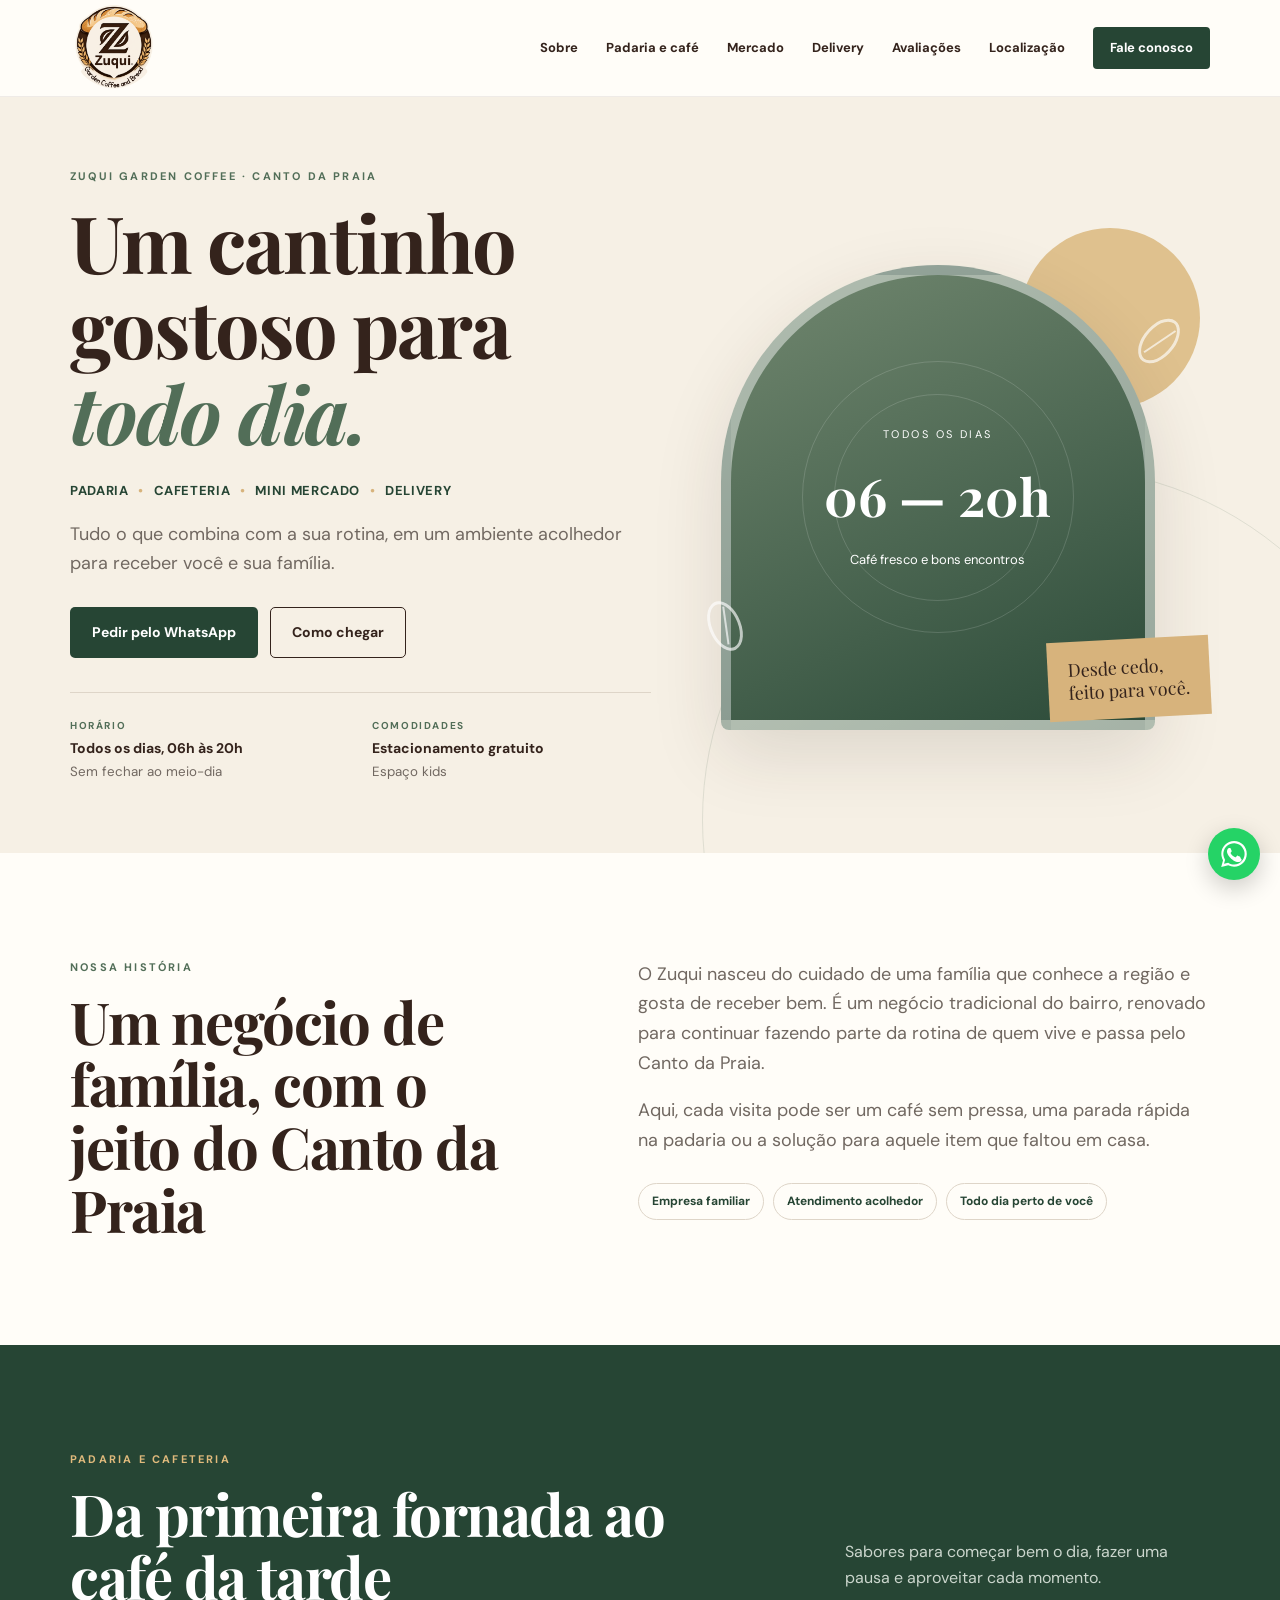
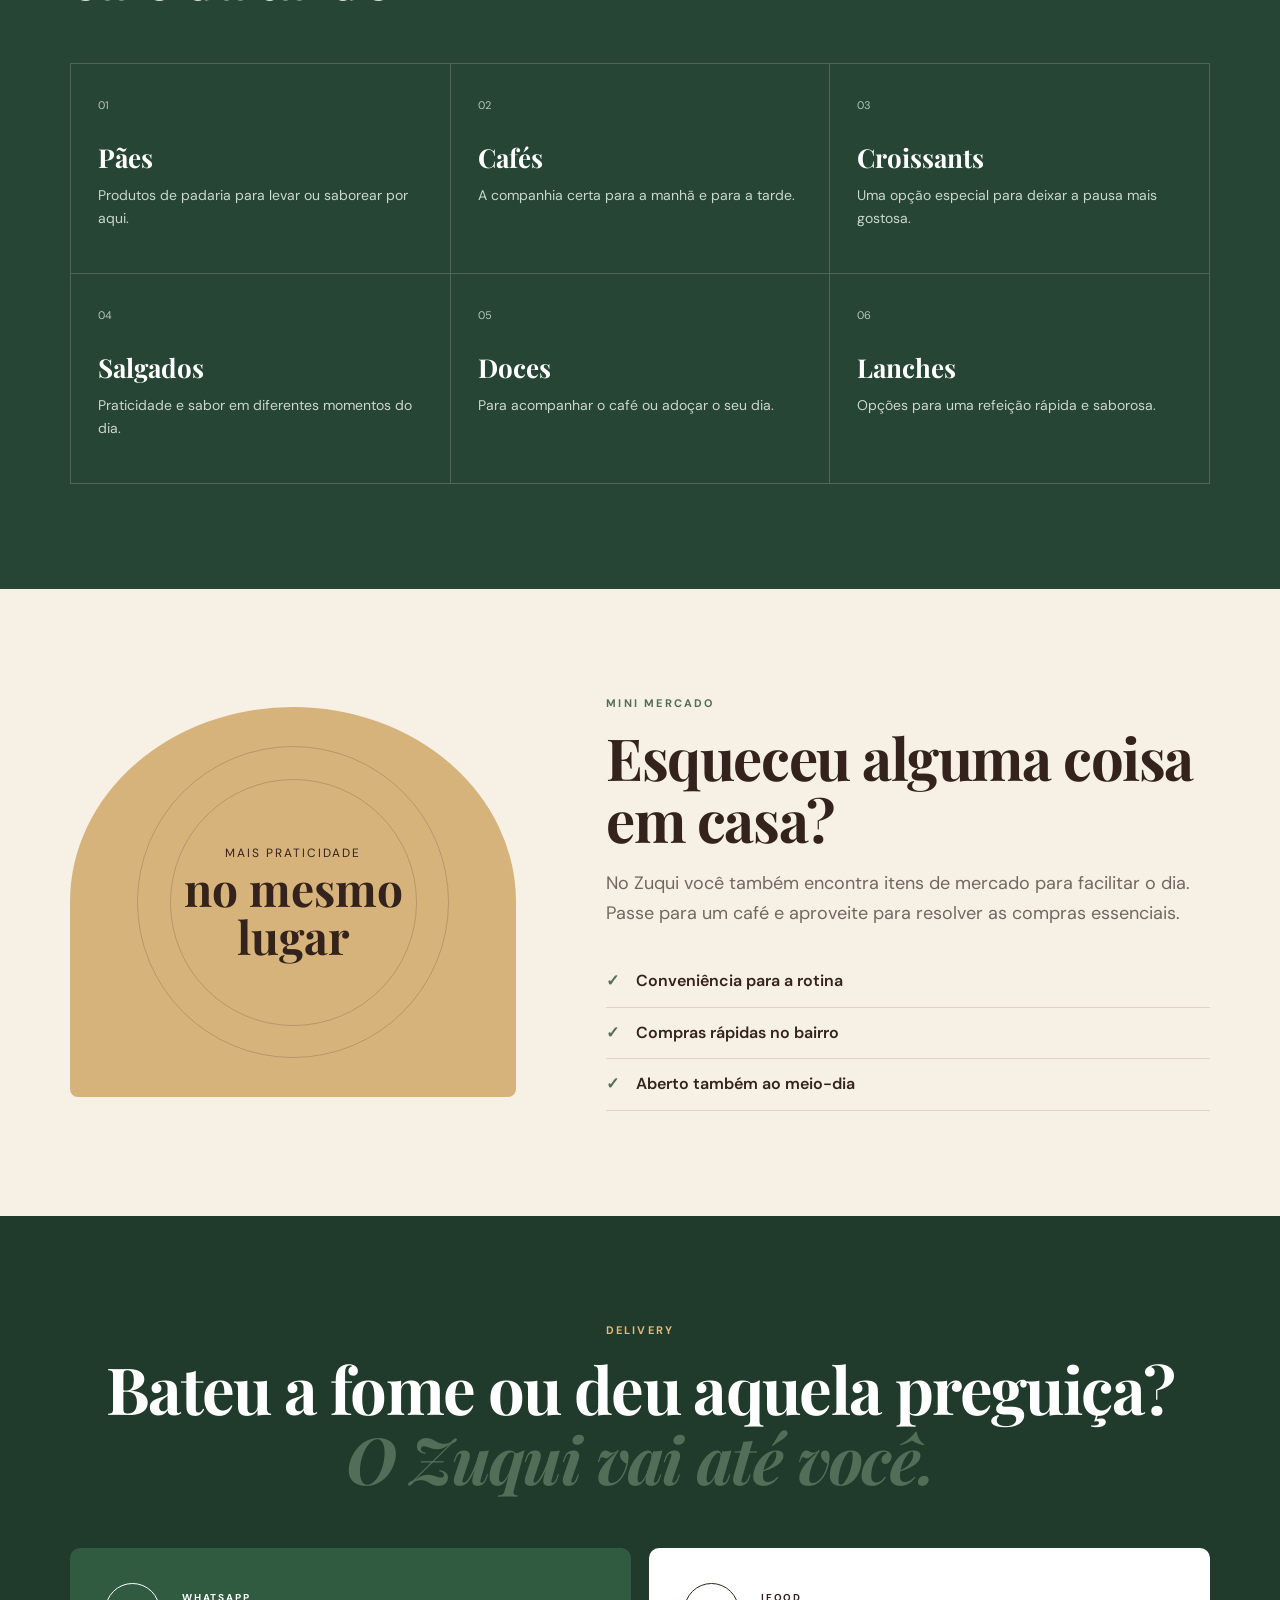
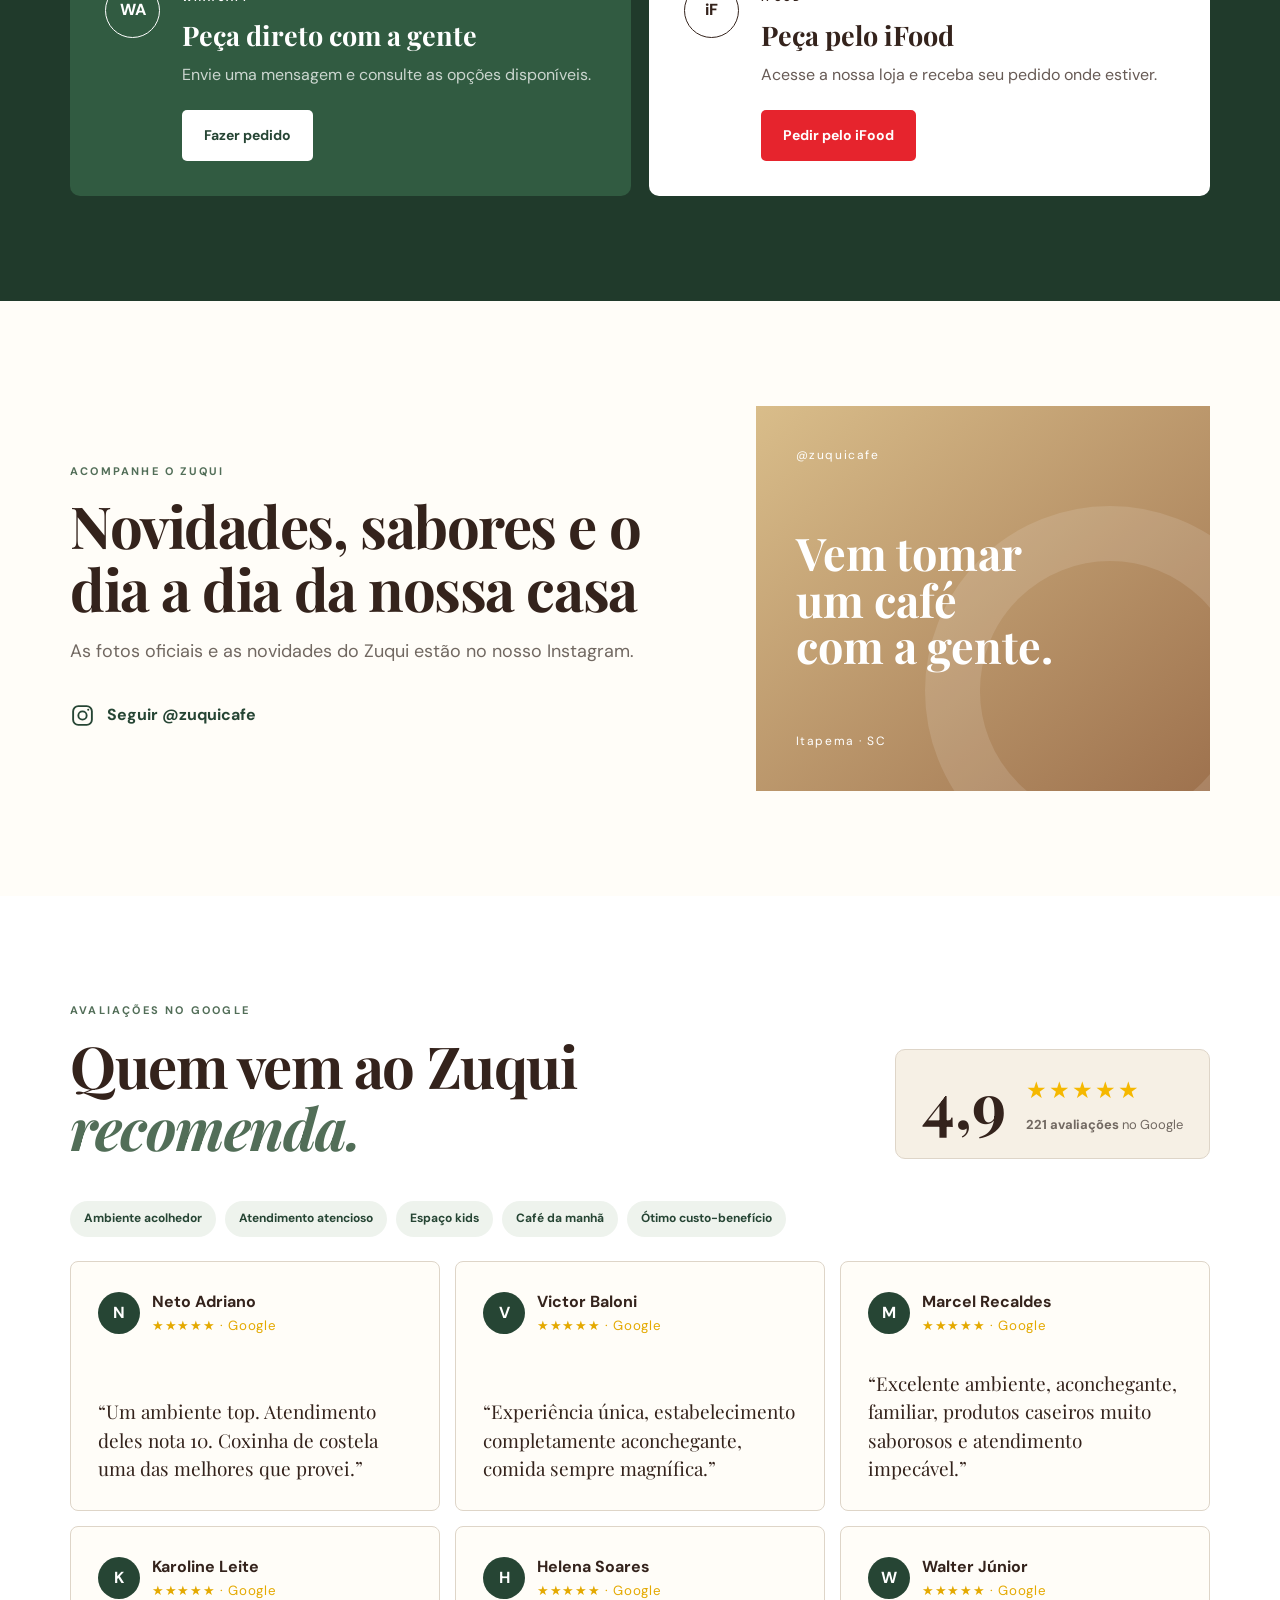
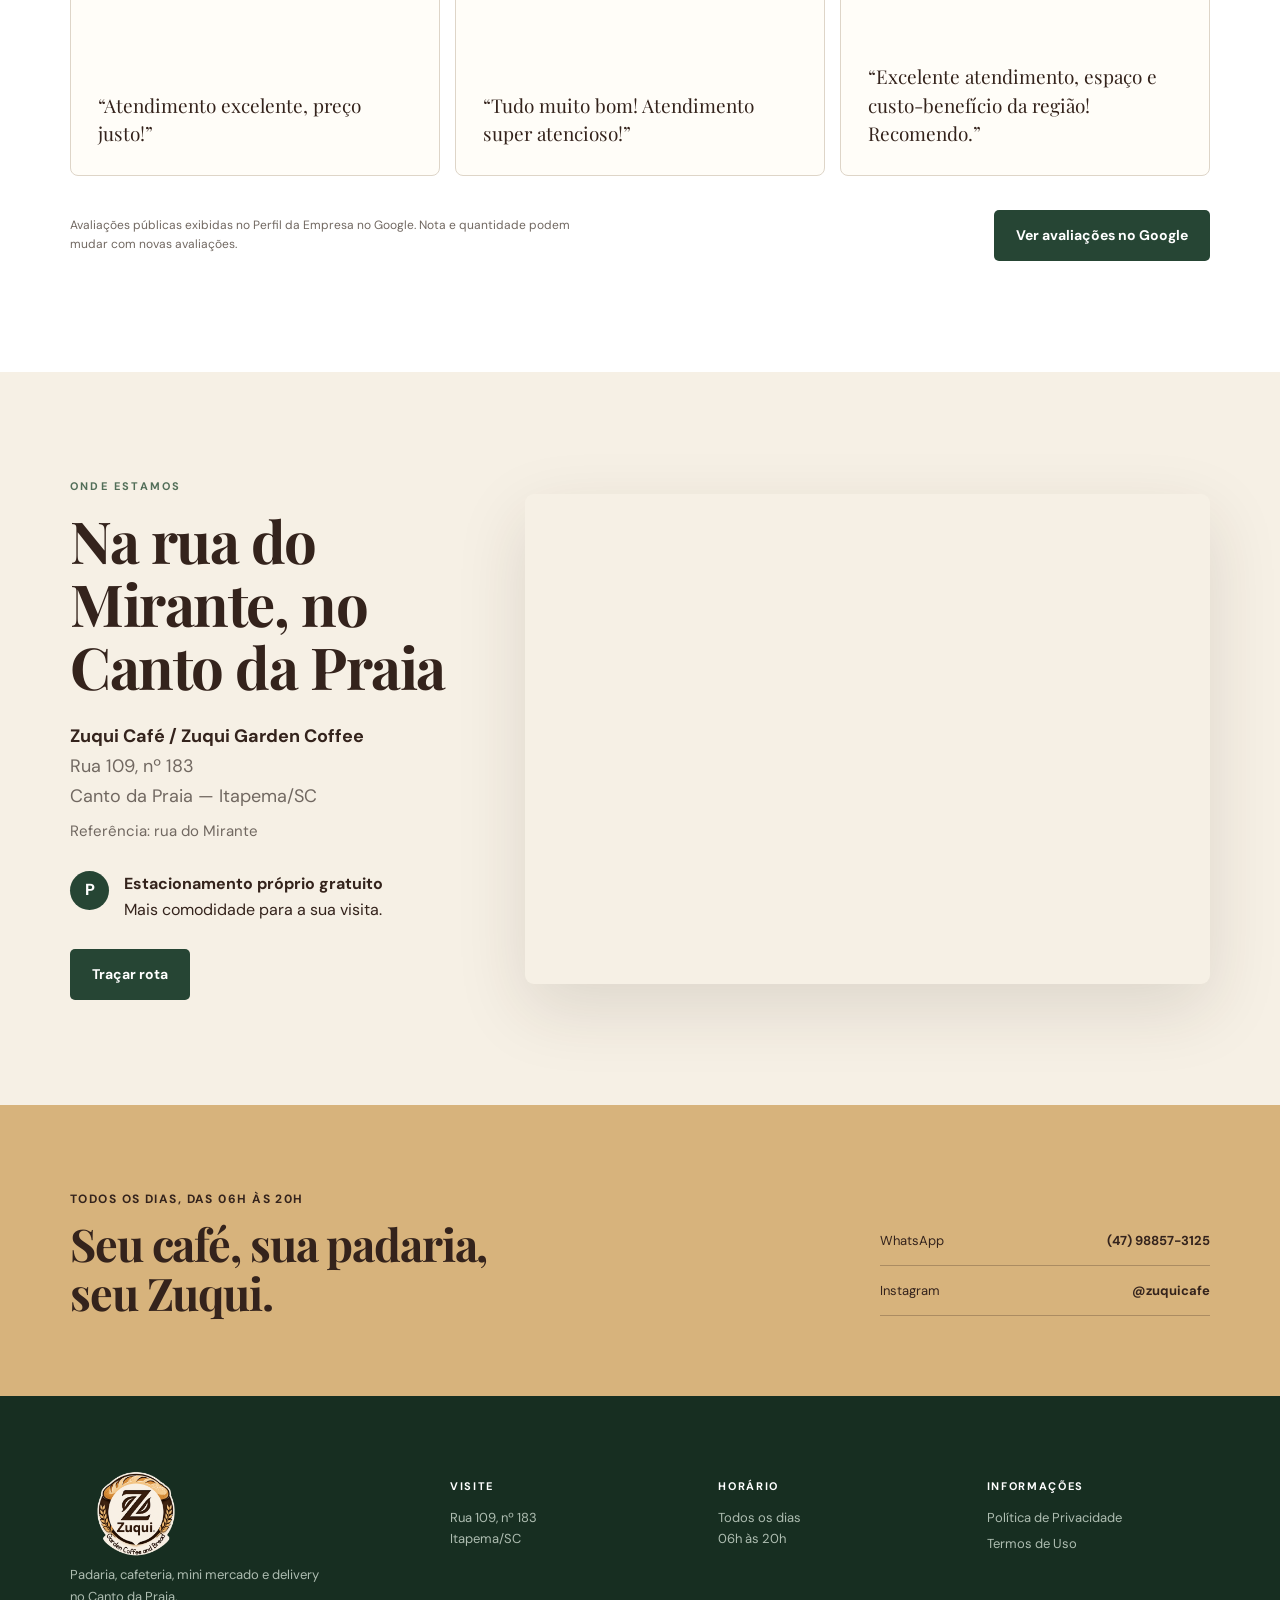
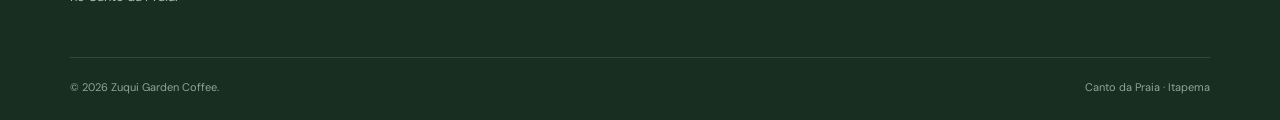
==== index.html @ 7edb47a3 "Aprimora identidade, contato e avaliações do Zuqui Café" ====
<!doctype html>
<html lang="pt-BR">
<head>
  <meta charset="utf-8">
  <meta name="viewport" content="width=device-width, initial-scale=1">
  <title>Zuqui Café | Padaria, Cafeteria e Mercado em Itapema</title>
  <meta name="description" content="Zuqui Café no Canto da Praia, em Itapema: padaria, cafeteria, mini mercado e delivery. Aberto todos os dias das 6h às 20h, com estacionamento gratuito e espaço kids.">
  <link rel="canonical" href="https://zuquicafe.com.br">
  <link rel="icon" href="assets/favicon-64.png" type="image/png" sizes="64x64">
  <link rel="apple-touch-icon" href="assets/apple-touch-icon.png">
  <link rel="stylesheet" href="styles.css">
  <meta name="theme-color" content="#264534">
  <meta property="og:type" content="business.business">
  <meta property="og:locale" content="pt_BR">
  <meta property="og:site_name" content="Zuqui Café">
  <meta property="og:title" content="Zuqui Café | Um cantinho gostoso para todo dia">
  <meta property="og:description" content="Padaria, cafeteria, mini mercado e delivery no Canto da Praia, em Itapema. Todos os dias, das 6h às 20h.">
  <meta property="og:url" content="https://zuquicafe.com.br">
  <meta property="og:image" content="https://zuquicafe.com.br/assets/og-image.svg">
  <script type="application/ld+json">
  {"@context":"https://schema.org","@type":["CafeOrCoffeeShop","Bakery","LocalBusiness"],"name":"Zuqui Garden Coffee","alternateName":"Zuqui Café","url":"https://zuquicafe.com.br","telephone":"+55-47-98857-3125","image":"https://zuquicafe.com.br/assets/logo-transparente.png","sameAs":["https://www.instagram.com/zuquicafe/"],"address":{"@type":"PostalAddress","streetAddress":"Rua 109, nº 183","addressLocality":"Itapema","addressRegion":"SC","postalCode":"88220-000","addressCountry":"BR"},"openingHoursSpecification":{"@type":"OpeningHoursSpecification","dayOfWeek":["Monday","Tuesday","Wednesday","Thursday","Friday","Saturday","Sunday"],"opens":"06:00","closes":"20:00"},"aggregateRating":{"@type":"AggregateRating","ratingValue":"4.9","reviewCount":"221","bestRating":"5"},"hasMap":"https://www.google.com/maps/search/?api=1&query=Rua+109+183+Canto+da+Praia+Itapema+SC","amenityFeature":[{"@type":"LocationFeatureSpecification","name":"Estacionamento próprio gratuito","value":true},{"@type":"LocationFeatureSpecification","name":"Espaço kids","value":true}]}
  </script>
</head>
<body>
  <a class="skip" href="#conteudo">Pular para o conteúdo</a>
  <header class="site-header">
    <div class="container nav-wrap">
      <a class="wordmark logo-link" href="#inicio" aria-label="Zuqui Café — início"><img class="official-logo" src="assets/logo-transparente.png" width="1254" height="1254" alt="Zuqui Garden Coffee and Bread"></a>
      <button class="menu-button" aria-expanded="false" aria-controls="main-nav" aria-label="Abrir menu"><span></span><span></span><span></span></button>
      <nav id="main-nav" aria-label="Navegação principal">
        <a href="#sobre">Sobre</a><a href="#padaria">Padaria e café</a><a href="#mercado">Mercado</a><a href="#delivery">Delivery</a><a href="#avaliacoes">Avaliações</a><a href="#localizacao">Localização</a><a class="nav-contact" data-whatsapp href="#">Fale conosco</a>
      </nav>
    </div>
  </header>

  <main id="conteudo">
    <section class="hero" id="inicio">
      <div class="container hero-grid">
        <div class="hero-copy reveal">
          <p class="eyebrow">Zuqui Garden Coffee · Canto da Praia</p>
          <h1>Um cantinho gostoso para <em>todo dia.</em></h1>
          <p class="category-line">Padaria <i>•</i> Cafeteria <i>•</i> Mini Mercado <i>•</i> Delivery</p>
          <p class="lead">Tudo o que combina com a sua rotina, em um ambiente acolhedor para receber você e sua família.</p>
          <div class="actions"><a class="button primary" data-whatsapp href="#">Pedir pelo WhatsApp</a><a class="button secondary" href="#localizacao">Como chegar</a></div>
          <div class="hero-facts"><div><span>Horário</span><strong>Todos os dias, 06h às 20h</strong><small>Sem fechar ao meio-dia</small></div><div><span>Comodidades</span><strong>Estacionamento gratuito</strong><small>Espaço kids</small></div></div>
        </div>
        <div class="hero-visual reveal" aria-hidden="true"><div class="sun"></div><div class="arch"><div class="arch-copy"><small>Todos os dias</small><strong>06 — 20h</strong><span>Café fresco e bons encontros</span></div></div><div class="grain grain-one"></div><div class="grain grain-two"></div><p>Desde cedo,<br>feito para você.</p></div>
      </div>
    </section>

    <section class="section story" id="sobre"><div class="container story-grid"><div><p class="eyebrow">Nossa história</p><h2>Um negócio de família, com o jeito do Canto da Praia</h2></div><div class="story-copy"><p>O Zuqui nasceu do cuidado de uma família que conhece a região e gosta de receber bem. É um negócio tradicional do bairro, renovado para continuar fazendo parte da rotina de quem vive e passa pelo Canto da Praia.</p><p>Aqui, cada visita pode ser um café sem pressa, uma parada rápida na padaria ou a solução para aquele item que faltou em casa.</p><div class="feature-tags"><span>Empresa familiar</span><span>Atendimento acolhedor</span><span>Todo dia perto de você</span></div></div></div></section>

    <section class="section bakery" id="padaria"><div class="container"><div class="section-heading"><div><p class="eyebrow">Padaria e cafeteria</p><h2>Da primeira fornada ao café da tarde</h2></div><p>Sabores para começar bem o dia, fazer uma pausa e aproveitar cada momento.</p></div><div class="product-list"><article><span>01</span><h3>Pães</h3><p>Produtos de padaria para levar ou saborear por aqui.</p></article><article><span>02</span><h3>Cafés</h3><p>A companhia certa para a manhã e para a tarde.</p></article><article><span>03</span><h3>Croissants</h3><p>Uma opção especial para deixar a pausa mais gostosa.</p></article><article><span>04</span><h3>Salgados</h3><p>Praticidade e sabor em diferentes momentos do dia.</p></article><article><span>05</span><h3>Doces</h3><p>Para acompanhar o café ou adoçar o seu dia.</p></article><article><span>06</span><h3>Lanches</h3><p>Opções para uma refeição rápida e saborosa.</p></article></div></div></section>

    <section class="section market" id="mercado"><div class="container market-grid"><div class="market-mark" aria-hidden="true"><span>Mais praticidade</span><strong>no mesmo lugar</strong></div><div><p class="eyebrow">Mini mercado</p><h2>Esqueceu alguma coisa em casa?</h2><p class="lead">No Zuqui você também encontra itens de mercado para facilitar o dia. Passe para um café e aproveite para resolver as compras essenciais.</p><ul class="checks"><li>Conveniência para a rotina</li><li>Compras rápidas no bairro</li><li>Aberto também ao meio-dia</li></ul></div></div></section>

    <section class="section delivery" id="delivery"><div class="container"><div class="delivery-heading"><p class="eyebrow">Delivery</p><h2>Bateu a fome ou deu aquela preguiça?<br><em>O Zuqui vai até você.</em></h2></div><div class="delivery-options"><article class="whats-card"><div class="service-icon" aria-hidden="true">WA</div><div><span>WhatsApp</span><h3>Peça direto com a gente</h3><p>Envie uma mensagem e consulte as opções disponíveis.</p></div><a class="button light" data-whatsapp href="#">Fazer pedido</a></article><article class="ifood-card"><div class="service-icon" aria-hidden="true">iF</div><div><span>iFood</span><h3>Peça pelo iFood</h3><p>Acesse a nossa loja e receba seu pedido onde estiver.</p></div><a class="button ifood-button" data-ifood href="#">Pedir pelo iFood</a></article></div></div></section>

    <section class="section social-gallery" id="galeria"><div class="container social-grid"><div><p class="eyebrow">Acompanhe o Zuqui</p><h2>Novidades, sabores e o dia a dia da nossa casa</h2><p>As fotos oficiais e as novidades do Zuqui estão no nosso Instagram.</p><a class="instagram-link" data-instagram href="#"><svg viewBox="0 0 24 24" aria-hidden="true"><rect x="3" y="3" width="18" height="18" rx="5"></rect><circle cx="12" cy="12" r="4"></circle><circle cx="17.5" cy="6.5" r="1" class="fill"></circle></svg><span>Seguir @zuquicafe</span></a></div><div class="social-card" aria-hidden="true"><span>@zuquicafe</span><strong>Vem tomar<br>um café<br>com a gente.</strong><i>Itapema · SC</i></div></div><div id="official-gallery" class="container gallery-grid" hidden aria-label="Galeria de fotos oficiais"></div></section>

    <section class="section reviews" id="avaliacoes"><div class="container"><div class="reviews-head"><div><p class="eyebrow">Avaliações no Google</p><h2>Quem vem ao Zuqui<br><em>recomenda.</em></h2></div><div class="rating-summary" aria-label="Nota 4,9 de 5 em 221 avaliações"><strong>4,9</strong><div><span class="stars" aria-hidden="true">★★★★★</span><p><b>221 avaliações</b> no Google</p></div></div></div><div class="review-highlights"><span>Ambiente acolhedor</span><span>Atendimento atencioso</span><span>Espaço kids</span><span>Café da manhã</span><span>Ótimo custo-benefício</span></div><div class="review-grid"><article><div class="review-top"><span class="avatar">N</span><div><strong>Neto Adriano</strong><small>★★★★★ · Google</small></div></div><blockquote>“Um ambiente top. Atendimento deles nota 10. Coxinha de costela uma das melhores que provei.”</blockquote></article><article><div class="review-top"><span class="avatar">V</span><div><strong>Victor Baloni</strong><small>★★★★★ · Google</small></div></div><blockquote>“Experiência única, estabelecimento completamente aconchegante, comida sempre magnífica.”</blockquote></article><article><div class="review-top"><span class="avatar">M</span><div><strong>Marcel Recaldes</strong><small>★★★★★ · Google</small></div></div><blockquote>“Excelente ambiente, aconchegante, familiar, produtos caseiros muito saborosos e atendimento impecável.”</blockquote></article><article><div class="review-top"><span class="avatar">K</span><div><strong>Karoline Leite</strong><small>★★★★★ · Google</small></div></div><blockquote>“Atendimento excelente, preço justo!”</blockquote></article><article><div class="review-top"><span class="avatar">H</span><div><strong>Helena Soares</strong><small>★★★★★ · Google</small></div></div><blockquote>“Tudo muito bom! Atendimento super atencioso!”</blockquote></article><article><div class="review-top"><span class="avatar">W</span><div><strong>Walter Júnior</strong><small>★★★★★ · Google</small></div></div><blockquote>“Excelente atendimento, espaço e custo-benefício da região! Recomendo.”</blockquote></article></div><div class="reviews-footer"><p>Avaliações públicas exibidas no Perfil da Empresa no Google. Nota e quantidade podem mudar com novas avaliações.</p><a class="button primary" href="https://www.google.com/maps/search/?api=1&query=Padaria+e+Mercado+Zuqui+Garden+Coffee+Canto+da+Praia" target="_blank" rel="noopener noreferrer">Ver avaliações no Google</a></div></div></section>

    <section class="section location" id="localizacao"><div class="container location-grid"><div class="location-copy"><p class="eyebrow">Onde estamos</p><h2>Na rua do Mirante, no Canto da Praia</h2><address><strong>Zuqui Café / Zuqui Garden Coffee</strong><br>Rua 109, nº 183<br>Canto da Praia — Itapema/SC<br><small>Referência: rua do Mirante</small></address><div class="parking"><span>P</span><p><strong>Estacionamento próprio gratuito</strong><br>Mais comodidade para a sua visita.</p></div><a class="button primary" href="https://www.google.com/maps/dir/?api=1&destination=Rua+109+183+Canto+da+Praia+Itapema+SC" target="_blank" rel="noopener noreferrer">Traçar rota</a></div><div class="map"><iframe title="Localização do Zuqui Café em Itapema" loading="lazy" referrerpolicy="no-referrer-when-downgrade" src="https://www.google.com/maps?q=Rua%20109%2C%20183%2C%20Canto%20da%20Praia%2C%20Itapema%20SC&output=embed"></iframe></div></div></section>

    <section class="contact-band" id="contato"><div class="container"><div><span>Todos os dias, das 06h às 20h</span><h2>Seu café, sua padaria,<br>seu Zuqui.</h2></div><div class="contact-links"><a data-whatsapp href="#">WhatsApp <strong>(47) 98857-3125</strong></a><a data-instagram href="#">Instagram <strong>@zuquicafe</strong></a></div></div></section>
  </main>

  <footer><div class="container footer-grid"><div><a class="wordmark footer-brand logo-link" href="#inicio"><img class="official-logo" src="assets/logo-transparente.png" width="1254" height="1254" loading="lazy" alt="Zuqui Garden Coffee and Bread"></a><p>Padaria, cafeteria, mini mercado e delivery no Canto da Praia.</p></div><div><h3>Visite</h3><p>Rua 109, nº 183<br>Itapema/SC</p></div><div><h3>Horário</h3><p>Todos os dias<br>06h às 20h</p></div><div><h3>Informações</h3><a href="politica-de-privacidade.html">Política de Privacidade</a><a href="termos-de-uso.html">Termos de Uso</a></div></div><div class="container copyright"><span>© <span id="year"></span> Zuqui Garden Coffee.</span><span>Canto da Praia · Itapema</span></div></footer>
  <a class="whatsapp-float" data-whatsapp href="#" aria-label="Falar com o Zuqui Café pelo WhatsApp"><svg viewBox="0 0 24 24" aria-hidden="true"><path d="M20.5 3.5A11.8 11.8 0 0 0 12.1 0C5.6 0 .3 5.3.3 11.8c0 2.1.6 4.1 1.6 5.9L.2 24l6.5-1.7a12 12 0 0 0 5.4 1.4c6.5 0 11.7-5.3 11.7-11.8 0-3.1-1.2-6.1-3.3-8.4Zm-8.4 18.2c-1.8 0-3.6-.5-5.1-1.4l-.4-.2-3.8 1 1-3.7-.2-.4a9.8 9.8 0 1 1 8.5 4.7Zm5.4-7.3c-.3-.1-1.7-.8-2-.9-.3-.1-.5-.1-.7.2-.2.3-.8.9-1 1.1-.2.2-.4.2-.7.1-1.8-.9-3-1.6-4.2-3.6-.3-.5.3-.5.9-1.6.1-.2.1-.4 0-.6l-.9-2.1c-.2-.6-.5-.5-.7-.5h-.6c-.2 0-.6.1-.9.4-.3.3-1.2 1.2-1.2 2.9s1.2 3.4 1.4 3.6c.2.2 2.4 3.7 5.9 5.2 2.2.9 3 .9 4.1.8.7-.1 1.7-.7 1.9-1.3.2-.6.2-1.2.2-1.3-.1-.2-.3-.3-.6-.4Z"/></svg></a>
  <script src="script.js" defer></script>
</body>
</html>
---- styles.css ----
@import url('https://fonts.googleapis.com/css2?family=DM+Sans:wght@400;500;600;700&family=Playfair+Display:ital,wght@0,700;1,700&display=swap');

:root{--forest:#264534;--leaf:#526e58;--sage:#afc0aa;--cream:#f6f0e5;--paper:#fffdf8;--ink:#34231c;--muted:#716861;--sand:#d7b37c;--red:#e6242d;--line:#ded5c8;--shadow:0 24px 70px rgba(52,35,28,.13)}
*{box-sizing:border-box}html{scroll-behavior:smooth;scroll-padding-top:82px}body{margin:0;overflow-x:hidden;background:var(--paper);color:var(--ink);font-family:'DM Sans',sans-serif;line-height:1.65}img{display:block;max-width:100%;height:auto}a{color:inherit}.container{width:min(1140px,calc(100% - 40px));margin-inline:auto}.skip{position:fixed;left:-9999px}.skip:focus{left:12px;top:12px;z-index:999;background:#fff;padding:10px 16px;border-radius:4px}.site-header{position:sticky;top:0;z-index:50;background:rgba(255,253,248,.95);border-bottom:1px solid rgba(52,35,28,.08);backdrop-filter:blur(14px)}.nav-wrap{height:82px;display:flex;align-items:center;justify-content:space-between}.wordmark{display:inline-flex;flex-direction:column;line-height:1;text-decoration:none}.wordmark strong{font-family:'Playfair Display',serif;font-size:29px;letter-spacing:-.04em}.wordmark span{margin-top:5px;color:var(--leaf);font-size:9px;font-weight:700;letter-spacing:.18em;text-transform:uppercase}.official-logo{width:72px;height:72px;object-fit:contain}.site-header nav{display:flex;align-items:center;gap:28px}.site-header nav a{text-decoration:none;font-size:13px;font-weight:700}.site-header nav a:not(.nav-contact):hover{color:var(--leaf)}.nav-contact{padding:10px 17px;border-radius:4px;background:var(--forest);color:#fff}.menu-button{display:none;border:0;background:transparent;padding:10px}.menu-button span{display:block;width:25px;height:2px;margin:5px;background:var(--ink)}
.hero{position:relative;overflow:hidden;background:var(--cream)}.hero:after{content:'';position:absolute;right:-10vw;bottom:-25vw;width:55vw;height:55vw;border:1px solid rgba(82,110,88,.14);border-radius:50%}.hero-grid{position:relative;z-index:1;display:grid;grid-template-columns:1.08fr .92fr;align-items:center;gap:65px;min-height:690px;padding:70px 0}.eyebrow{margin:0 0 14px;color:var(--leaf);font-size:11px;font-weight:700;letter-spacing:.2em;text-transform:uppercase}h1,h2{margin:0;font-family:'Playfair Display',serif;line-height:1.08;letter-spacing:-.025em}h1{max-width:680px;font-size:clamp(52px,6.3vw,79px)}h1 em,.delivery-heading em{color:var(--leaf);font-weight:700}.category-line{margin:25px 0 0;color:var(--forest);font-size:13px;font-weight:700;letter-spacing:.05em;text-transform:uppercase}.category-line i{padding:0 6px;color:var(--sand);font-style:normal}.lead{max-width:590px;margin:18px 0 28px;color:var(--muted);font-size:18px}.actions{display:flex;flex-wrap:wrap;gap:12px}.button{display:inline-flex;min-height:48px;align-items:center;justify-content:center;padding:13px 21px;border:1px solid transparent;border-radius:5px;text-decoration:none;font-size:14px;font-weight:700;transition:transform .2s,box-shadow .2s,background .2s}.button:hover{transform:translateY(-2px);box-shadow:0 8px 24px rgba(38,69,52,.18)}.primary{background:var(--forest);color:#fff}.secondary{border-color:var(--ink);background:transparent}.hero-facts{display:grid;grid-template-columns:1fr 1fr;gap:24px;margin-top:34px;padding-top:25px;border-top:1px solid var(--line)}.hero-facts div{display:flex;flex-direction:column}.hero-facts span{color:var(--leaf);font-size:10px;font-weight:700;letter-spacing:.16em;text-transform:uppercase}.hero-facts strong{margin-top:3px;font-size:14px}.hero-facts small{color:var(--muted)}.hero-visual{position:relative;height:510px}.sun{position:absolute;top:8px;right:10px;width:180px;height:180px;border-radius:50%;background:#dfc18e}.arch{position:absolute;inset:45px 55px 0 5px;display:grid;place-items:center;border:10px solid rgba(255,255,255,.45);border-radius:220px 220px 8px 8px;background:linear-gradient(155deg,#71876f,#2c4b39);box-shadow:var(--shadow)}.arch:before,.arch:after{content:'';position:absolute;border:1px solid rgba(255,255,255,.15);border-radius:50%}.arch:before{width:270px;height:270px}.arch:after{width:205px;height:205px}.arch-copy{z-index:1;display:flex;flex-direction:column;align-items:center;color:#fff;text-align:center}.arch-copy small{font-size:11px;letter-spacing:.22em;text-transform:uppercase}.arch-copy strong{margin:10px 0;font-family:'Playfair Display',serif;font-size:52px}.arch-copy span{max-width:180px;font-size:13px}.hero-visual>p{position:absolute;right:0;bottom:12px;z-index:3;margin:0;padding:17px 20px;background:var(--sand);font-family:'Playfair Display',serif;font-size:18px;line-height:1.25;transform:rotate(-3deg)}.grain{position:absolute;z-index:2;width:32px;height:52px;border:3px solid #fff;border-radius:55% 45% 55% 45%;opacity:.65}.grain:after{content:'';position:absolute;top:4px;bottom:4px;left:50%;border-left:2px solid #fff;transform:rotate(20deg)}.grain-one{left:-7px;bottom:78px;transform:rotate(-28deg)}.grain-two{right:35px;top:95px;transform:rotate(36deg)}
.section{padding:105px 0}.section h2{font-size:clamp(39px,4.6vw,58px)}.story-grid{display:grid;grid-template-columns:.9fr 1.1fr;gap:100px}.story-copy{color:var(--muted);font-size:18px}.story-copy>p:first-child{margin-top:2px}.feature-tags{display:flex;flex-wrap:wrap;gap:9px;margin-top:27px}.feature-tags span{padding:8px 13px;border:1px solid var(--line);border-radius:99px;color:var(--forest);font-size:12px;font-weight:700}.bakery{background:var(--forest);color:#fff}.bakery .eyebrow,.delivery .eyebrow{color:#e0ba7c}.section-heading{display:flex;justify-content:space-between;align-items:end;gap:50px}.section-heading h2{max-width:650px}.section-heading>p{max-width:365px;color:#cbd6cd}.product-list{display:grid;grid-template-columns:repeat(3,1fr);margin-top:55px;border-top:1px solid rgba(255,255,255,.18);border-left:1px solid rgba(255,255,255,.18)}.product-list article{min-height:210px;padding:27px;border-right:1px solid rgba(255,255,255,.18);border-bottom:1px solid rgba(255,255,255,.18);opacity:0;transform:translateY(16px);transition:.5s}.product-list article.shown{opacity:1;transform:none}.product-list article>span{color:#b7c7b9;font-size:11px}.product-list h3{margin:20px 0 4px;font-family:'Playfair Display',serif;font-size:26px}.product-list p{margin:0;color:#cbd6cd;font-size:14px}.market{background:var(--cream)}.market-grid{display:grid;grid-template-columns:.85fr 1.15fr;gap:90px;align-items:center}.market-mark{position:relative;display:flex;min-height:390px;flex-direction:column;align-items:center;justify-content:center;overflow:hidden;border-radius:50% 50% 8px 8px;background:var(--sand);text-align:center}.market-mark:before,.market-mark:after{content:'';position:absolute;border:1px solid rgba(52,35,28,.2);border-radius:50%}.market-mark:before{width:310px;height:310px}.market-mark:after{width:245px;height:245px}.market-mark span,.market-mark strong{position:relative;z-index:1}.market-mark span{font-size:12px;letter-spacing:.17em;text-transform:uppercase}.market-mark strong{max-width:230px;font-family:'Playfair Display',serif;font-size:46px;line-height:1.05}.checks{padding:0;margin:28px 0 0;list-style:none}.checks li{position:relative;padding:12px 0 12px 30px;border-bottom:1px solid var(--line);font-weight:600}.checks li:before{content:'✓';position:absolute;left:0;color:var(--leaf)}
.delivery{background:#203a2b;color:#fff}.delivery-heading{text-align:center}.delivery-heading h2{font-size:clamp(40px,5.3vw,65px)}.delivery-options{display:grid;grid-template-columns:1fr 1fr;gap:18px;margin-top:55px}.delivery-options article{display:grid;grid-template-columns:auto 1fr;gap:22px;align-items:start;padding:35px;border-radius:10px;opacity:0;transform:translateY(18px);transition:.5s}.delivery-options article.shown{opacity:1;transform:none}.delivery-options .button{grid-column:2;justify-self:start}.whats-card{background:#315b41}.ifood-card{background:#fff;color:var(--ink)}.service-icon{display:grid;width:55px;height:55px;place-items:center;border:1px solid currentColor;border-radius:50%;font-weight:800}.delivery-options article span{font-size:10px;font-weight:700;letter-spacing:.18em;text-transform:uppercase}.delivery-options h3{margin:4px 0;font-family:'Playfair Display',serif;font-size:27px}.delivery-options p{margin:0;color:inherit;opacity:.75}.light{background:#fff;color:var(--forest)}.ifood-button{background:var(--red);color:#fff}.social-gallery{background:var(--paper)}.social-grid{display:grid;grid-template-columns:1fr .75fr;gap:80px;align-items:center}.social-grid>div:first-child p:not(.eyebrow){color:var(--muted);font-size:18px}.instagram-link{display:inline-flex;align-items:center;gap:12px;margin-top:17px;color:var(--forest);font-weight:700;text-decoration:none}.instagram-link svg{width:25px;height:25px;fill:none;stroke:currentColor;stroke-width:1.8}.instagram-link .fill{fill:currentColor;stroke:none}.social-card{position:relative;display:flex;min-height:385px;flex-direction:column;justify-content:space-between;overflow:hidden;padding:40px;background:linear-gradient(140deg,#d9bd8a,#9e724e);color:#fff}.social-card:after{content:'';position:absolute;right:-85px;bottom:-85px;width:260px;height:260px;border:55px solid rgba(255,255,255,.12);border-radius:50%}.social-card span,.social-card i{font-size:12px;letter-spacing:.13em}.social-card strong{position:relative;z-index:1;font-family:'Playfair Display',serif;font-size:45px;line-height:1.04}.social-card i{font-style:normal}.gallery-grid:not([hidden]){display:columns;columns:3;gap:15px;margin-top:45px}.gallery-grid figure{break-inside:avoid;margin:0 0 15px}.gallery-grid img{width:100%;border-radius:8px}
.location{background:var(--cream)}.location-grid{display:grid;grid-template-columns:.72fr 1.28fr;gap:70px;align-items:center}.location address{margin:25px 0;color:var(--muted);font-style:normal;font-size:18px}.location address strong{color:var(--ink)}.location address small{display:inline-block;margin-top:8px}.parking{display:flex;align-items:flex-start;gap:15px;margin:25px 0}.parking>span{display:grid;width:39px;height:39px;flex:none;place-items:center;border-radius:50%;background:var(--forest);color:#fff;font-weight:800}.parking p{margin:0}.map{height:490px;overflow:hidden;border-radius:9px;box-shadow:var(--shadow)}.map iframe{width:100%;height:100%;border:0}.contact-band{padding:80px 0;background:var(--sand)}.contact-band>.container{display:flex;align-items:end;justify-content:space-between;gap:50px}.contact-band span{font-size:12px;font-weight:700;letter-spacing:.12em;text-transform:uppercase}.contact-band h2{margin-top:8px;font-size:45px}.contact-links{display:flex;flex-direction:column;min-width:330px}.contact-links a{display:flex;justify-content:space-between;gap:25px;padding:14px 0;border-bottom:1px solid rgba(52,35,28,.27);text-decoration:none;font-size:13px}
footer{padding:70px 0 24px;background:#172e21;color:#d7e1d9}.footer-grid{display:grid;grid-template-columns:1.5fr repeat(3,1fr);gap:45px}.footer-brand{color:#fff}.footer-grid>div:first-child>p{max-width:260px}.footer-grid h3{color:#fff;font-size:11px;letter-spacing:.15em;text-transform:uppercase}.footer-grid p,.footer-grid a{display:block;margin:5px 0;color:#aebdb1;font-size:13px;text-decoration:none}.copyright{display:flex;justify-content:space-between;margin-top:45px;padding-top:20px;border-top:1px solid rgba(255,255,255,.12);color:#92a596;font-size:11px}.whatsapp-float{position:fixed;right:20px;bottom:20px;z-index:40;display:grid;width:52px;height:52px;place-items:center;border-radius:50%;background:#25d366;color:#fff;box-shadow:0 8px 25px rgba(0,0,0,.2);transition:transform .2s}.whatsapp-float:hover{transform:translateY(-2px)}.whatsapp-float svg{width:26px;fill:currentColor}.reveal{opacity:0;transform:translateY(18px);transition:.65s}.reveal.shown{opacity:1;transform:none}.legal{max-width:820px}.legal h1{margin-bottom:20px;font-size:clamp(45px,7vw,70px)}.legal h2{margin-top:38px;font-family:'Playfair Display',serif;font-size:28px}.legal p{color:var(--muted)}.legal a{color:var(--forest);font-weight:700}
@media(max-width:900px){.menu-button{display:block}.site-header nav{position:absolute;top:82px;right:0;left:0;display:none;align-items:stretch;gap:0;padding:12px 20px 25px;background:var(--paper);border-bottom:1px solid var(--line);box-shadow:0 18px 30px rgba(52,35,28,.08)}.site-header nav.open{display:flex;flex-direction:column}.site-header nav a{padding:12px 8px}.nav-contact{text-align:center}.hero-grid,.story-grid,.market-grid,.location-grid,.social-grid{grid-template-columns:1fr}.hero-grid{gap:35px;padding:55px 0 75px}.hero-visual{width:min(100%,570px);height:480px}.story-grid,.market-grid,.social-grid{gap:45px}.section-heading{align-items:start;flex-direction:column;gap:18px}.product-list{grid-template-columns:repeat(2,1fr)}.delivery-options{grid-template-columns:1fr}.location-grid{gap:45px}.contact-band>.container{align-items:start;flex-direction:column}.contact-links{width:100%;min-width:0}.footer-grid{grid-template-columns:1fr 1fr}}
@media(max-width:580px){.container{width:min(100% - 28px,1140px)}.nav-wrap{height:72px}.site-header nav{top:72px}.wordmark strong{font-size:25px}.section{padding:75px 0}.hero-grid{min-height:0;padding-top:45px}.hero h1{font-size:47px}.category-line{font-size:11px;line-height:1.8}.category-line i{padding:0 3px}.actions{display:grid}.button{width:100%}.hero-facts{grid-template-columns:1fr;gap:15px}.hero-visual{height:400px}.arch{inset:35px 25px 0 0}.arch-copy strong{font-size:44px}.sun{width:135px;height:135px}.hero-visual>p{right:0}.story-copy{font-size:16px}.product-list{grid-template-columns:1fr}.product-list article{min-height:170px}.market-mark{min-height:320px}.market-mark strong{font-size:39px}.delivery-heading h2{font-size:38px}.delivery-heading br{display:none}.delivery-options article{grid-template-columns:auto 1fr;padding:26px 22px}.delivery-options .button{grid-column:1/-1;width:100%}.social-card{min-height:330px;padding:30px}.social-card strong{font-size:38px}.map{height:390px}.contact-band h2{font-size:37px}.contact-links a{flex-direction:column;gap:2px}.footer-grid{grid-template-columns:1fr}.copyright{flex-direction:column;gap:5px}.whatsapp-float{right:14px;bottom:14px;width:48px;height:48px}}
@media(prefers-reduced-motion:reduce){html{scroll-behavior:auto}*,*:before,*:after{transition:none!important}.reveal,.product-list article,.delivery-options article{opacity:1;transform:none}}
.logo-link{display:flex;align-items:center;justify-content:center}.logo-link .official-logo{width:68px;height:68px;object-fit:contain;mix-blend-mode:multiply}.footer-brand .official-logo{width:100px;height:auto;mix-blend-mode:normal;border-radius:4px}@media(max-width:580px){.logo-link .official-logo{width:59px;height:59px}}
.nav-wrap{height:96px}.logo-link .official-logo{width:88px;height:88px;mix-blend-mode:normal}.footer-brand .official-logo{width:132px}.reviews{background:#fff}.reviews-head{display:flex;align-items:flex-end;justify-content:space-between;gap:50px}.reviews-head em{color:var(--leaf)}.rating-summary{display:flex;align-items:center;gap:20px;padding:22px 26px;border:1px solid var(--line);border-radius:10px;background:var(--cream)}.rating-summary>strong{font-family:'Playfair Display',serif;font-size:62px;line-height:1}.stars{display:block;color:#f5b800;font-size:23px;letter-spacing:2px}.rating-summary p{margin:4px 0 0;color:var(--muted);font-size:13px}.review-highlights{display:flex;flex-wrap:wrap;gap:9px;margin:42px 0 24px}.review-highlights span{padding:8px 14px;border-radius:99px;background:#eef3ed;color:var(--forest);font-size:12px;font-weight:700}.review-grid{display:grid;grid-template-columns:repeat(3,1fr);gap:15px}.review-grid article{display:flex;min-height:250px;flex-direction:column;padding:27px;border:1px solid var(--line);border-radius:8px;background:var(--paper)}.review-top{display:flex;align-items:center;gap:12px}.avatar{display:grid;width:42px;height:42px;flex:none;place-items:center;border-radius:50%;background:var(--forest);color:#fff;font-weight:700}.review-top div{display:flex;flex-direction:column}.review-top small{color:#e4a900;letter-spacing:.05em}.review-grid blockquote{margin:auto 0 0;font-family:'Playfair Display',serif;font-size:19px;line-height:1.5}.reviews-footer{display:flex;align-items:center;justify-content:space-between;gap:35px;margin-top:28px}.reviews-footer p{max-width:520px;color:var(--muted);font-size:12px}.google-actions{display:flex;flex-wrap:wrap;gap:10px}.google-actions .button{width:auto;flex:none}@media(max-width:900px){.site-header nav{top:96px}.reviews-head{align-items:flex-start;flex-direction:column}.review-grid{grid-template-columns:1fr 1fr}}@media(max-width:580px){.nav-wrap{height:78px}.site-header nav{top:78px}.logo-link .official-logo{width:70px;height:70px}.reviews-head{gap:25px}.rating-summary{width:100%;padding:18px}.rating-summary>strong{font-size:50px}.review-grid{grid-template-columns:1fr}.review-grid article{min-height:210px}.reviews-footer{align-items:stretch;flex-direction:column}.google-actions{display:grid}.google-actions .button{width:100%}}
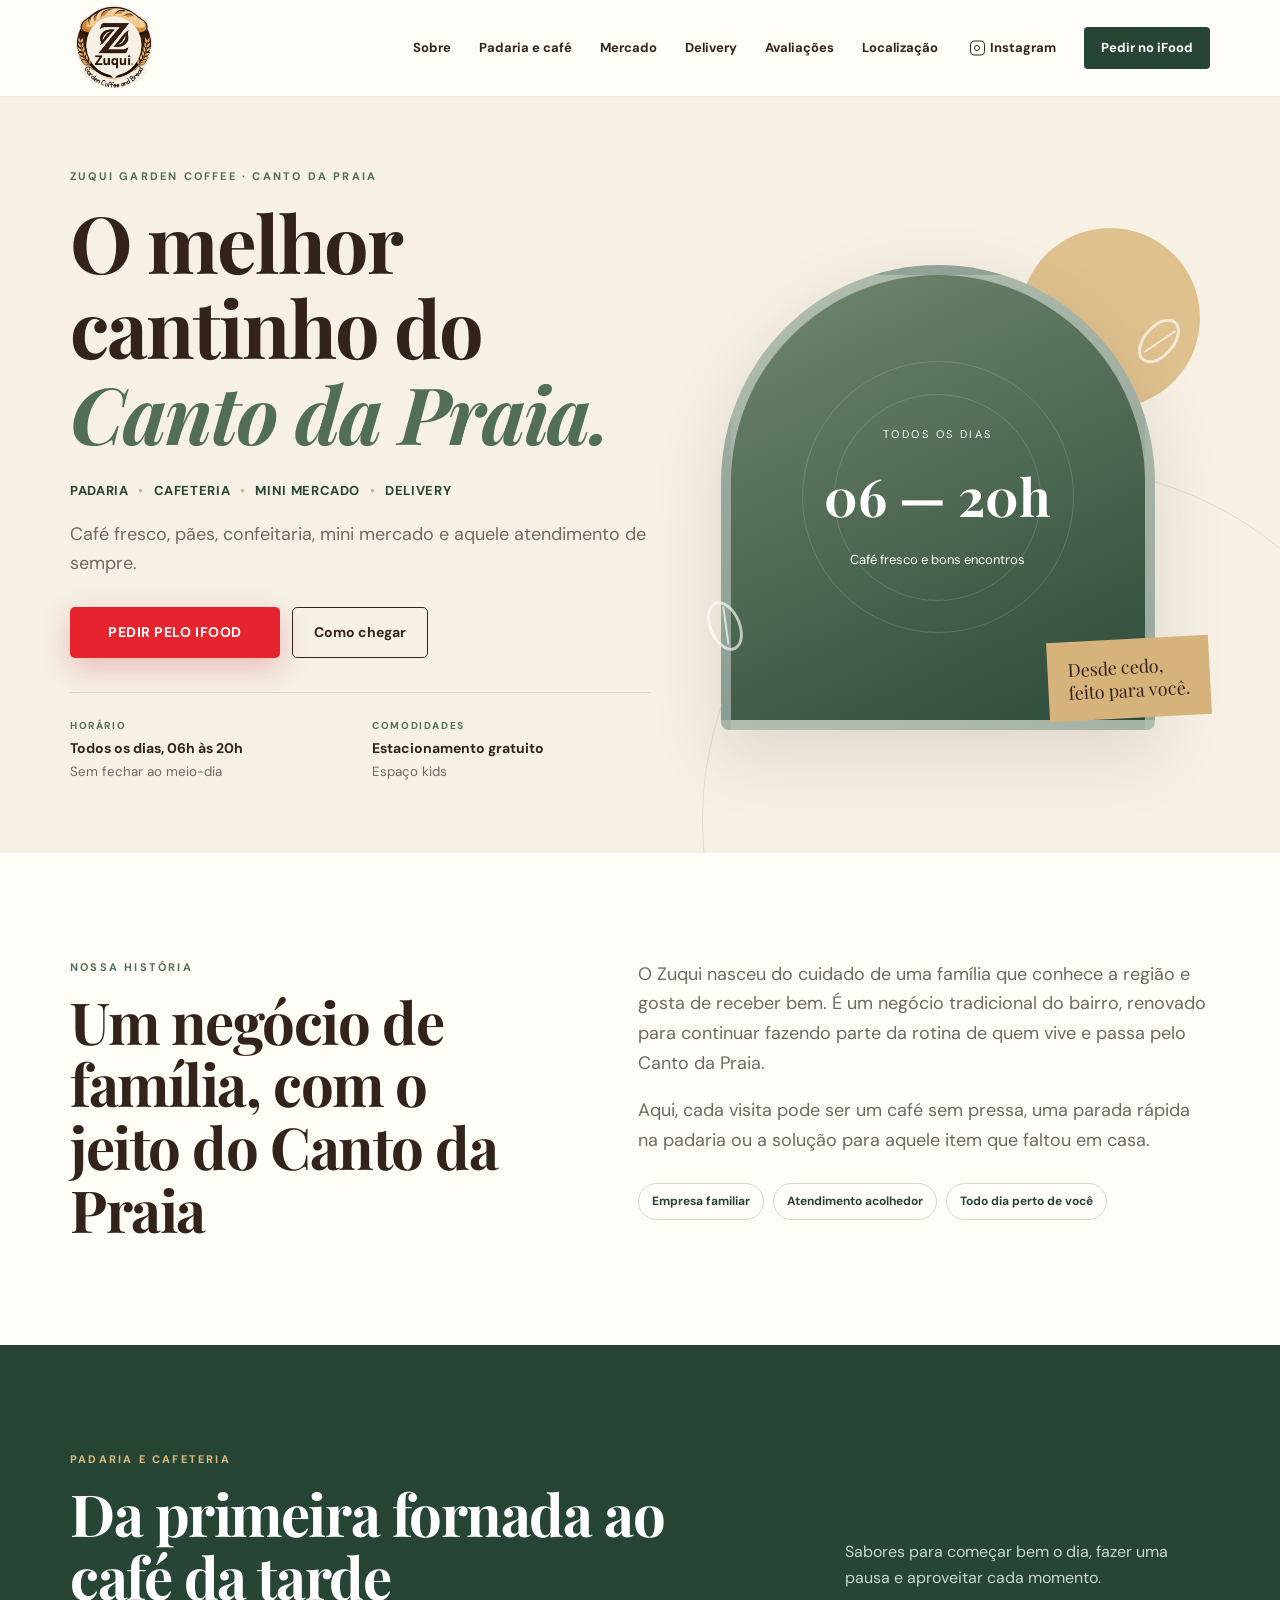
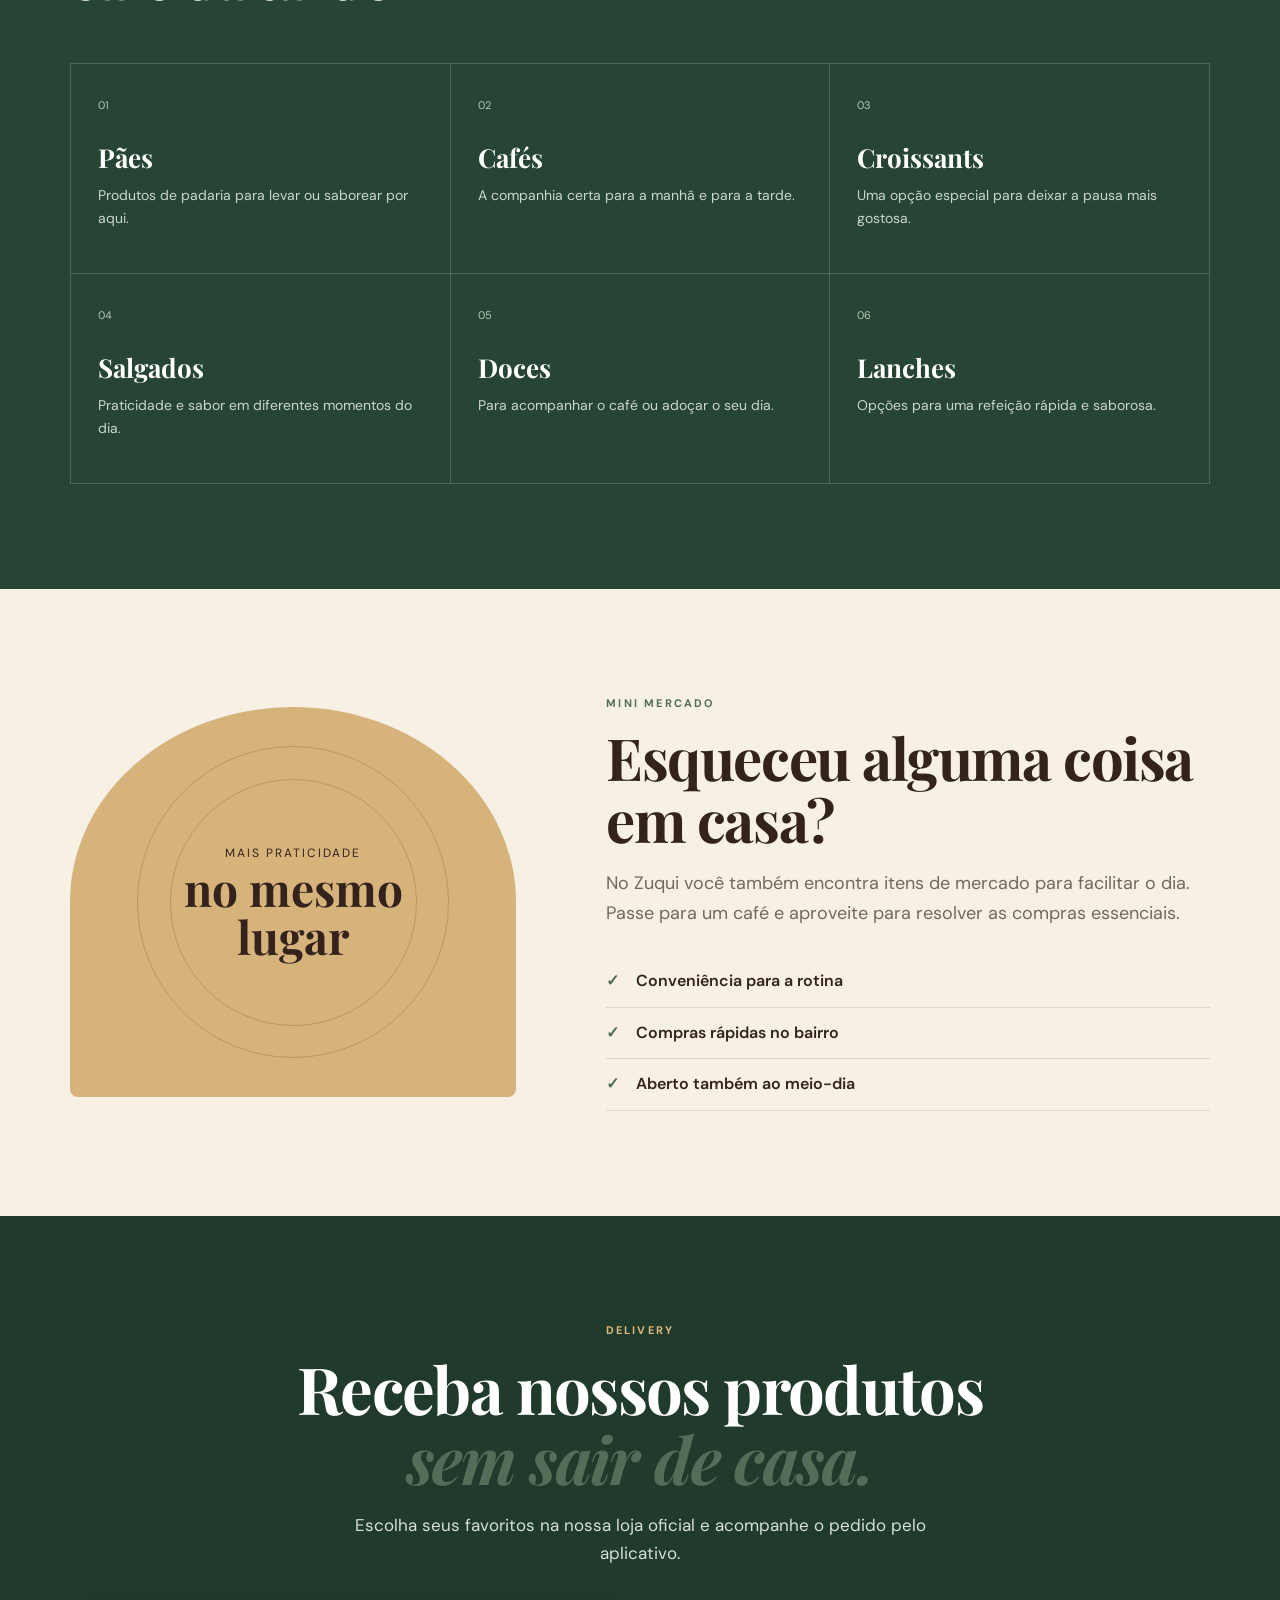
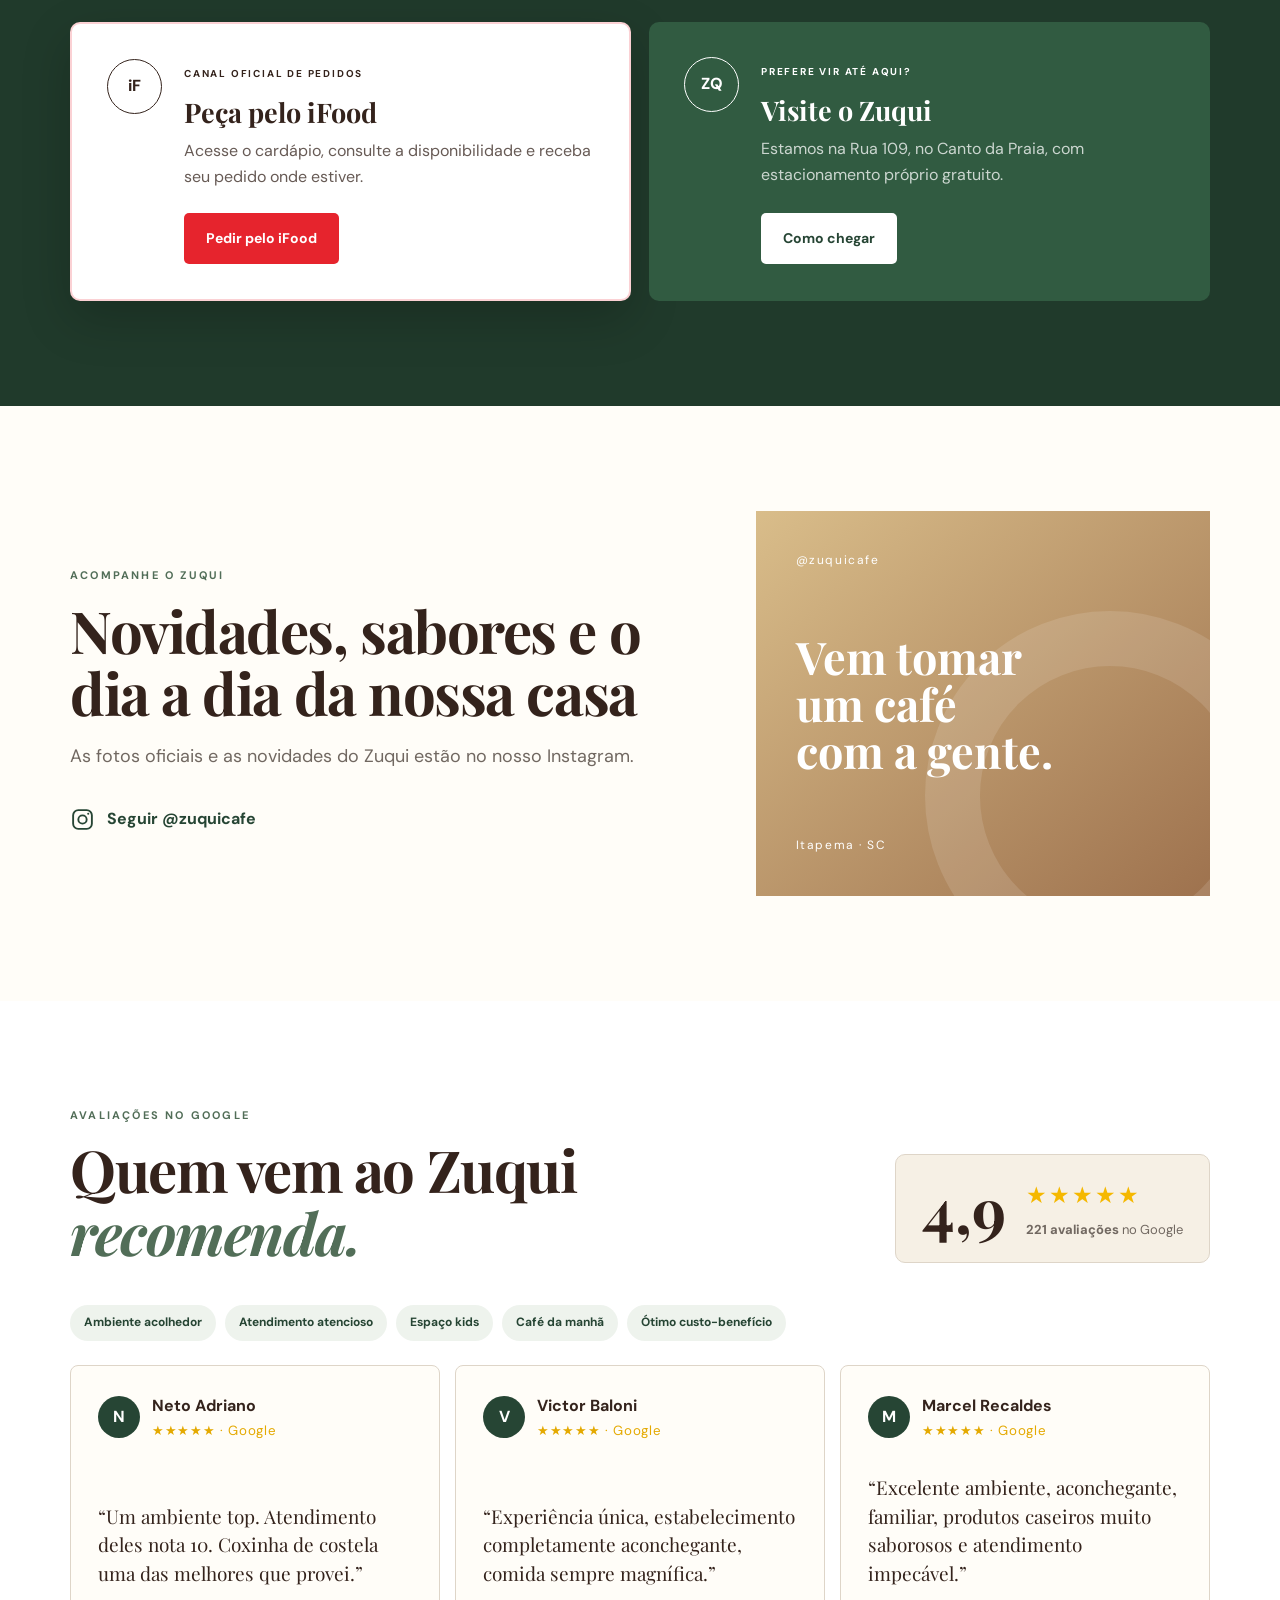
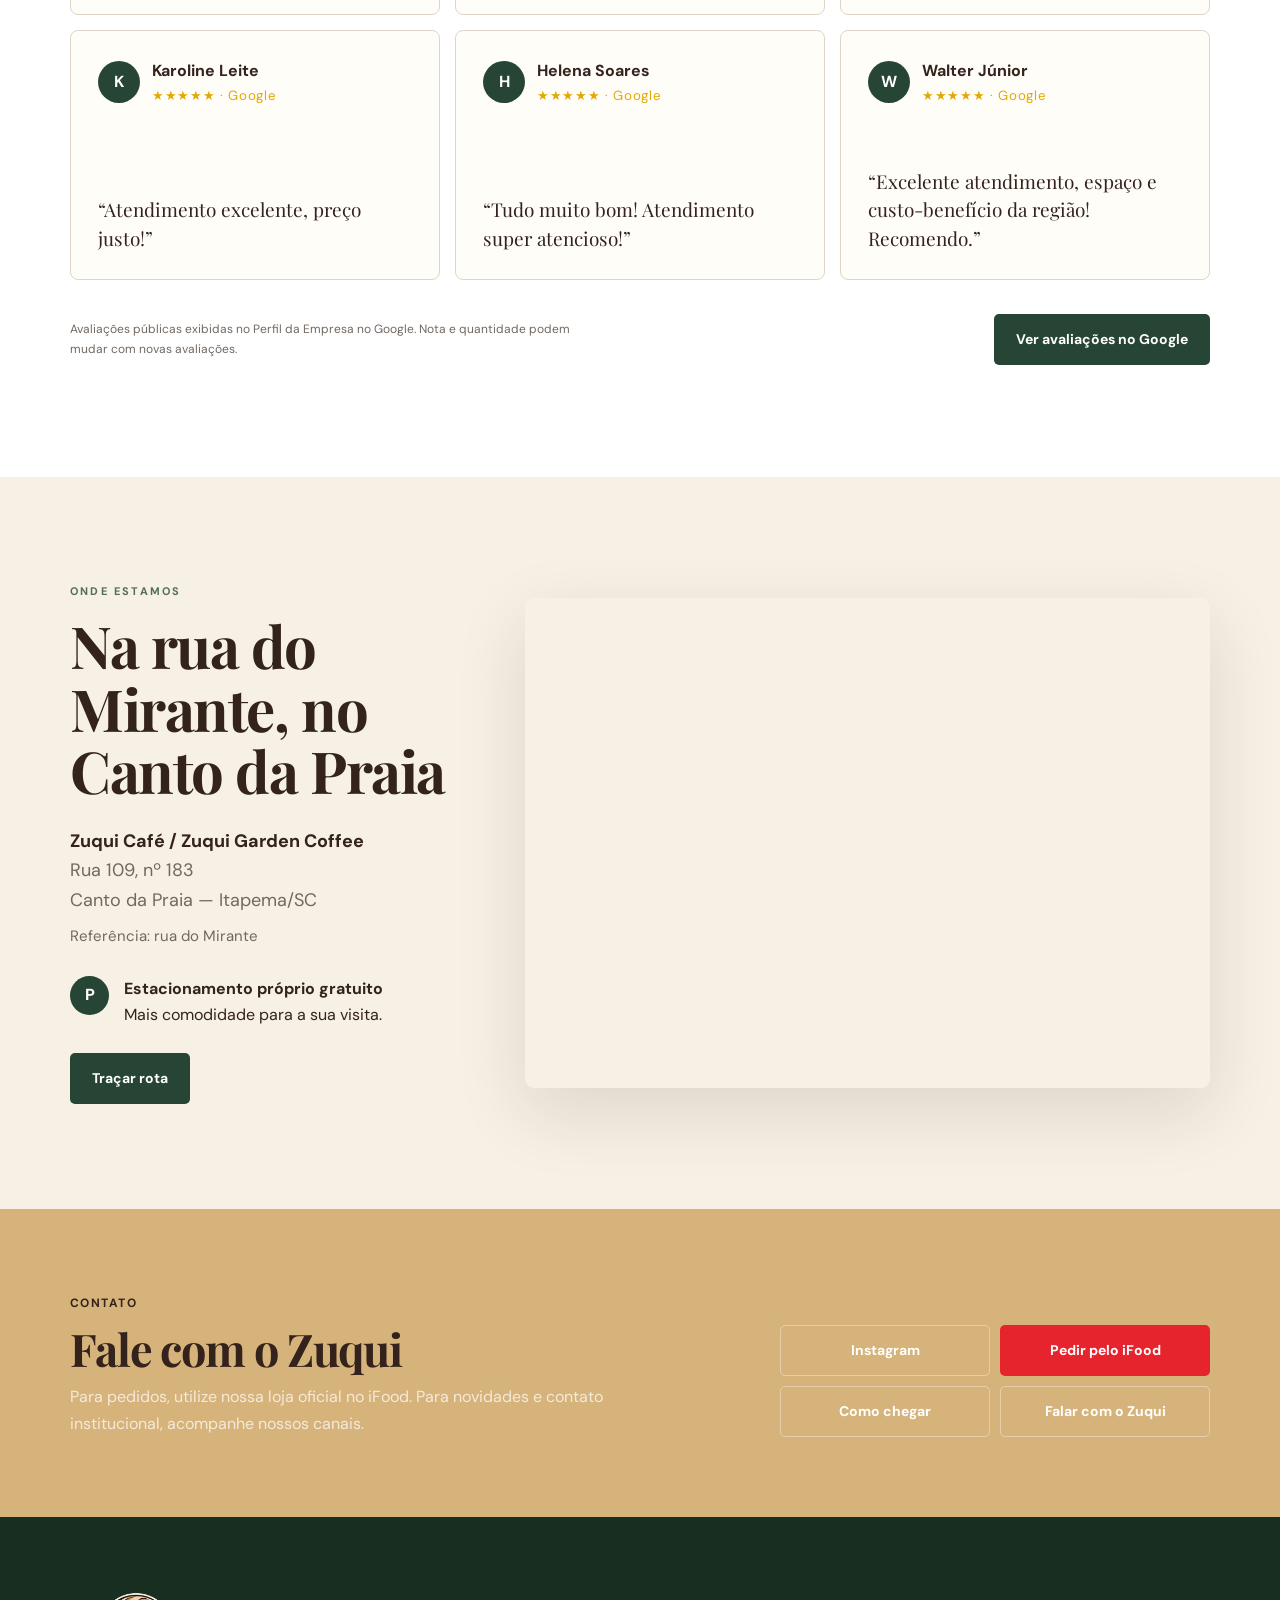
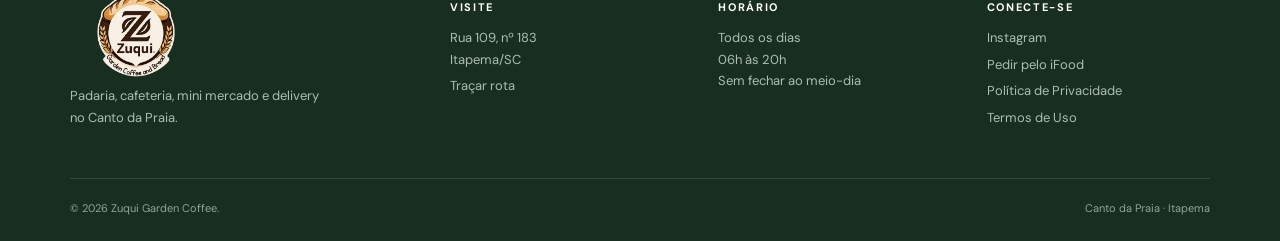
==== commit b4805e49: "Destaca iFood e aprimora canais de contato" ====
--- a/index.html
+++ b/index.html
@@ -3,8 +3,8 @@
 <head>
   <meta charset="utf-8">
   <meta name="viewport" content="width=device-width, initial-scale=1">
-  <title>Zuqui Café | Padaria, Cafeteria e Mercado em Itapema</title>
-  <meta name="description" content="Zuqui Café no Canto da Praia, em Itapema: padaria, cafeteria, mini mercado e delivery. Aberto todos os dias das 6h às 20h, com estacionamento gratuito e espaço kids.">
+  <title>Zuqui Café | Padaria e Cafeteria no Canto da Praia, Itapema</title>
+  <meta name="description" content="Conheça o Zuqui Café no Canto da Praia, em Itapema: padaria, cafeteria, confeitaria, mini mercado e delivery pelo iFood. Aberto diariamente das 6h às 20h, com estacionamento gratuito.">
   <link rel="canonical" href="https://zuquicafe.com.br">
   <link rel="icon" href="assets/favicon-64.png" type="image/png" sizes="64x64">
   <link rel="apple-touch-icon" href="assets/apple-touch-icon.png">
@@ -13,8 +13,8 @@
   <meta property="og:type" content="business.business">
   <meta property="og:locale" content="pt_BR">
   <meta property="og:site_name" content="Zuqui Café">
-  <meta property="og:title" content="Zuqui Café | Um cantinho gostoso para todo dia">
-  <meta property="og:description" content="Padaria, cafeteria, mini mercado e delivery no Canto da Praia, em Itapema. Todos os dias, das 6h às 20h.">
+  <meta property="og:title" content="Zuqui Café | O melhor cantinho do Canto da Praia">
+  <meta property="og:description" content="Café fresco, pães, confeitaria, mini mercado e delivery pelo iFood em Itapema. Aberto todos os dias, das 6h às 20h.">
   <meta property="og:url" content="https://zuquicafe.com.br">
   <meta property="og:image" content="https://zuquicafe.com.br/assets/og-image.svg">
   <script type="application/ld+json">
@@ -28,7 +28,7 @@
       <a class="wordmark logo-link" href="#inicio" aria-label="Zuqui Café — início"><img class="official-logo" src="assets/logo-transparente.png" width="1254" height="1254" alt="Zuqui Garden Coffee and Bread"></a>
       <button class="menu-button" aria-expanded="false" aria-controls="main-nav" aria-label="Abrir menu"><span></span><span></span><span></span></button>
       <nav id="main-nav" aria-label="Navegação principal">
-        <a href="#sobre">Sobre</a><a href="#padaria">Padaria e café</a><a href="#mercado">Mercado</a><a href="#delivery">Delivery</a><a href="#avaliacoes">Avaliações</a><a href="#localizacao">Localização</a><a class="nav-contact" data-whatsapp href="#">Fale conosco</a>
+        <a href="#sobre">Sobre</a><a href="#padaria">Padaria e café</a><a href="#mercado">Mercado</a><a href="#delivery">Delivery</a><a href="#avaliacoes">Avaliações</a><a href="#localizacao">Localização</a><a class="nav-instagram" data-instagram href="#" aria-label="Instagram do Zuqui Café">Instagram</a><a class="nav-contact" data-ifood href="#">Pedir no iFood</a>
       </nav>
     </div>
   </header>
@@ -38,10 +38,10 @@
       <div class="container hero-grid">
         <div class="hero-copy reveal">
           <p class="eyebrow">Zuqui Garden Coffee · Canto da Praia</p>
-          <h1>Um cantinho gostoso para <em>todo dia.</em></h1>
+          <h1>O melhor cantinho do <em>Canto da Praia.</em></h1>
           <p class="category-line">Padaria <i>•</i> Cafeteria <i>•</i> Mini Mercado <i>•</i> Delivery</p>
-          <p class="lead">Tudo o que combina com a sua rotina, em um ambiente acolhedor para receber você e sua família.</p>
-          <div class="actions"><a class="button primary" data-whatsapp href="#">Pedir pelo WhatsApp</a><a class="button secondary" href="#localizacao">Como chegar</a></div>
+          <p class="lead">Café fresco, pães, confeitaria, mini mercado e aquele atendimento de sempre.</p>
+          <div class="actions"><a class="button ifood-button hero-ifood" data-ifood href="#">Pedir pelo iFood</a><a class="button secondary" href="#localizacao">Como chegar</a></div>
           <div class="hero-facts"><div><span>Horário</span><strong>Todos os dias, 06h às 20h</strong><small>Sem fechar ao meio-dia</small></div><div><span>Comodidades</span><strong>Estacionamento gratuito</strong><small>Espaço kids</small></div></div>
         </div>
         <div class="hero-visual reveal" aria-hidden="true"><div class="sun"></div><div class="arch"><div class="arch-copy"><small>Todos os dias</small><strong>06 — 20h</strong><span>Café fresco e bons encontros</span></div></div><div class="grain grain-one"></div><div class="grain grain-two"></div><p>Desde cedo,<br>feito para você.</p></div>
@@ -54,7 +54,7 @@
 
     <section class="section market" id="mercado"><div class="container market-grid"><div class="market-mark" aria-hidden="true"><span>Mais praticidade</span><strong>no mesmo lugar</strong></div><div><p class="eyebrow">Mini mercado</p><h2>Esqueceu alguma coisa em casa?</h2><p class="lead">No Zuqui você também encontra itens de mercado para facilitar o dia. Passe para um café e aproveite para resolver as compras essenciais.</p><ul class="checks"><li>Conveniência para a rotina</li><li>Compras rápidas no bairro</li><li>Aberto também ao meio-dia</li></ul></div></div></section>
 
-    <section class="section delivery" id="delivery"><div class="container"><div class="delivery-heading"><p class="eyebrow">Delivery</p><h2>Bateu a fome ou deu aquela preguiça?<br><em>O Zuqui vai até você.</em></h2></div><div class="delivery-options"><article class="whats-card"><div class="service-icon" aria-hidden="true">WA</div><div><span>WhatsApp</span><h3>Peça direto com a gente</h3><p>Envie uma mensagem e consulte as opções disponíveis.</p></div><a class="button light" data-whatsapp href="#">Fazer pedido</a></article><article class="ifood-card"><div class="service-icon" aria-hidden="true">iF</div><div><span>iFood</span><h3>Peça pelo iFood</h3><p>Acesse a nossa loja e receba seu pedido onde estiver.</p></div><a class="button ifood-button" data-ifood href="#">Pedir pelo iFood</a></article></div></div></section>
+    <section class="section delivery" id="delivery"><div class="container"><div class="delivery-heading"><p class="eyebrow">Delivery</p><h2>Receba nossos produtos<br><em>sem sair de casa.</em></h2><p>Escolha seus favoritos na nossa loja oficial e acompanhe o pedido pelo aplicativo.</p></div><div class="delivery-options"><article class="ifood-card delivery-main-card"><div class="service-icon" aria-hidden="true">iF</div><div><span>Canal oficial de pedidos</span><h3>Peça pelo iFood</h3><p>Acesse o cardápio, consulte a disponibilidade e receba seu pedido onde estiver.</p></div><a class="button ifood-button" data-ifood href="#">Pedir pelo iFood</a></article><article class="visit-card"><div class="service-icon" aria-hidden="true">ZQ</div><div><span>Prefere vir até aqui?</span><h3>Visite o Zuqui</h3><p>Estamos na Rua 109, no Canto da Praia, com estacionamento próprio gratuito.</p></div><a class="button light" href="#localizacao">Como chegar</a></article></div></div></section>
 
     <section class="section social-gallery" id="galeria"><div class="container social-grid"><div><p class="eyebrow">Acompanhe o Zuqui</p><h2>Novidades, sabores e o dia a dia da nossa casa</h2><p>As fotos oficiais e as novidades do Zuqui estão no nosso Instagram.</p><a class="instagram-link" data-instagram href="#"><svg viewBox="0 0 24 24" aria-hidden="true"><rect x="3" y="3" width="18" height="18" rx="5"></rect><circle cx="12" cy="12" r="4"></circle><circle cx="17.5" cy="6.5" r="1" class="fill"></circle></svg><span>Seguir @zuquicafe</span></a></div><div class="social-card" aria-hidden="true"><span>@zuquicafe</span><strong>Vem tomar<br>um café<br>com a gente.</strong><i>Itapema · SC</i></div></div><div id="official-gallery" class="container gallery-grid" hidden aria-label="Galeria de fotos oficiais"></div></section>
 
@@ -62,11 +62,11 @@
 
     <section class="section location" id="localizacao"><div class="container location-grid"><div class="location-copy"><p class="eyebrow">Onde estamos</p><h2>Na rua do Mirante, no Canto da Praia</h2><address><strong>Zuqui Café / Zuqui Garden Coffee</strong><br>Rua 109, nº 183<br>Canto da Praia — Itapema/SC<br><small>Referência: rua do Mirante</small></address><div class="parking"><span>P</span><p><strong>Estacionamento próprio gratuito</strong><br>Mais comodidade para a sua visita.</p></div><a class="button primary" href="https://www.google.com/maps/dir/?api=1&destination=Rua+109+183+Canto+da+Praia+Itapema+SC" target="_blank" rel="noopener noreferrer">Traçar rota</a></div><div class="map"><iframe title="Localização do Zuqui Café em Itapema" loading="lazy" referrerpolicy="no-referrer-when-downgrade" src="https://www.google.com/maps?q=Rua%20109%2C%20183%2C%20Canto%20da%20Praia%2C%20Itapema%20SC&output=embed"></iframe></div></div></section>
 
-    <section class="contact-band" id="contato"><div class="container"><div><span>Todos os dias, das 06h às 20h</span><h2>Seu café, sua padaria,<br>seu Zuqui.</h2></div><div class="contact-links"><a data-whatsapp href="#">WhatsApp <strong>(47) 98857-3125</strong></a><a data-instagram href="#">Instagram <strong>@zuquicafe</strong></a></div></div></section>
+    <section class="contact-band" id="contato"><div class="container"><div><span>Contato</span><h2>Fale com o Zuqui</h2><p>Para pedidos, utilize nossa loja oficial no iFood. Para novidades e contato institucional, acompanhe nossos canais.</p></div><div class="contact-actions"><a class="button contact-instagram" data-instagram href="#">Instagram</a><a class="button ifood-button" data-ifood href="#">Pedir pelo iFood</a><a class="button contact-route" href="https://www.google.com/maps/dir/?api=1&destination=Rua+109+183+Canto+da+Praia+Itapema+SC" target="_blank" rel="noopener noreferrer">Como chegar</a><a class="button contact-whatsapp" data-whatsapp href="#">Falar com o Zuqui</a></div></div></section>
   </main>
 
-  <footer><div class="container footer-grid"><div><a class="wordmark footer-brand logo-link" href="#inicio"><img class="official-logo" src="assets/logo-transparente.png" width="1254" height="1254" loading="lazy" alt="Zuqui Garden Coffee and Bread"></a><p>Padaria, cafeteria, mini mercado e delivery no Canto da Praia.</p></div><div><h3>Visite</h3><p>Rua 109, nº 183<br>Itapema/SC</p></div><div><h3>Horário</h3><p>Todos os dias<br>06h às 20h</p></div><div><h3>Informações</h3><a href="politica-de-privacidade.html">Política de Privacidade</a><a href="termos-de-uso.html">Termos de Uso</a></div></div><div class="container copyright"><span>© <span id="year"></span> Zuqui Garden Coffee.</span><span>Canto da Praia · Itapema</span></div></footer>
-  <a class="whatsapp-float" data-whatsapp href="#" aria-label="Falar com o Zuqui Café pelo WhatsApp"><svg viewBox="0 0 24 24" aria-hidden="true"><path d="M20.5 3.5A11.8 11.8 0 0 0 12.1 0C5.6 0 .3 5.3.3 11.8c0 2.1.6 4.1 1.6 5.9L.2 24l6.5-1.7a12 12 0 0 0 5.4 1.4c6.5 0 11.7-5.3 11.7-11.8 0-3.1-1.2-6.1-3.3-8.4Zm-8.4 18.2c-1.8 0-3.6-.5-5.1-1.4l-.4-.2-3.8 1 1-3.7-.2-.4a9.8 9.8 0 1 1 8.5 4.7Zm5.4-7.3c-.3-.1-1.7-.8-2-.9-.3-.1-.5-.1-.7.2-.2.3-.8.9-1 1.1-.2.2-.4.2-.7.1-1.8-.9-3-1.6-4.2-3.6-.3-.5.3-.5.9-1.6.1-.2.1-.4 0-.6l-.9-2.1c-.2-.6-.5-.5-.7-.5h-.6c-.2 0-.6.1-.9.4-.3.3-1.2 1.2-1.2 2.9s1.2 3.4 1.4 3.6c.2.2 2.4 3.7 5.9 5.2 2.2.9 3 .9 4.1.8.7-.1 1.7-.7 1.9-1.3.2-.6.2-1.2.2-1.3-.1-.2-.3-.3-.6-.4Z"/></svg></a>
+  <footer><div class="container footer-grid"><div><a class="wordmark footer-brand logo-link" href="#inicio"><img class="official-logo" src="assets/logo-transparente.png" width="1254" height="1254" loading="lazy" alt="Zuqui Garden Coffee and Bread"></a><p>Padaria, cafeteria, mini mercado e delivery no Canto da Praia.</p></div><div><h3>Visite</h3><p>Rua 109, nº 183<br>Itapema/SC</p><a href="https://www.google.com/maps/dir/?api=1&destination=Rua+109+183+Canto+da+Praia+Itapema+SC" target="_blank" rel="noopener noreferrer">Traçar rota</a></div><div><h3>Horário</h3><p>Todos os dias<br>06h às 20h<br>Sem fechar ao meio-dia</p></div><div><h3>Conecte-se</h3><a data-instagram href="#">Instagram</a><a data-ifood href="#">Pedir pelo iFood</a><a href="politica-de-privacidade.html">Política de Privacidade</a><a href="termos-de-uso.html">Termos de Uso</a></div></div><div class="container copyright"><span>© <span id="year"></span> Zuqui Garden Coffee.</span><span>Canto da Praia · Itapema</span></div></footer>
+  <a class="ifood-mobile-float" data-ifood href="#" aria-label="Pedir pelo iFood">Pedir pelo iFood</a>
   <script src="script.js" defer></script>
 </body>
 </html>
--- a/styles.css
+++ b/styles.css
@@ -11,4 +11,9 @@
 @media(max-width:580px){.container{width:min(100% - 28px,1140px)}.nav-wrap{height:72px}.site-header nav{top:72px}.wordmark strong{font-size:25px}.section{padding:75px 0}.hero-grid{min-height:0;padding-top:45px}.hero h1{font-size:47px}.category-line{font-size:11px;line-height:1.8}.category-line i{padding:0 3px}.actions{display:grid}.button{width:100%}.hero-facts{grid-template-columns:1fr;gap:15px}.hero-visual{height:400px}.arch{inset:35px 25px 0 0}.arch-copy strong{font-size:44px}.sun{width:135px;height:135px}.hero-visual>p{right:0}.story-copy{font-size:16px}.product-list{grid-template-columns:1fr}.product-list article{min-height:170px}.market-mark{min-height:320px}.market-mark strong{font-size:39px}.delivery-heading h2{font-size:38px}.delivery-heading br{display:none}.delivery-options article{grid-template-columns:auto 1fr;padding:26px 22px}.delivery-options .button{grid-column:1/-1;width:100%}.social-card{min-height:330px;padding:30px}.social-card strong{font-size:38px}.map{height:390px}.contact-band h2{font-size:37px}.contact-links a{flex-direction:column;gap:2px}.footer-grid{grid-template-columns:1fr}.copyright{flex-direction:column;gap:5px}.whatsapp-float{right:14px;bottom:14px;width:48px;height:48px}}
 @media(prefers-reduced-motion:reduce){html{scroll-behavior:auto}*,*:before,*:after{transition:none!important}.reveal,.product-list article,.delivery-options article{opacity:1;transform:none}}
 .logo-link{display:flex;align-items:center;justify-content:center}.logo-link .official-logo{width:68px;height:68px;object-fit:contain;mix-blend-mode:multiply}.footer-brand .official-logo{width:100px;height:auto;mix-blend-mode:normal;border-radius:4px}@media(max-width:580px){.logo-link .official-logo{width:59px;height:59px}}
-.nav-wrap{height:96px}.logo-link .official-logo{width:88px;height:88px;mix-blend-mode:normal}.footer-brand .official-logo{width:132px}.reviews{background:#fff}.reviews-head{display:flex;align-items:flex-end;justify-content:space-between;gap:50px}.reviews-head em{color:var(--leaf)}.rating-summary{display:flex;align-items:center;gap:20px;padding:22px 26px;border:1px solid var(--line);border-radius:10px;background:var(--cream)}.rating-summary>strong{font-family:'Playfair Display',serif;font-size:62px;line-height:1}.stars{display:block;color:#f5b800;font-size:23px;letter-spacing:2px}.rating-summary p{margin:4px 0 0;color:var(--muted);font-size:13px}.review-highlights{display:flex;flex-wrap:wrap;gap:9px;margin:42px 0 24px}.review-highlights span{padding:8px 14px;border-radius:99px;background:#eef3ed;color:var(--forest);font-size:12px;font-weight:700}.review-grid{display:grid;grid-template-columns:repeat(3,1fr);gap:15px}.review-grid article{display:flex;min-height:250px;flex-direction:column;padding:27px;border:1px solid var(--line);border-radius:8px;background:var(--paper)}.review-top{display:flex;align-items:center;gap:12px}.avatar{display:grid;width:42px;height:42px;flex:none;place-items:center;border-radius:50%;background:var(--forest);color:#fff;font-weight:700}.review-top div{display:flex;flex-direction:column}.review-top small{color:#e4a900;letter-spacing:.05em}.review-grid blockquote{margin:auto 0 0;font-family:'Playfair Display',serif;font-size:19px;line-height:1.5}.reviews-footer{display:flex;align-items:center;justify-content:space-between;gap:35px;margin-top:28px}.reviews-footer p{max-width:520px;color:var(--muted);font-size:12px}.google-actions{display:flex;flex-wrap:wrap;gap:10px}.google-actions .button{width:auto;flex:none}@media(max-width:900px){.site-header nav{top:96px}.reviews-head{align-items:flex-start;flex-direction:column}.review-grid{grid-template-columns:1fr 1fr}}@media(max-width:580px){.nav-wrap{height:78px}.site-header nav{top:78px}.logo-link .official-logo{width:70px;height:70px}.reviews-head{gap:25px}.rating-summary{width:100%;padding:18px}.rating-summary>strong{font-size:50px}.review-grid{grid-template-columns:1fr}.review-grid article{min-height:210px}.reviews-footer{align-items:stretch;flex-direction:column}.google-actions{display:grid}.google-actions .button{width:100%}}
+.nav-wrap{height:96px}.logo-link .official-logo{width:88px;height:88px;mix-blend-mode:normal}.footer-brand .official-logo{width:132px}.reviews{background:#fff}.reviews-head{display:flex;align-items:flex-end;justify-content:space-between;gap:50px}.reviews-head em{color:var(--leaf)}.rating-summary{display:flex;align-items:center;gap:20px;padding:22px 26px;border:1px solid var(--line);border-radius:10px;background:var(--cream)}.rating-summary>strong{font-family:'Playfair Display',serif;font-size:62px;line-height:1}.stars{display:block;color:#f5b800;font-size:23px;letter-spacing:2px}.rating-summary p{margin:4px 0 0;color:var(--muted);font-size:13px}.review-highlights{display:flex;flex-wrap:wrap;gap:9px;margin:42px 0 24px}.review-highlights span{padding:8px 14px;border-radius:99px;background:#eef3ed;color:var(--forest);font-size:12px;font-weight:700}.review-grid{display:grid;grid-template-columns:repeat(3,1fr);gap:15px}.review-grid article{display:flex;min-height:250px;flex-direction:column;padding:27px;border:1px solid var(--line);border-radius:8px;background:var(--paper)}.review-top{display:flex;align-items:center;gap:12px}.avatar{display:grid;width:42px;height:42px;flex:none;place-items:center;border-radius:50%;background:var(--forest);color:#fff;font-weight:700}.review-top div{display:flex;flex-direction:column}.review-top small{color:#e4a900;letter-spacing:.05em}.review-grid blockquote{margin:auto 0 0;font-family:'Playfair Display',serif;font-size:19px;line-height:1.5}.reviews-footer{display:flex;align-items:center;justify-content:space-between;gap:35px;margin-top:28px}.reviews-footer p{max-width:520px;color:var(--muted);font-size:12px}.google-actions{display:flex;flex-wrap:wrap;gap:10px}.google-actions .button{width:auto;flex:none}@media(max-width:900px){.site-header nav{top:96px}.reviews-head{align-items:flex-start;flex-direction:column}.review-grid{grid-template-columns:1fr 1fr}}@media(max-width:580px){.nav-wrap{height:78px}.site-header nav{top:78px}.logo-link .official-logo{width:70px;height:70px}.reviews-head{gap:25px}.rating-summary{width:100%;padding:18px}.review-grid{grid-template-columns:1fr}.review-grid article{min-height:210px}.reviews-footer{align-items:stretch;flex-direction:column}.google-actions{display:grid}.google-actions .button{width:100%}}
+
+/* iFood é o único canal de pedidos; WhatsApp permanece apenas institucional. */
+.nav-instagram{position:relative;padding-left:24px!important}.nav-instagram:before{content:'';position:absolute;left:4px;top:50%;width:13px;height:13px;translate:0 -50%;border:1.7px solid currentColor;border-radius:4px}.nav-instagram:after{content:'';position:absolute;left:8px;top:50%;width:4px;height:4px;translate:0 -50%;border:1.4px solid currentColor;border-radius:50%}.hero-ifood{min-width:210px;box-shadow:0 10px 28px rgba(205,35,50,.25);text-transform:uppercase;letter-spacing:.04em}.delivery-heading>p:last-child{max-width:600px;margin:18px auto 0;color:#d7e1d9;font-size:17px}.delivery-main-card{border:2px solid rgba(234,29,44,.2);box-shadow:0 18px 50px rgba(0,0,0,.2)}.visit-card{background:#315b41}.contact-band>.container{gap:50px}.contact-band p{max-width:590px;margin:12px 0 0;color:rgba(255,255,255,.72)}.contact-actions{display:grid;grid-template-columns:repeat(2,minmax(170px,1fr));gap:10px;min-width:min(100%,430px)}.contact-actions .button{width:100%}.contact-instagram,.contact-route,.contact-whatsapp{border-color:rgba(255,255,255,.35);color:#fff;background:transparent}.contact-instagram:hover,.contact-route:hover,.contact-whatsapp:hover{background:rgba(255,255,255,.1)}.ifood-mobile-float{display:none}
+@media(max-width:900px){.nav-instagram{padding-left:30px!important}.nav-instagram:before{left:9px}.nav-instagram:after{left:13px}.contact-actions{width:100%}}
+@media(max-width:580px){body{padding-bottom:72px}.hero-ifood{min-width:0}.contact-actions{grid-template-columns:1fr}.ifood-mobile-float{position:fixed;right:14px;bottom:14px;left:14px;z-index:60;display:flex;min-height:52px;align-items:center;justify-content:center;border-radius:7px;background:#ea1d2c;color:#fff;box-shadow:0 10px 30px rgba(0,0,0,.3);font-size:14px;font-weight:800;letter-spacing:.04em;text-decoration:none;text-transform:uppercase}.ifood-mobile-float:before{content:'iF';display:grid;width:28px;height:28px;margin-right:10px;place-items:center;border:1px solid rgba(255,255,255,.65);border-radius:50%;font-size:11px}.contact-band{padding-bottom:45px}}
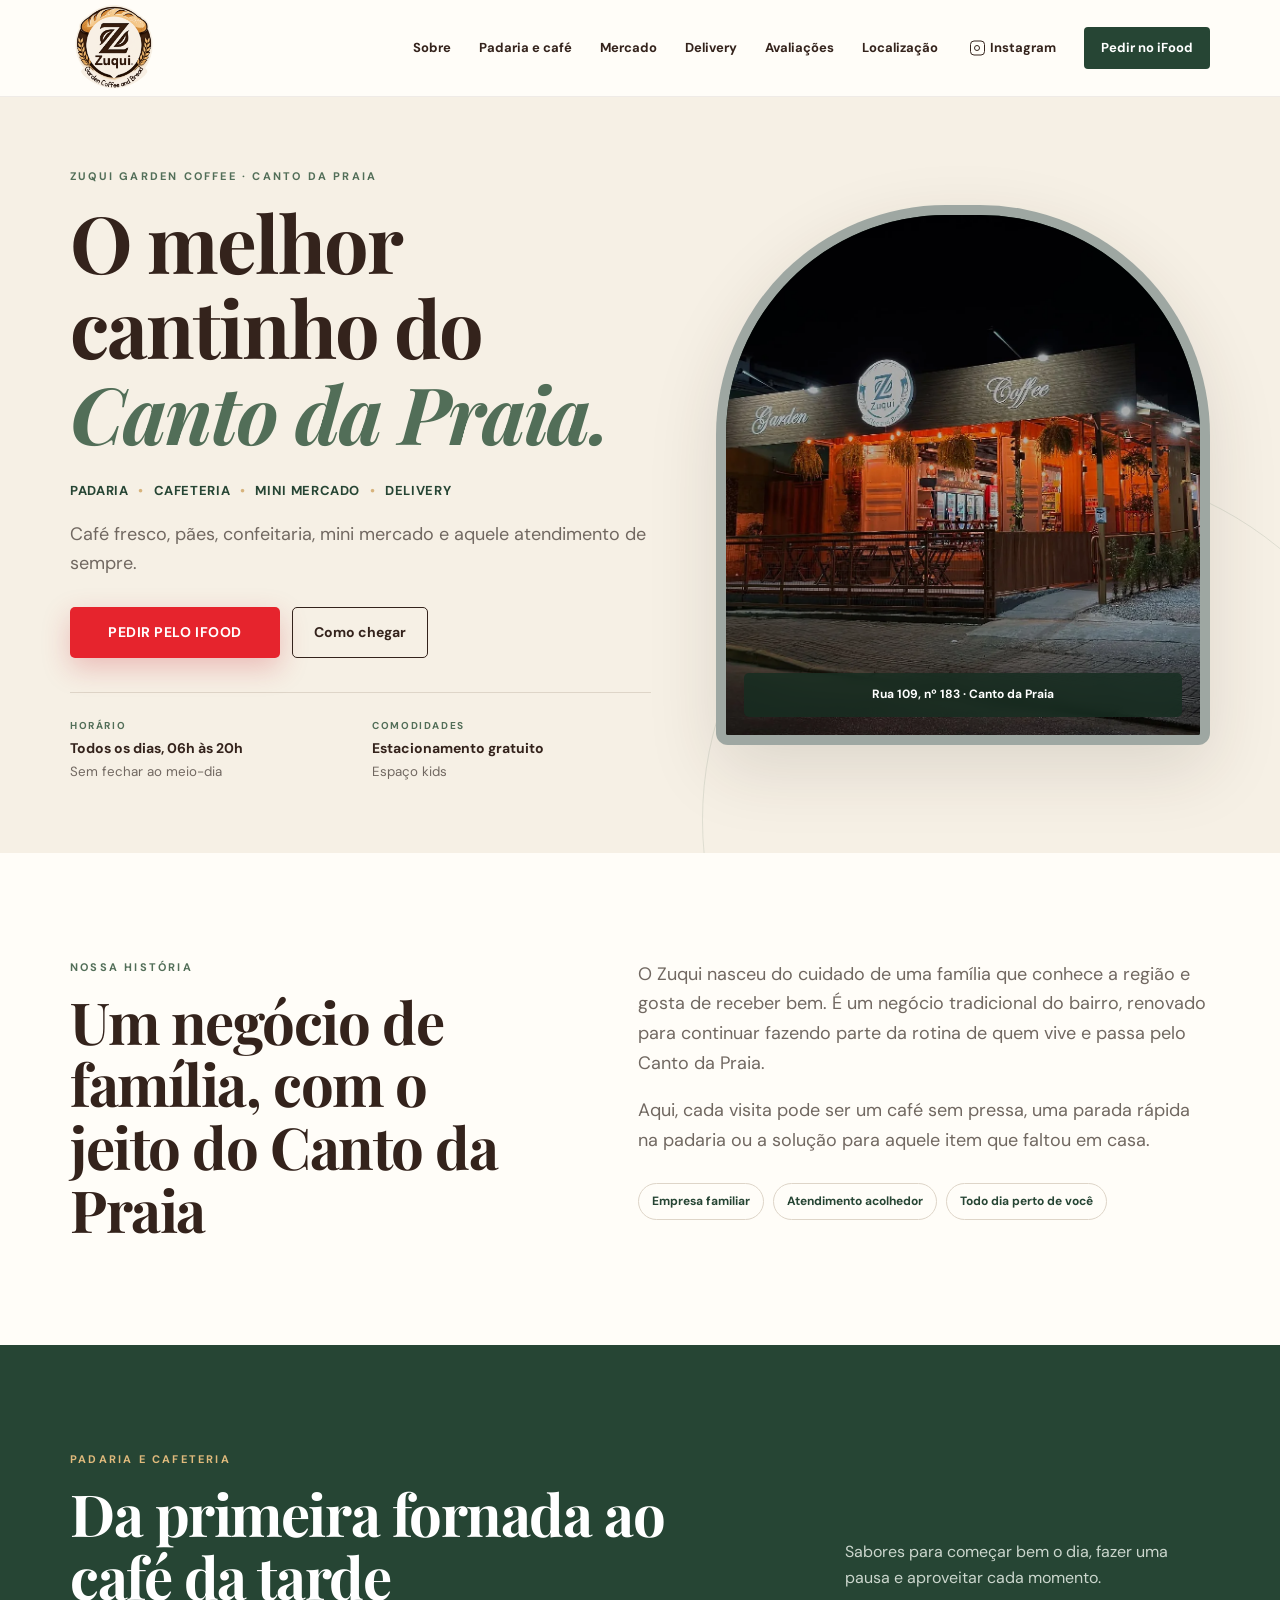
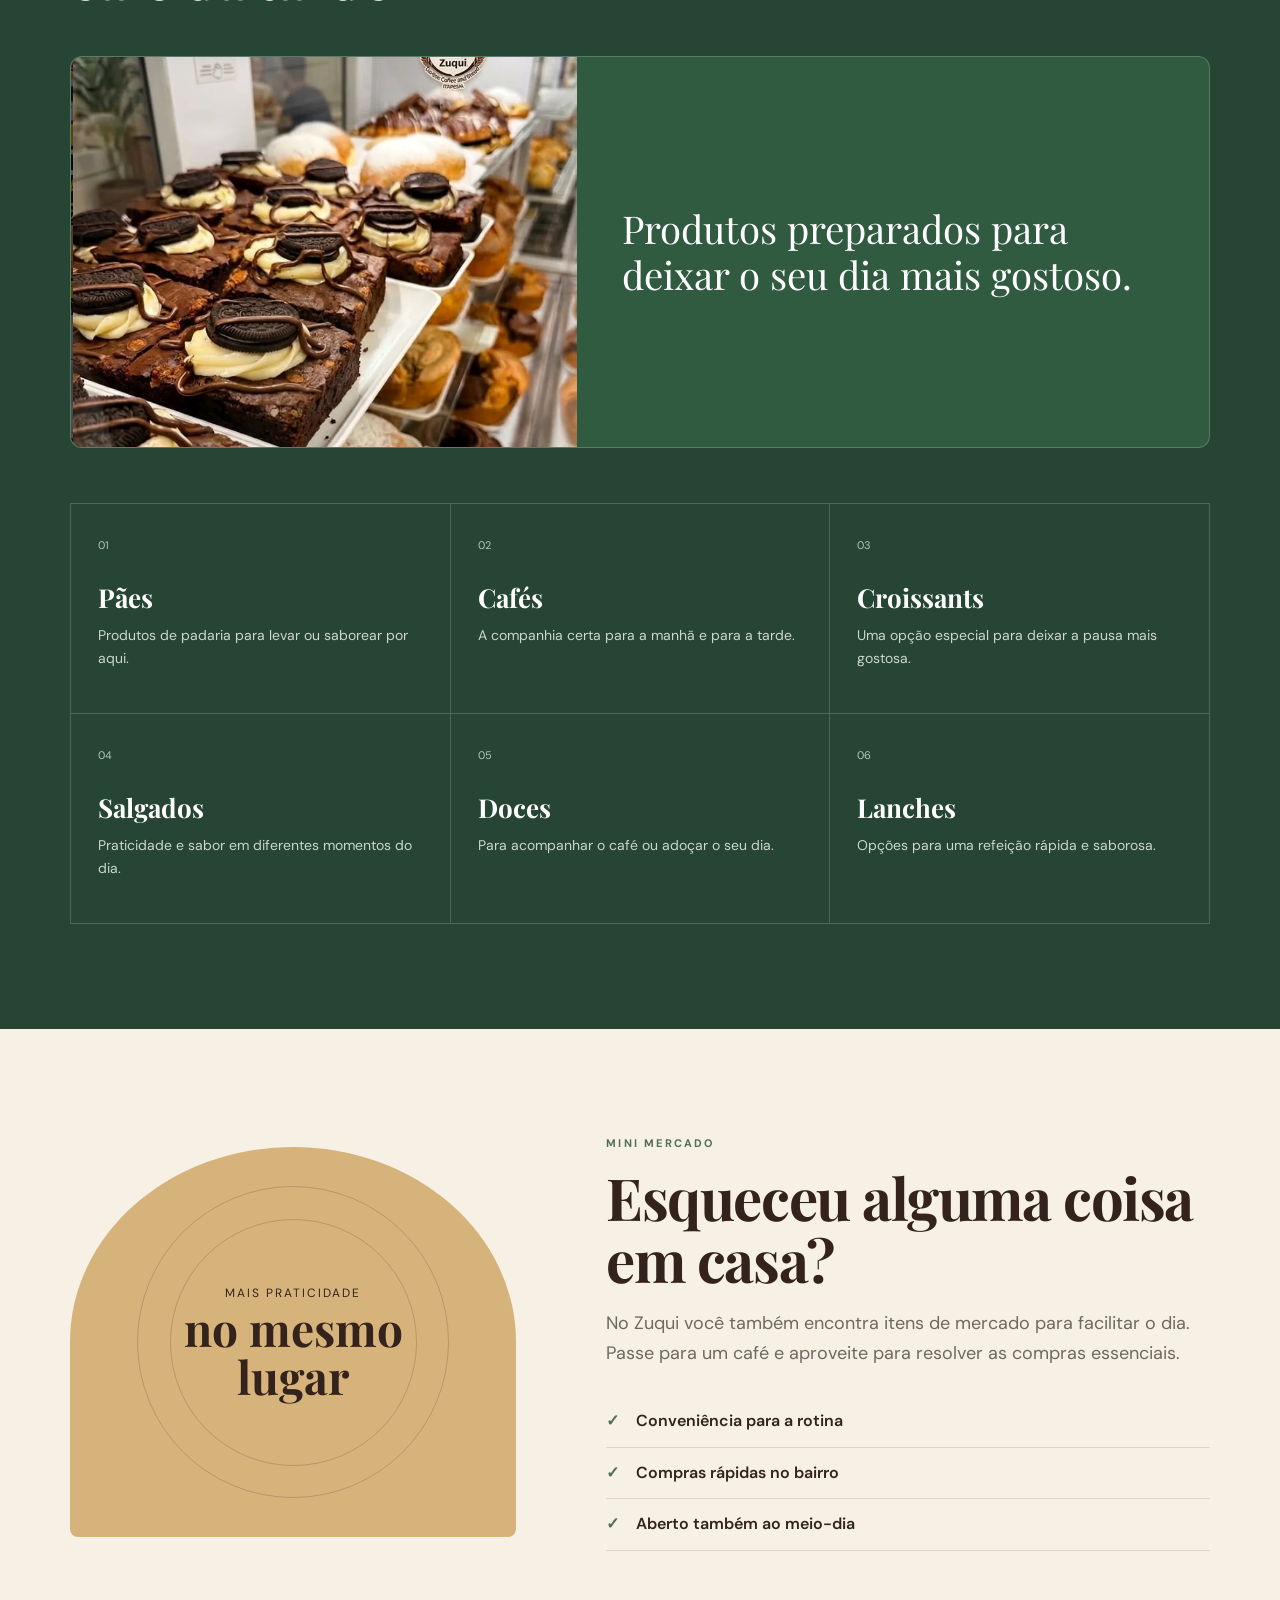
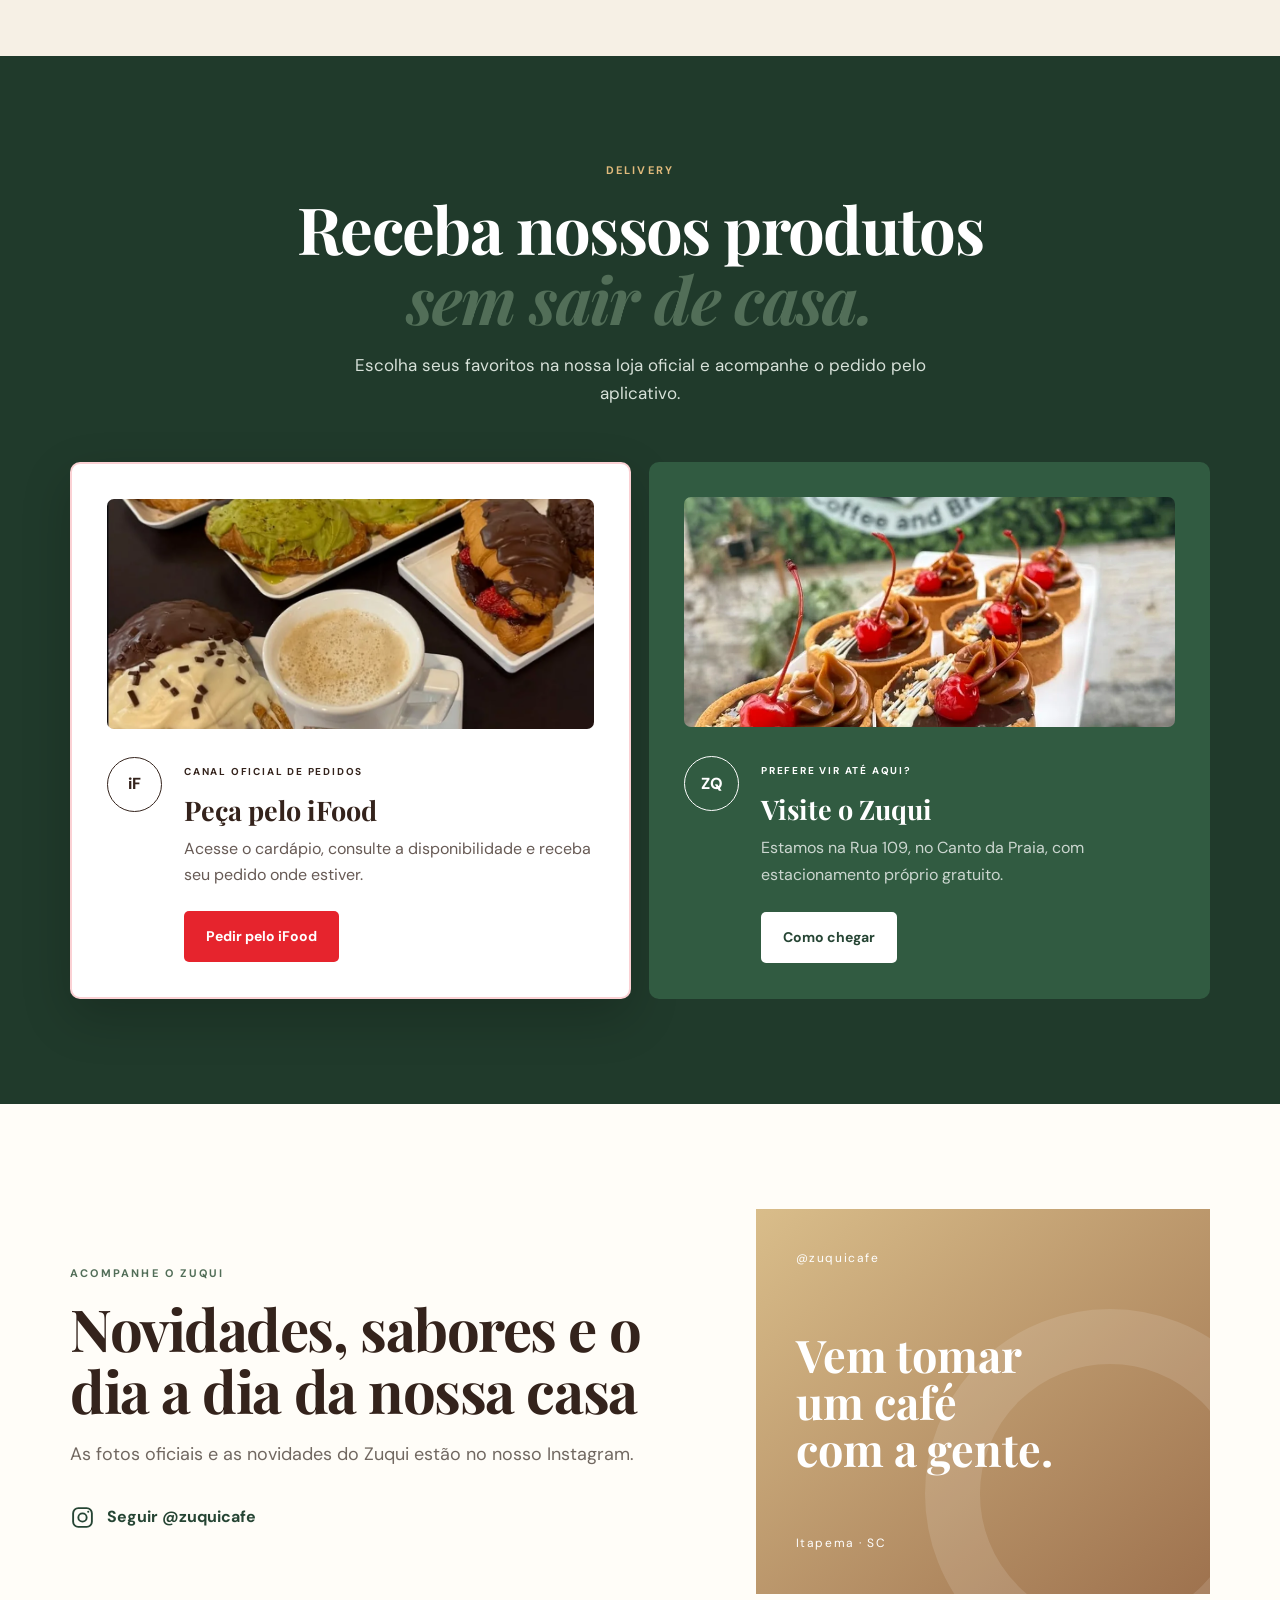
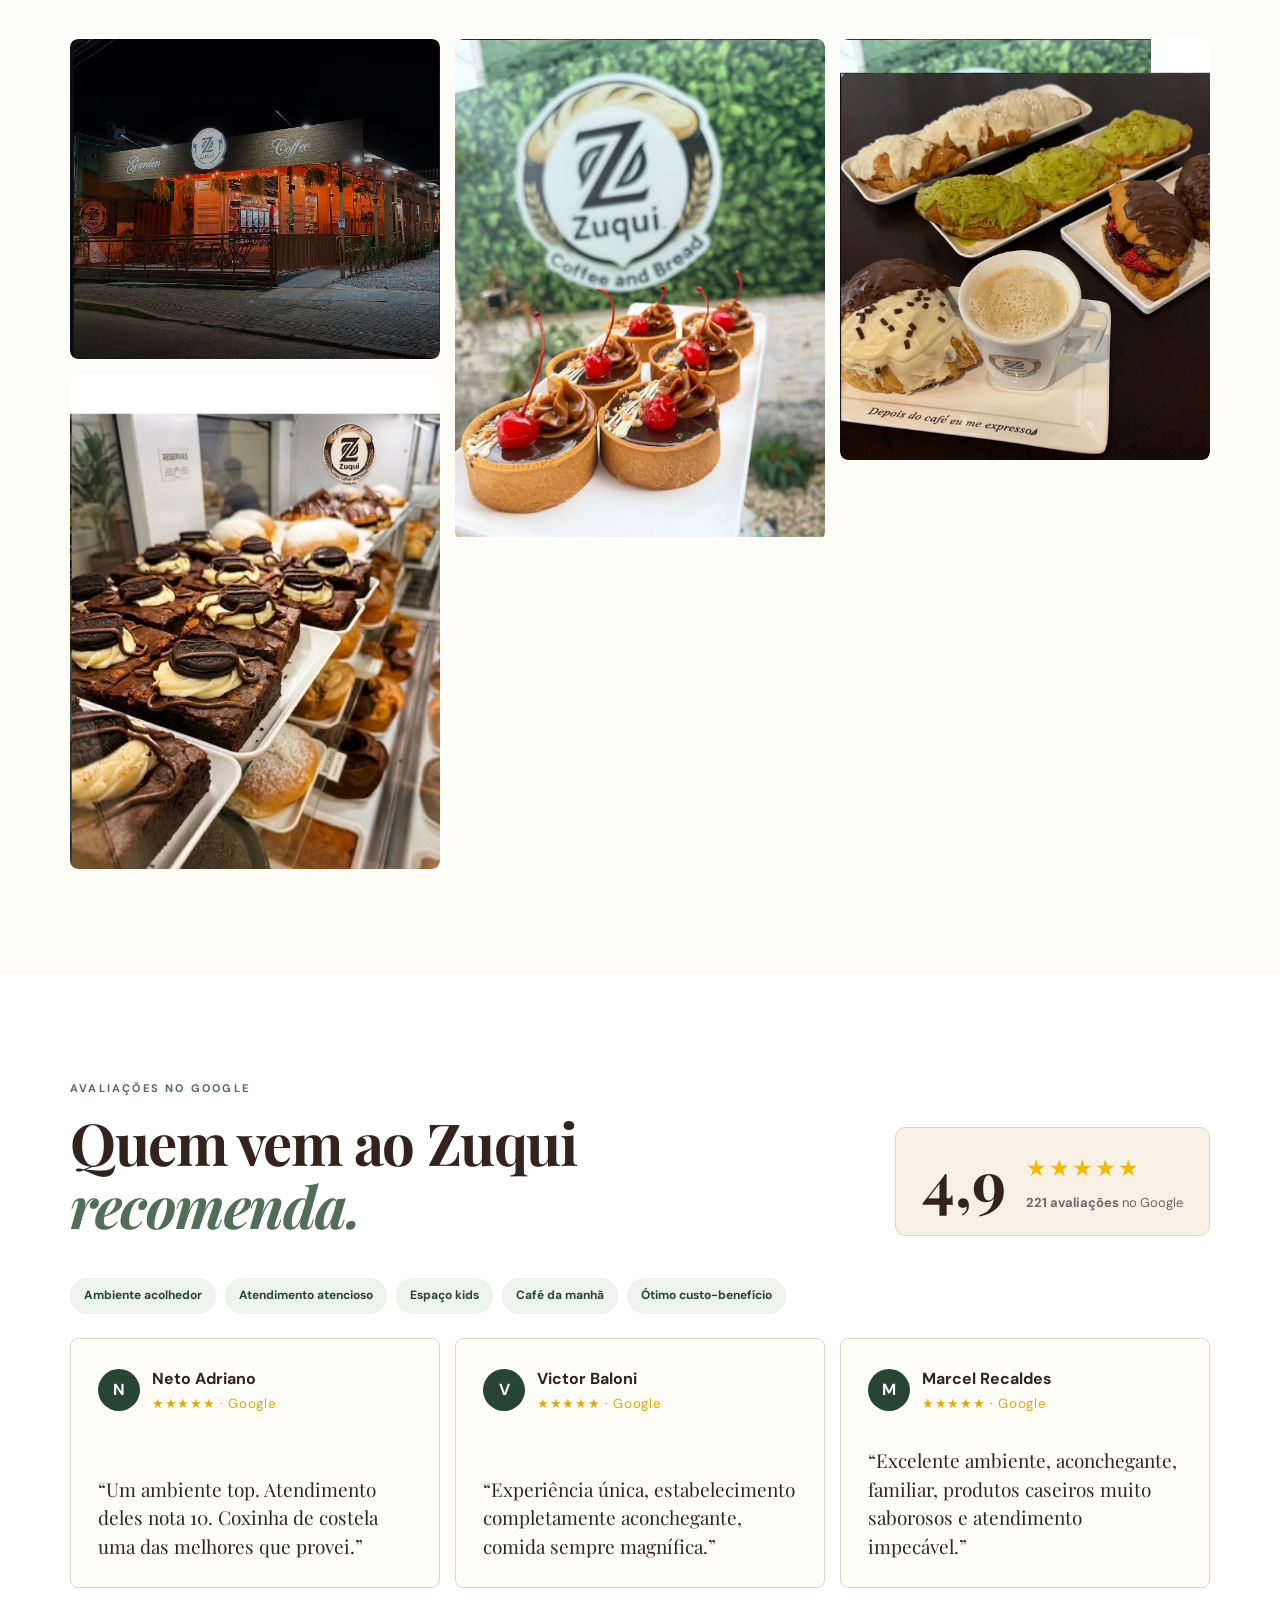
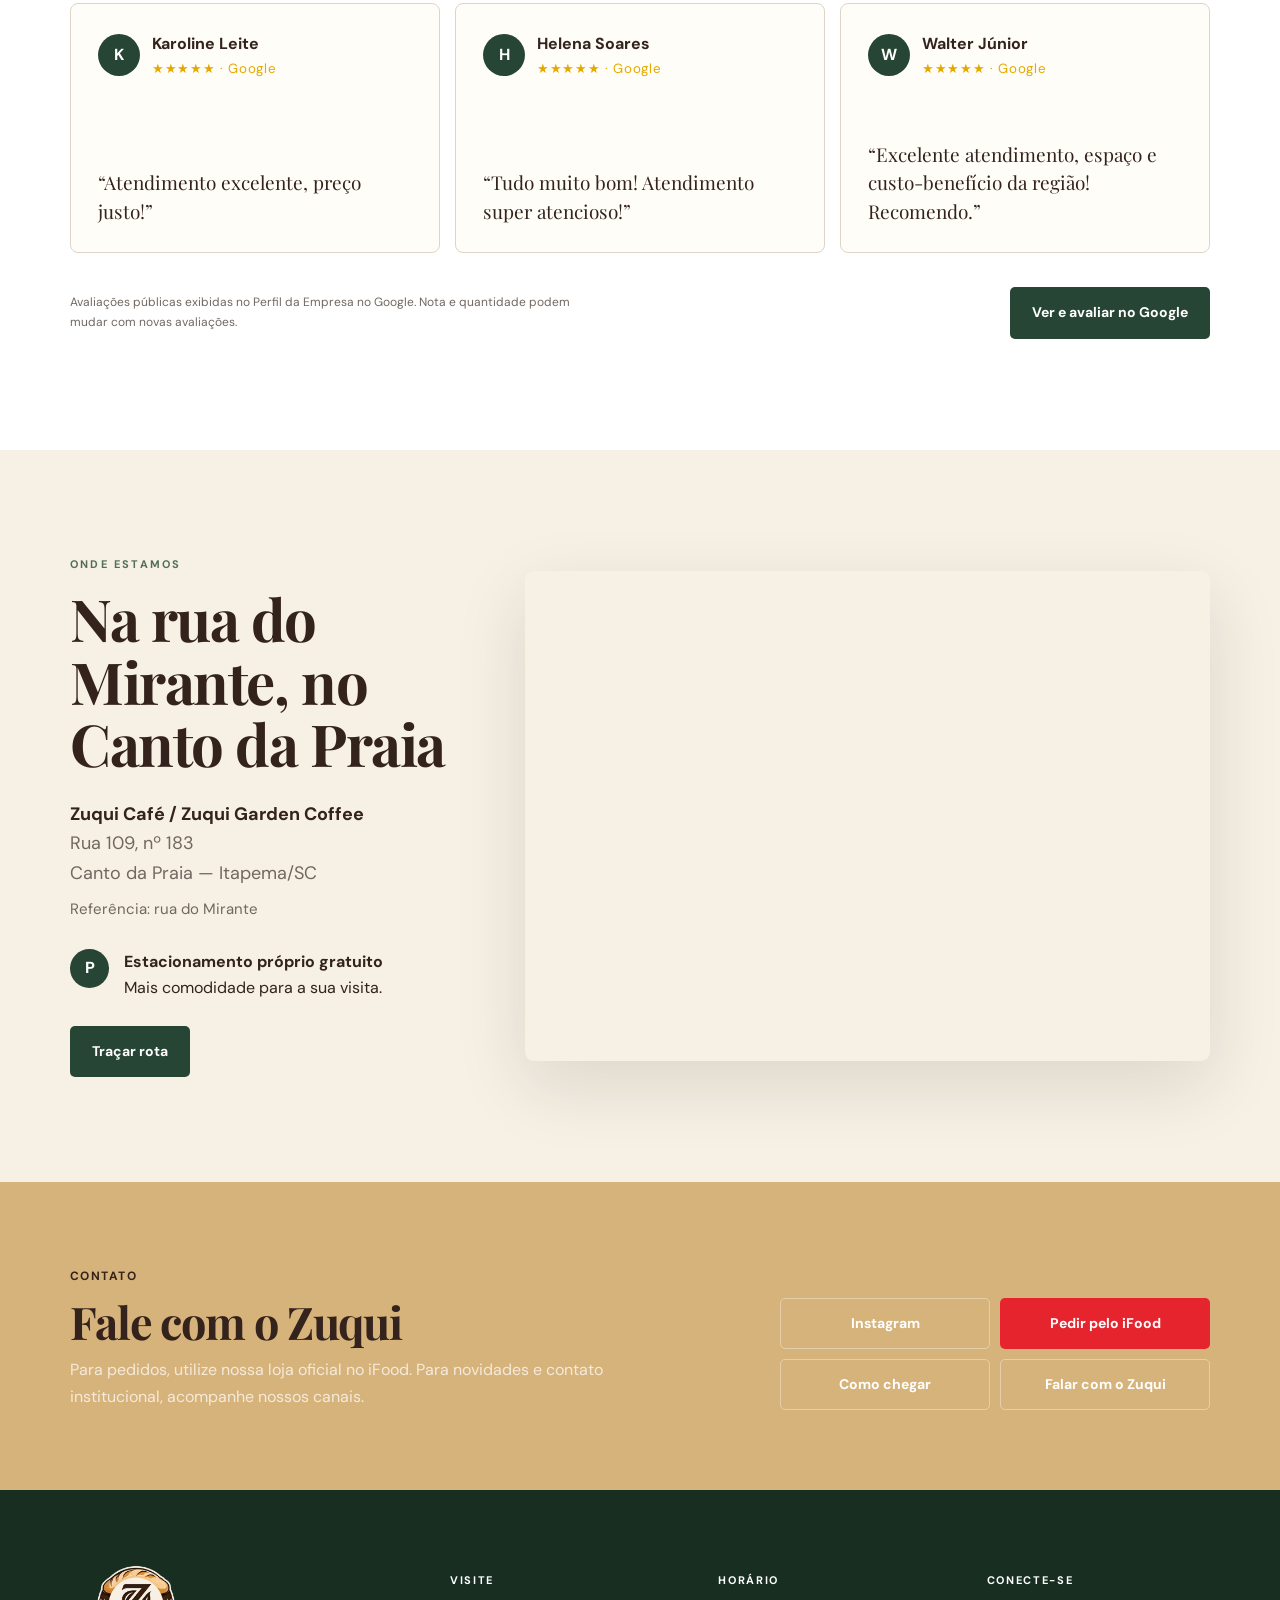
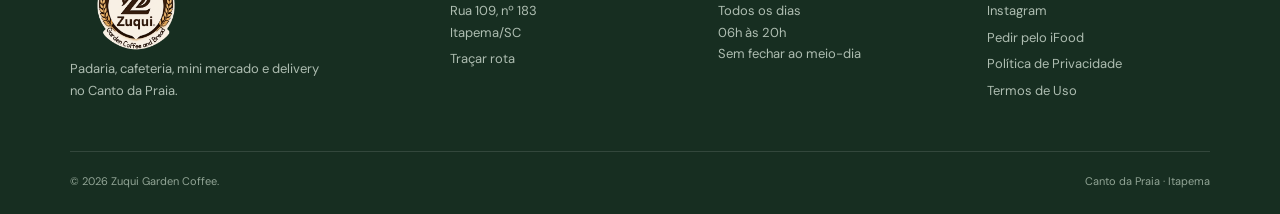
==== commit a2d8ab11: "Adiciona fotos reais do Zuqui ao site" ====
--- a/index.html
+++ b/index.html
@@ -16,9 +16,12 @@
   <meta property="og:title" content="Zuqui Café | O melhor cantinho do Canto da Praia">
   <meta property="og:description" content="Café fresco, pães, confeitaria, mini mercado e delivery pelo iFood em Itapema. Aberto todos os dias, das 6h às 20h.">
   <meta property="og:url" content="https://zuquicafe.com.br">
-  <meta property="og:image" content="https://zuquicafe.com.br/assets/og-image.svg">
+  <meta property="og:image" content="https://zuquicafe.com.br/assets/photos/frente.webp">
+  <meta property="og:image:width" content="1264">
+  <meta property="og:image:height" content="1095">
+  <meta property="og:image:alt" content="Fachada do Zuqui Garden Coffee no Canto da Praia, em Itapema">
   <script type="application/ld+json">
-  {"@context":"https://schema.org","@type":["CafeOrCoffeeShop","Bakery","LocalBusiness"],"name":"Zuqui Garden Coffee","alternateName":"Zuqui Café","url":"https://zuquicafe.com.br","telephone":"+55-47-98857-3125","image":"https://zuquicafe.com.br/assets/logo-transparente.png","sameAs":["https://www.instagram.com/zuquicafe/"],"address":{"@type":"PostalAddress","streetAddress":"Rua 109, nº 183","addressLocality":"Itapema","addressRegion":"SC","postalCode":"88220-000","addressCountry":"BR"},"openingHoursSpecification":{"@type":"OpeningHoursSpecification","dayOfWeek":["Monday","Tuesday","Wednesday","Thursday","Friday","Saturday","Sunday"],"opens":"06:00","closes":"20:00"},"aggregateRating":{"@type":"AggregateRating","ratingValue":"4.9","reviewCount":"221","bestRating":"5"},"hasMap":"https://www.google.com/maps/search/?api=1&query=Rua+109+183+Canto+da+Praia+Itapema+SC","amenityFeature":[{"@type":"LocationFeatureSpecification","name":"Estacionamento próprio gratuito","value":true},{"@type":"LocationFeatureSpecification","name":"Espaço kids","value":true}]}
+  {"@context":"https://schema.org","@type":["CafeOrCoffeeShop","Bakery","LocalBusiness"],"name":"Zuqui Garden Coffee","alternateName":"Zuqui Café","url":"https://zuquicafe.com.br","telephone":"+55-47-98857-3125","image":["https://zuquicafe.com.br/assets/photos/frente.webp","https://zuquicafe.com.br/assets/photos/vitrine.webp","https://zuquicafe.com.br/assets/photos/doce.webp"],"sameAs":["https://www.instagram.com/zuquicafe/"],"address":{"@type":"PostalAddress","streetAddress":"Rua 109, nº 183","addressLocality":"Itapema","addressRegion":"SC","postalCode":"88220-000","addressCountry":"BR"},"openingHoursSpecification":{"@type":"OpeningHoursSpecification","dayOfWeek":["Monday","Tuesday","Wednesday","Thursday","Friday","Saturday","Sunday"],"opens":"06:00","closes":"20:00"},"aggregateRating":{"@type":"AggregateRating","ratingValue":"4.9","reviewCount":"221","bestRating":"5"},"hasMap":"https://www.google.com/maps/search/?api=1&query=Rua+109+183+Canto+da+Praia+Itapema+SC","amenityFeature":[{"@type":"LocationFeatureSpecification","name":"Estacionamento próprio gratuito","value":true},{"@type":"LocationFeatureSpecification","name":"Espaço kids","value":true}]}
   </script>
 </head>
 <body>
@@ -44,21 +47,21 @@
           <div class="actions"><a class="button ifood-button hero-ifood" data-ifood href="#">Pedir pelo iFood</a><a class="button secondary" href="#localizacao">Como chegar</a></div>
           <div class="hero-facts"><div><span>Horário</span><strong>Todos os dias, 06h às 20h</strong><small>Sem fechar ao meio-dia</small></div><div><span>Comodidades</span><strong>Estacionamento gratuito</strong><small>Espaço kids</small></div></div>
         </div>
-        <div class="hero-visual reveal" aria-hidden="true"><div class="sun"></div><div class="arch"><div class="arch-copy"><small>Todos os dias</small><strong>06 — 20h</strong><span>Café fresco e bons encontros</span></div></div><div class="grain grain-one"></div><div class="grain grain-two"></div><p>Desde cedo,<br>feito para você.</p></div>
+        <figure class="hero-visual hero-photo reveal"><img src="assets/photos/frente.webp" width="1264" height="1095" fetchpriority="high" decoding="async" alt="Fachada iluminada do Zuqui Garden Coffee no Canto da Praia"><figcaption>Rua 109, nº 183 · Canto da Praia</figcaption></figure>
       </div>
     </section>
 
     <section class="section story" id="sobre"><div class="container story-grid"><div><p class="eyebrow">Nossa história</p><h2>Um negócio de família, com o jeito do Canto da Praia</h2></div><div class="story-copy"><p>O Zuqui nasceu do cuidado de uma família que conhece a região e gosta de receber bem. É um negócio tradicional do bairro, renovado para continuar fazendo parte da rotina de quem vive e passa pelo Canto da Praia.</p><p>Aqui, cada visita pode ser um café sem pressa, uma parada rápida na padaria ou a solução para aquele item que faltou em casa.</p><div class="feature-tags"><span>Empresa familiar</span><span>Atendimento acolhedor</span><span>Todo dia perto de você</span></div></div></div></section>
 
-    <section class="section bakery" id="padaria"><div class="container"><div class="section-heading"><div><p class="eyebrow">Padaria e cafeteria</p><h2>Da primeira fornada ao café da tarde</h2></div><p>Sabores para começar bem o dia, fazer uma pausa e aproveitar cada momento.</p></div><div class="product-list"><article><span>01</span><h3>Pães</h3><p>Produtos de padaria para levar ou saborear por aqui.</p></article><article><span>02</span><h3>Cafés</h3><p>A companhia certa para a manhã e para a tarde.</p></article><article><span>03</span><h3>Croissants</h3><p>Uma opção especial para deixar a pausa mais gostosa.</p></article><article><span>04</span><h3>Salgados</h3><p>Praticidade e sabor em diferentes momentos do dia.</p></article><article><span>05</span><h3>Doces</h3><p>Para acompanhar o café ou adoçar o seu dia.</p></article><article><span>06</span><h3>Lanches</h3><p>Opções para uma refeição rápida e saborosa.</p></article></div></div></section>
+    <section class="section bakery" id="padaria"><div class="container"><div class="section-heading"><div><p class="eyebrow">Padaria e cafeteria</p><h2>Da primeira fornada ao café da tarde</h2></div><p>Sabores para começar bem o dia, fazer uma pausa e aproveitar cada momento.</p></div><figure class="bakery-showcase"><img src="assets/photos/vitrine.webp" width="939" height="1255" loading="lazy" decoding="async" alt="Vitrine real do Zuqui com brownies, sonhos e produtos de padaria"><figcaption>Produtos preparados para deixar o seu dia mais gostoso.</figcaption></figure><div class="product-list"><article><span>01</span><h3>Pães</h3><p>Produtos de padaria para levar ou saborear por aqui.</p></article><article><span>02</span><h3>Cafés</h3><p>A companhia certa para a manhã e para a tarde.</p></article><article><span>03</span><h3>Croissants</h3><p>Uma opção especial para deixar a pausa mais gostosa.</p></article><article><span>04</span><h3>Salgados</h3><p>Praticidade e sabor em diferentes momentos do dia.</p></article><article><span>05</span><h3>Doces</h3><p>Para acompanhar o café ou adoçar o seu dia.</p></article><article><span>06</span><h3>Lanches</h3><p>Opções para uma refeição rápida e saborosa.</p></article></div></div></section>
 
     <section class="section market" id="mercado"><div class="container market-grid"><div class="market-mark" aria-hidden="true"><span>Mais praticidade</span><strong>no mesmo lugar</strong></div><div><p class="eyebrow">Mini mercado</p><h2>Esqueceu alguma coisa em casa?</h2><p class="lead">No Zuqui você também encontra itens de mercado para facilitar o dia. Passe para um café e aproveite para resolver as compras essenciais.</p><ul class="checks"><li>Conveniência para a rotina</li><li>Compras rápidas no bairro</li><li>Aberto também ao meio-dia</li></ul></div></div></section>
 
-    <section class="section delivery" id="delivery"><div class="container"><div class="delivery-heading"><p class="eyebrow">Delivery</p><h2>Receba nossos produtos<br><em>sem sair de casa.</em></h2><p>Escolha seus favoritos na nossa loja oficial e acompanhe o pedido pelo aplicativo.</p></div><div class="delivery-options"><article class="ifood-card delivery-main-card"><div class="service-icon" aria-hidden="true">iF</div><div><span>Canal oficial de pedidos</span><h3>Peça pelo iFood</h3><p>Acesse o cardápio, consulte a disponibilidade e receba seu pedido onde estiver.</p></div><a class="button ifood-button" data-ifood href="#">Pedir pelo iFood</a></article><article class="visit-card"><div class="service-icon" aria-hidden="true">ZQ</div><div><span>Prefere vir até aqui?</span><h3>Visite o Zuqui</h3><p>Estamos na Rua 109, no Canto da Praia, com estacionamento próprio gratuito.</p></div><a class="button light" href="#localizacao">Como chegar</a></article></div></div></section>
+    <section class="section delivery" id="delivery"><div class="container"><div class="delivery-heading"><p class="eyebrow">Delivery</p><h2>Receba nossos produtos<br><em>sem sair de casa.</em></h2><p>Escolha seus favoritos na nossa loja oficial e acompanhe o pedido pelo aplicativo.</p></div><div class="delivery-options"><article class="ifood-card delivery-main-card"><img class="delivery-photo" src="assets/photos/doce2.webp" width="1103" height="1255" loading="lazy" decoding="async" alt="Café e croissants preparados no Zuqui"><div class="service-icon" aria-hidden="true">iF</div><div><span>Canal oficial de pedidos</span><h3>Peça pelo iFood</h3><p>Acesse o cardápio, consulte a disponibilidade e receba seu pedido onde estiver.</p></div><a class="button ifood-button" data-ifood href="#">Pedir pelo iFood</a></article><article class="visit-card"><img class="delivery-photo" src="assets/photos/doce.webp" width="927" height="1255" loading="lazy" decoding="async" alt="Tortinhas de chocolate produzidas pelo Zuqui"><div class="service-icon" aria-hidden="true">ZQ</div><div><span>Prefere vir até aqui?</span><h3>Visite o Zuqui</h3><p>Estamos na Rua 109, no Canto da Praia, com estacionamento próprio gratuito.</p></div><a class="button light" href="#localizacao">Como chegar</a></article></div></div></section>
 
     <section class="section social-gallery" id="galeria"><div class="container social-grid"><div><p class="eyebrow">Acompanhe o Zuqui</p><h2>Novidades, sabores e o dia a dia da nossa casa</h2><p>As fotos oficiais e as novidades do Zuqui estão no nosso Instagram.</p><a class="instagram-link" data-instagram href="#"><svg viewBox="0 0 24 24" aria-hidden="true"><rect x="3" y="3" width="18" height="18" rx="5"></rect><circle cx="12" cy="12" r="4"></circle><circle cx="17.5" cy="6.5" r="1" class="fill"></circle></svg><span>Seguir @zuquicafe</span></a></div><div class="social-card" aria-hidden="true"><span>@zuquicafe</span><strong>Vem tomar<br>um café<br>com a gente.</strong><i>Itapema · SC</i></div></div><div id="official-gallery" class="container gallery-grid" hidden aria-label="Galeria de fotos oficiais"></div></section>
 
-    <section class="section reviews" id="avaliacoes"><div class="container"><div class="reviews-head"><div><p class="eyebrow">Avaliações no Google</p><h2>Quem vem ao Zuqui<br><em>recomenda.</em></h2></div><div class="rating-summary" aria-label="Nota 4,9 de 5 em 221 avaliações"><strong>4,9</strong><div><span class="stars" aria-hidden="true">★★★★★</span><p><b>221 avaliações</b> no Google</p></div></div></div><div class="review-highlights"><span>Ambiente acolhedor</span><span>Atendimento atencioso</span><span>Espaço kids</span><span>Café da manhã</span><span>Ótimo custo-benefício</span></div><div class="review-grid"><article><div class="review-top"><span class="avatar">N</span><div><strong>Neto Adriano</strong><small>★★★★★ · Google</small></div></div><blockquote>“Um ambiente top. Atendimento deles nota 10. Coxinha de costela uma das melhores que provei.”</blockquote></article><article><div class="review-top"><span class="avatar">V</span><div><strong>Victor Baloni</strong><small>★★★★★ · Google</small></div></div><blockquote>“Experiência única, estabelecimento completamente aconchegante, comida sempre magnífica.”</blockquote></article><article><div class="review-top"><span class="avatar">M</span><div><strong>Marcel Recaldes</strong><small>★★★★★ · Google</small></div></div><blockquote>“Excelente ambiente, aconchegante, familiar, produtos caseiros muito saborosos e atendimento impecável.”</blockquote></article><article><div class="review-top"><span class="avatar">K</span><div><strong>Karoline Leite</strong><small>★★★★★ · Google</small></div></div><blockquote>“Atendimento excelente, preço justo!”</blockquote></article><article><div class="review-top"><span class="avatar">H</span><div><strong>Helena Soares</strong><small>★★★★★ · Google</small></div></div><blockquote>“Tudo muito bom! Atendimento super atencioso!”</blockquote></article><article><div class="review-top"><span class="avatar">W</span><div><strong>Walter Júnior</strong><small>★★★★★ · Google</small></div></div><blockquote>“Excelente atendimento, espaço e custo-benefício da região! Recomendo.”</blockquote></article></div><div class="reviews-footer"><p>Avaliações públicas exibidas no Perfil da Empresa no Google. Nota e quantidade podem mudar com novas avaliações.</p><a class="button primary" href="https://www.google.com/maps/search/?api=1&query=Padaria+e+Mercado+Zuqui+Garden+Coffee+Canto+da+Praia" target="_blank" rel="noopener noreferrer">Ver avaliações no Google</a></div></div></section>
+    <section class="section reviews" id="avaliacoes"><div class="container"><div class="reviews-head"><div><p class="eyebrow">Avaliações no Google</p><h2>Quem vem ao Zuqui<br><em>recomenda.</em></h2></div><div class="rating-summary" aria-label="Nota 4,9 de 5 em 221 avaliações"><strong>4,9</strong><div><span class="stars" aria-hidden="true">★★★★★</span><p><b>221 avaliações</b> no Google</p></div></div></div><div class="review-highlights"><span>Ambiente acolhedor</span><span>Atendimento atencioso</span><span>Espaço kids</span><span>Café da manhã</span><span>Ótimo custo-benefício</span></div><div class="review-grid"><article><div class="review-top"><span class="avatar">N</span><div><strong>Neto Adriano</strong><small>★★★★★ · Google</small></div></div><blockquote>“Um ambiente top. Atendimento deles nota 10. Coxinha de costela uma das melhores que provei.”</blockquote></article><article><div class="review-top"><span class="avatar">V</span><div><strong>Victor Baloni</strong><small>★★★★★ · Google</small></div></div><blockquote>“Experiência única, estabelecimento completamente aconchegante, comida sempre magnífica.”</blockquote></article><article><div class="review-top"><span class="avatar">M</span><div><strong>Marcel Recaldes</strong><small>★★★★★ · Google</small></div></div><blockquote>“Excelente ambiente, aconchegante, familiar, produtos caseiros muito saborosos e atendimento impecável.”</blockquote></article><article><div class="review-top"><span class="avatar">K</span><div><strong>Karoline Leite</strong><small>★★★★★ · Google</small></div></div><blockquote>“Atendimento excelente, preço justo!”</blockquote></article><article><div class="review-top"><span class="avatar">H</span><div><strong>Helena Soares</strong><small>★★★★★ · Google</small></div></div><blockquote>“Tudo muito bom! Atendimento super atencioso!”</blockquote></article><article><div class="review-top"><span class="avatar">W</span><div><strong>Walter Júnior</strong><small>★★★★★ · Google</small></div></div><blockquote>“Excelente atendimento, espaço e custo-benefício da região! Recomendo.”</blockquote></article></div><div class="reviews-footer"><p>Avaliações públicas exibidas no Perfil da Empresa no Google. Nota e quantidade podem mudar com novas avaliações.</p><a class="button primary" href="https://g.page/r/CbAk4DJRkqEvEBM/review" target="_blank" rel="noopener noreferrer">Ver e avaliar no Google</a></div></div></section>
 
     <section class="section location" id="localizacao"><div class="container location-grid"><div class="location-copy"><p class="eyebrow">Onde estamos</p><h2>Na rua do Mirante, no Canto da Praia</h2><address><strong>Zuqui Café / Zuqui Garden Coffee</strong><br>Rua 109, nº 183<br>Canto da Praia — Itapema/SC<br><small>Referência: rua do Mirante</small></address><div class="parking"><span>P</span><p><strong>Estacionamento próprio gratuito</strong><br>Mais comodidade para a sua visita.</p></div><a class="button primary" href="https://www.google.com/maps/dir/?api=1&destination=Rua+109+183+Canto+da+Praia+Itapema+SC" target="_blank" rel="noopener noreferrer">Traçar rota</a></div><div class="map"><iframe title="Localização do Zuqui Café em Itapema" loading="lazy" referrerpolicy="no-referrer-when-downgrade" src="https://www.google.com/maps?q=Rua%20109%2C%20183%2C%20Canto%20da%20Praia%2C%20Itapema%20SC&output=embed"></iframe></div></div></section>
 
--- a/styles.css
+++ b/styles.css
@@ -17,3 +17,8 @@
 .nav-instagram{position:relative;padding-left:24px!important}.nav-instagram:before{content:'';position:absolute;left:4px;top:50%;width:13px;height:13px;translate:0 -50%;border:1.7px solid currentColor;border-radius:4px}.nav-instagram:after{content:'';position:absolute;left:8px;top:50%;width:4px;height:4px;translate:0 -50%;border:1.4px solid currentColor;border-radius:50%}.hero-ifood{min-width:210px;box-shadow:0 10px 28px rgba(205,35,50,.25);text-transform:uppercase;letter-spacing:.04em}.delivery-heading>p:last-child{max-width:600px;margin:18px auto 0;color:#d7e1d9;font-size:17px}.delivery-main-card{border:2px solid rgba(234,29,44,.2);box-shadow:0 18px 50px rgba(0,0,0,.2)}.visit-card{background:#315b41}.contact-band>.container{gap:50px}.contact-band p{max-width:590px;margin:12px 0 0;color:rgba(255,255,255,.72)}.contact-actions{display:grid;grid-template-columns:repeat(2,minmax(170px,1fr));gap:10px;min-width:min(100%,430px)}.contact-actions .button{width:100%}.contact-instagram,.contact-route,.contact-whatsapp{border-color:rgba(255,255,255,.35);color:#fff;background:transparent}.contact-instagram:hover,.contact-route:hover,.contact-whatsapp:hover{background:rgba(255,255,255,.1)}.ifood-mobile-float{display:none}
 @media(max-width:900px){.nav-instagram{padding-left:30px!important}.nav-instagram:before{left:9px}.nav-instagram:after{left:13px}.contact-actions{width:100%}}
 @media(max-width:580px){body{padding-bottom:72px}.hero-ifood{min-width:0}.contact-actions{grid-template-columns:1fr}.ifood-mobile-float{position:fixed;right:14px;bottom:14px;left:14px;z-index:60;display:flex;min-height:52px;align-items:center;justify-content:center;border-radius:7px;background:#ea1d2c;color:#fff;box-shadow:0 10px 30px rgba(0,0,0,.3);font-size:14px;font-weight:800;letter-spacing:.04em;text-decoration:none;text-transform:uppercase}.ifood-mobile-float:before{content:'iF';display:grid;width:28px;height:28px;margin-right:10px;place-items:center;border:1px solid rgba(255,255,255,.65);border-radius:50%;font-size:11px}.contact-band{padding-bottom:45px}}
+
+/* Fotografias reais do Zuqui. */
+.hero-photo{position:relative;height:540px;margin:0;overflow:hidden;border:10px solid rgba(255,255,255,.58);border-radius:230px 230px 12px 12px;background:#172e21;box-shadow:var(--shadow)}.hero-photo img{width:100%;height:100%;object-fit:cover;object-position:52% center}.hero-photo figcaption{position:absolute;right:18px;bottom:18px;left:18px;padding:12px 15px;border-radius:5px;color:#fff;background:rgba(23,46,33,.82);backdrop-filter:blur(6px);font-size:12px;font-weight:700;text-align:center}.bakery-showcase{display:grid;grid-template-columns:minmax(280px,.8fr) 1fr;align-items:stretch;min-height:390px;margin:48px 0 0;overflow:hidden;border:1px solid rgba(255,255,255,.2);border-radius:12px;background:#315b41}.bakery-showcase img{width:100%;height:390px;object-fit:cover;object-position:center 42%}.bakery-showcase figcaption{display:flex;align-items:center;padding:45px;font-family:'Playfair Display',serif;font-size:clamp(27px,3vw,42px);line-height:1.18}.delivery-photo{grid-column:1/-1;width:100%;height:230px;margin-bottom:6px;border-radius:7px;object-fit:cover}.delivery-main-card .delivery-photo{object-position:center 58%}.visit-card .delivery-photo{object-position:center 68%}.gallery-grid{column-fill:balance}.gallery-grid figure{position:relative;overflow:hidden;border-radius:8px;background:var(--cream)}.gallery-grid img{display:block;transition:transform .35s ease}.gallery-grid figure:hover img{transform:scale(1.025)}
+@media(max-width:900px){.hero-photo{height:min(72vw,560px)}.bakery-showcase{grid-template-columns:1fr}.bakery-showcase img{height:430px}.bakery-showcase figcaption{padding:30px}.gallery-grid:not([hidden]){columns:2}}
+@media(max-width:580px){.hero-photo{height:430px;border-width:6px;border-radius:180px 180px 10px 10px}.hero-photo figcaption{right:10px;bottom:10px;left:10px}.bakery-showcase{margin-top:32px}.bakery-showcase img{height:330px}.bakery-showcase figcaption{padding:24px;font-size:28px}.delivery-photo{height:210px}.gallery-grid:not([hidden]){columns:1;gap:10px}.gallery-grid figure{margin-bottom:10px}}
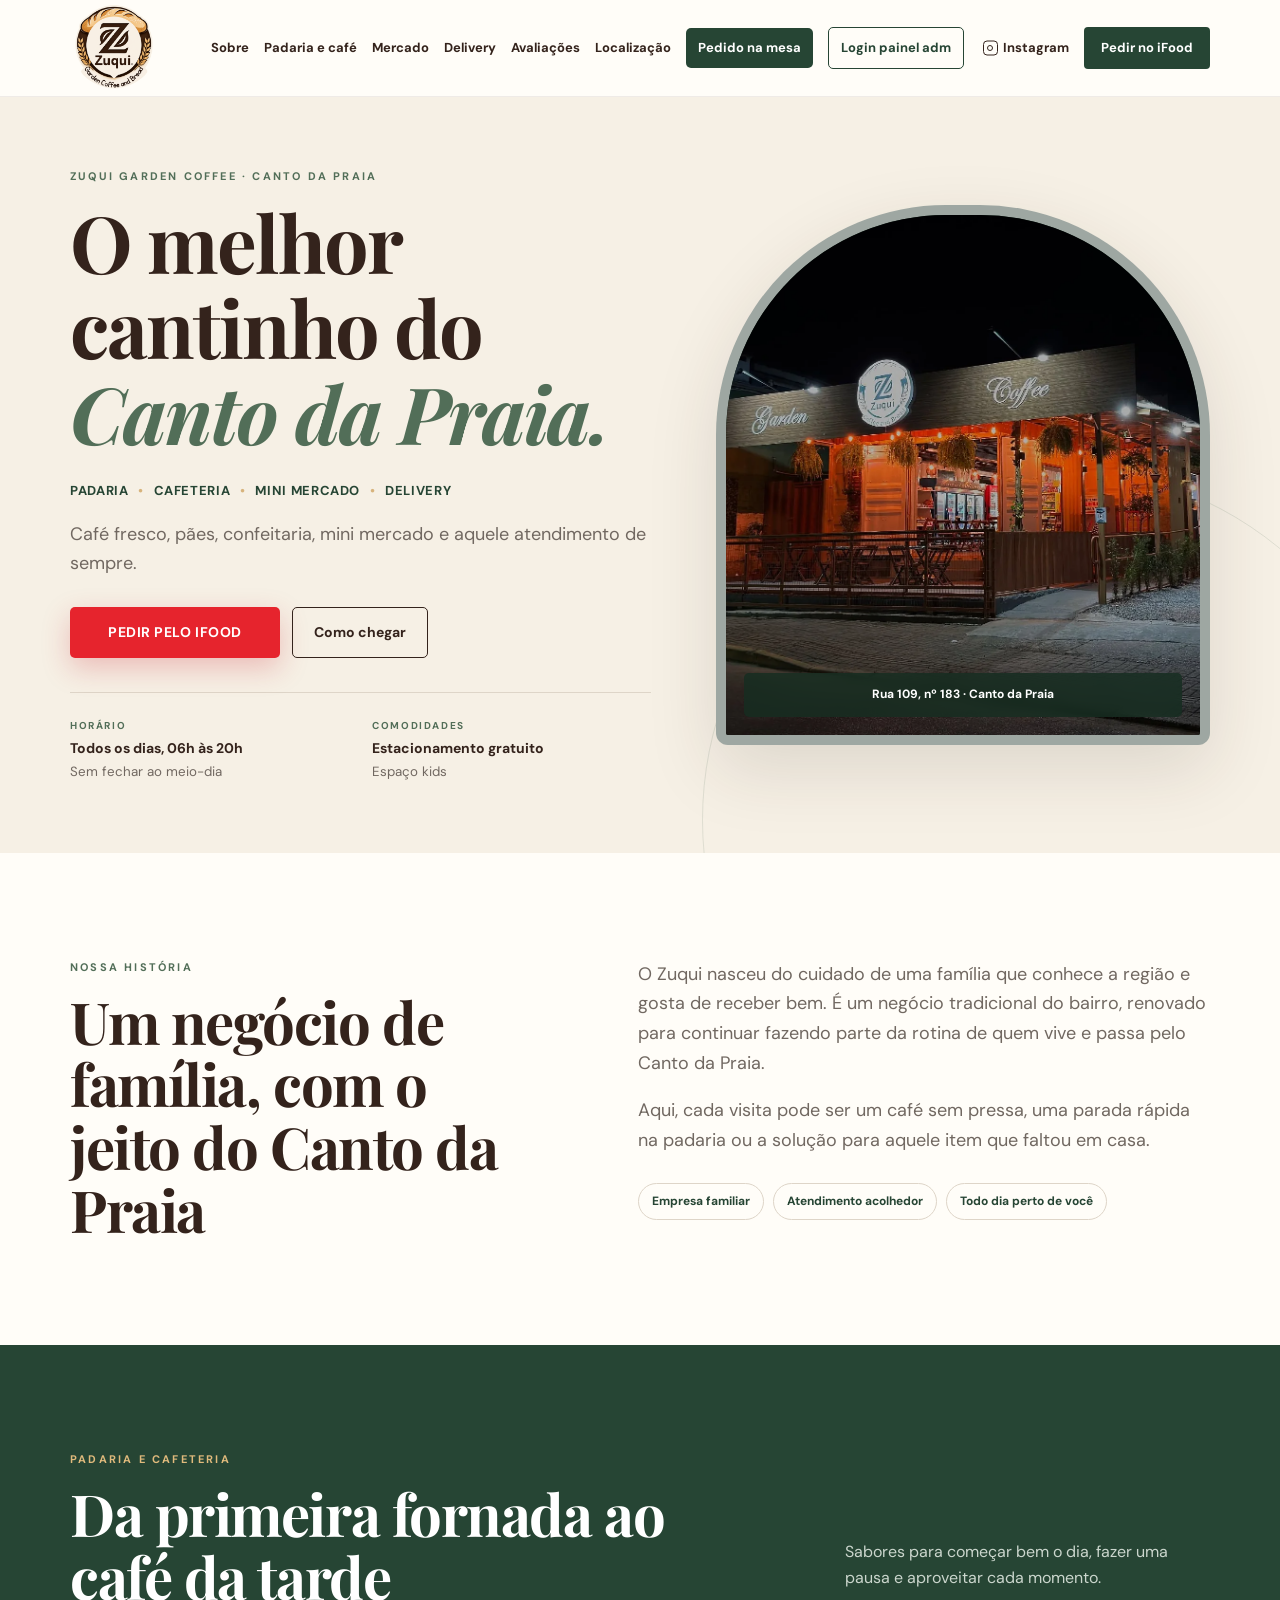
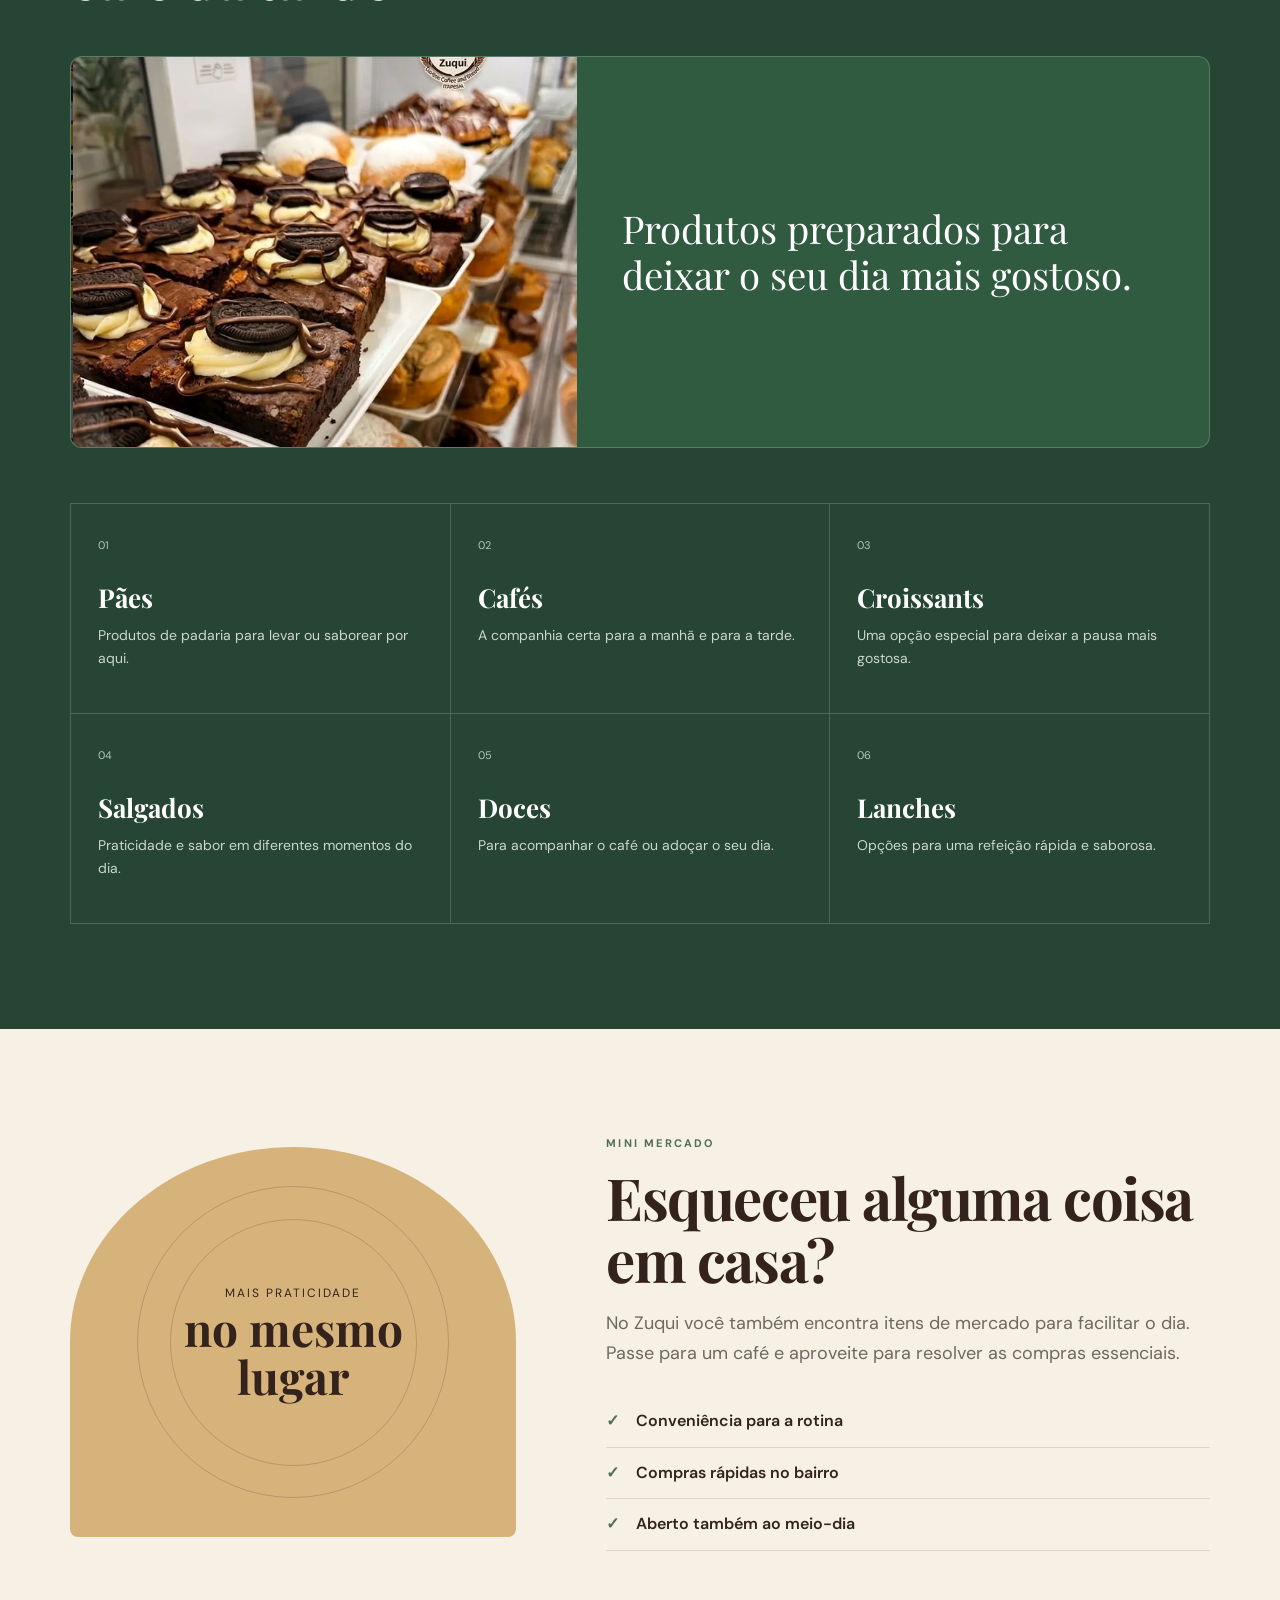
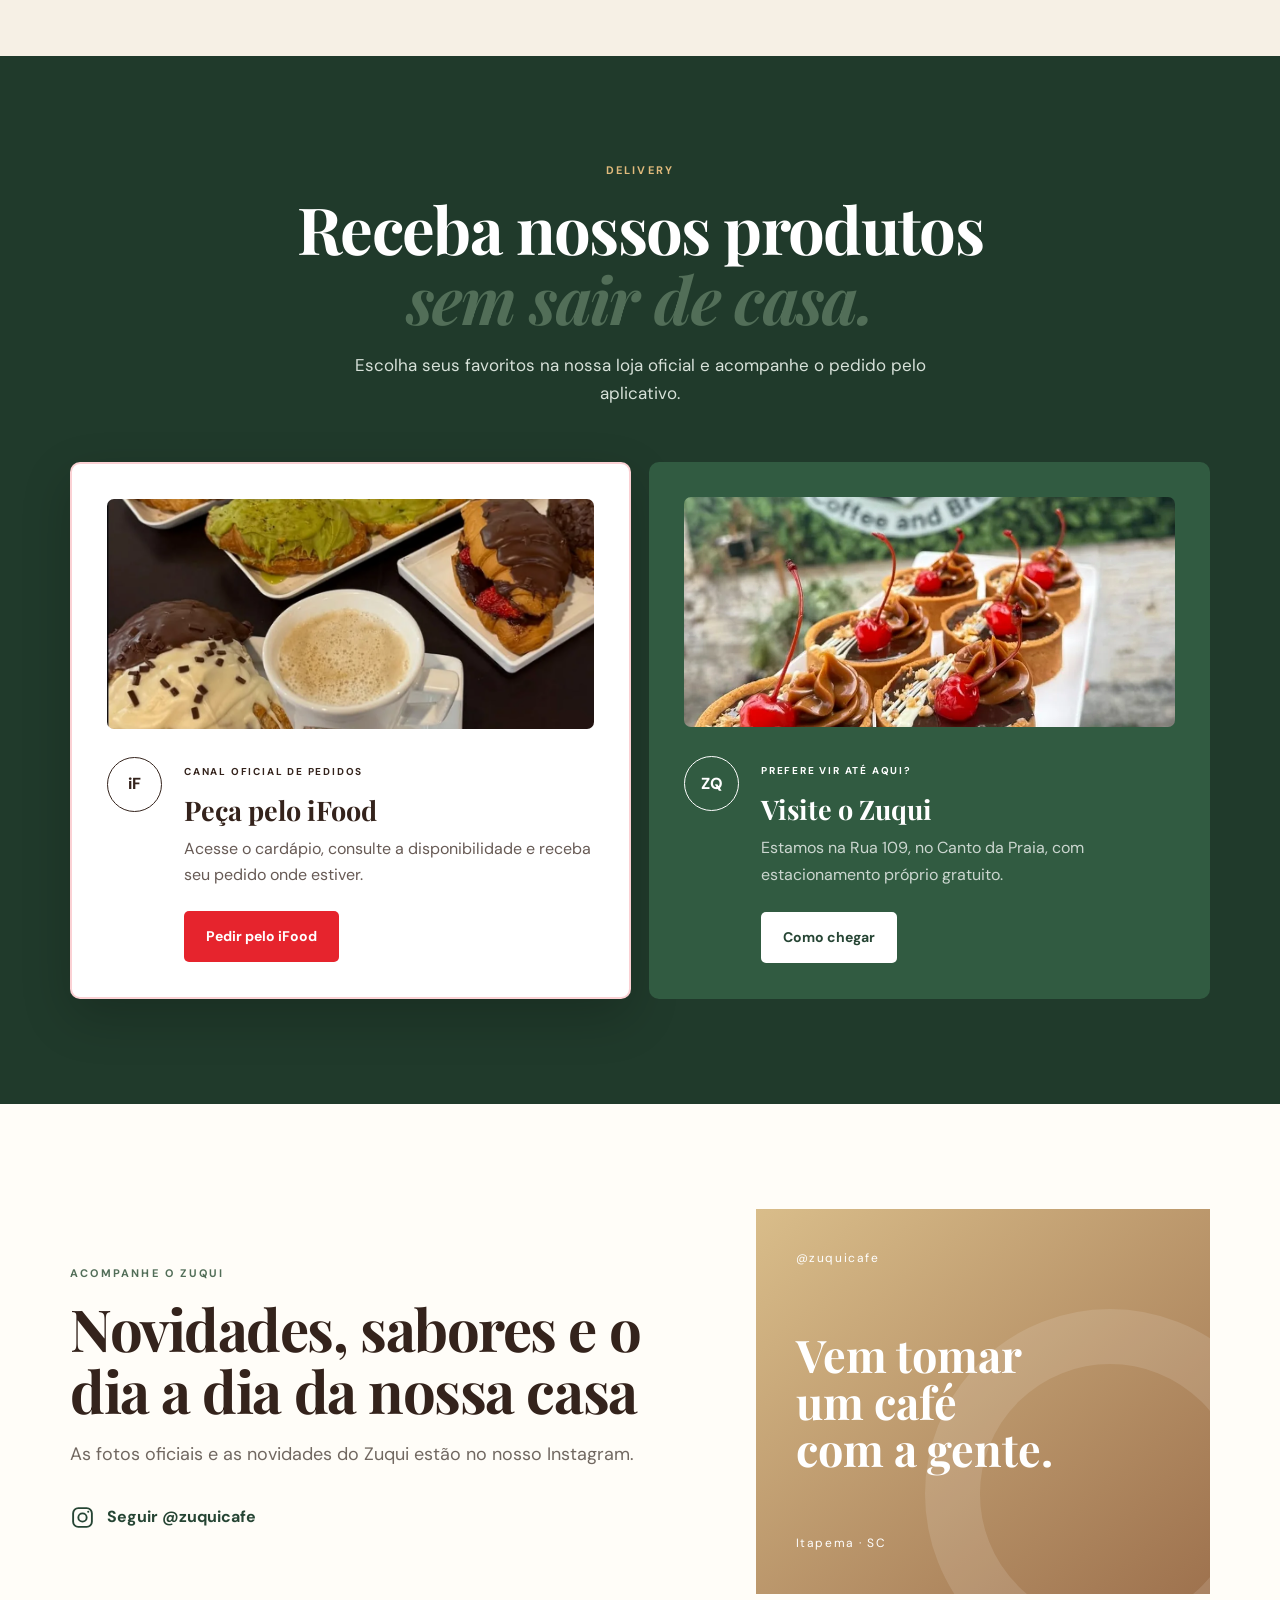
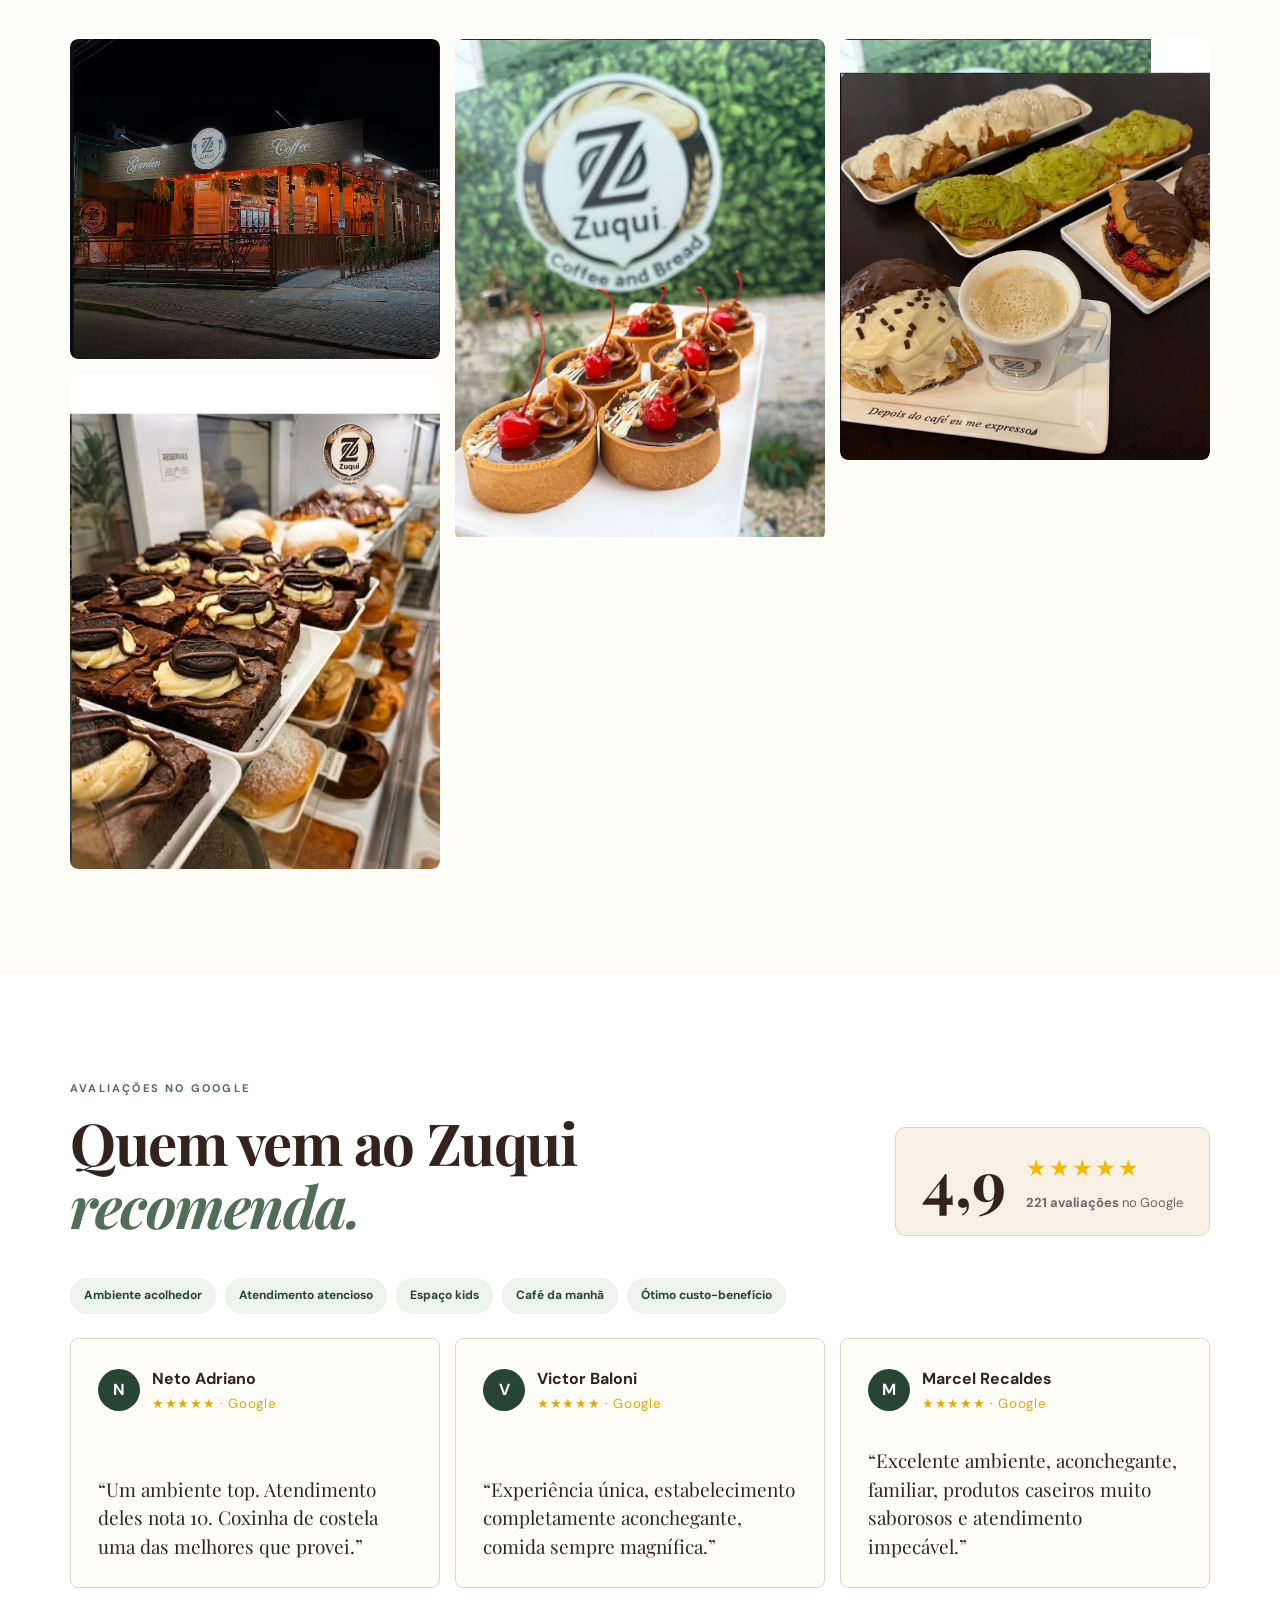
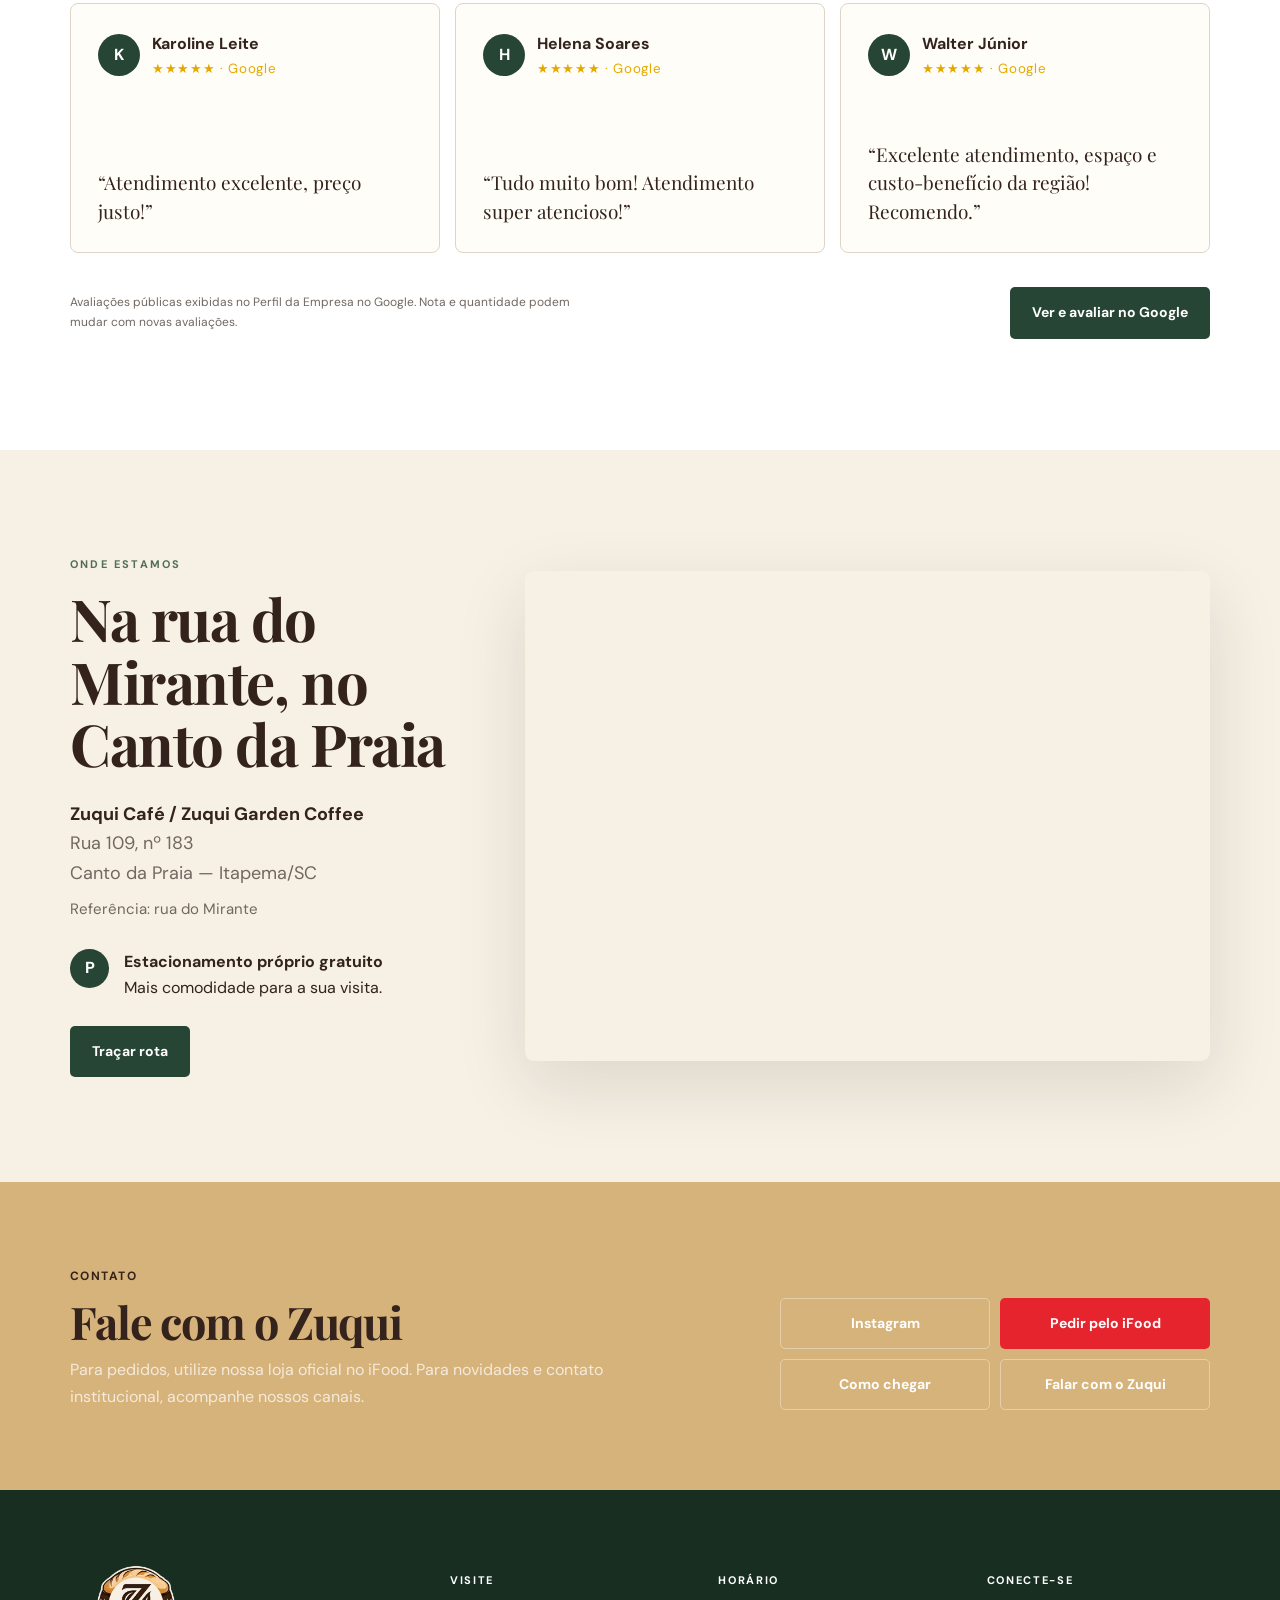
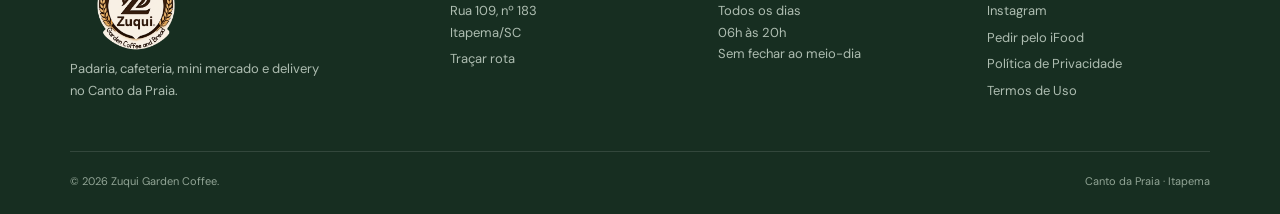
==== commit 87c21aea: "Adiciona acessos ao cardapio no topo" ====
--- a/index.html
+++ b/index.html
@@ -31,7 +31,7 @@
       <a class="wordmark logo-link" href="#inicio" aria-label="Zuqui Café — início"><img class="official-logo" src="assets/logo-transparente.png" width="1254" height="1254" alt="Zuqui Garden Coffee and Bread"></a>
       <button class="menu-button" aria-expanded="false" aria-controls="main-nav" aria-label="Abrir menu"><span></span><span></span><span></span></button>
       <nav id="main-nav" aria-label="Navegação principal">
-        <a href="#sobre">Sobre</a><a href="#padaria">Padaria e café</a><a href="#mercado">Mercado</a><a href="#delivery">Delivery</a><a href="#avaliacoes">Avaliações</a><a href="#localizacao">Localização</a><a class="nav-instagram" data-instagram href="#" aria-label="Instagram do Zuqui Café">Instagram</a><a class="nav-contact" data-ifood href="#">Pedir no iFood</a>
+        <a href="#sobre">Sobre</a><a href="#padaria">Padaria e café</a><a href="#mercado">Mercado</a><a href="#delivery">Delivery</a><a href="#avaliacoes">Avaliações</a><a href="#localizacao">Localização</a><a class="nav-service nav-table" href="/cardapio/">Pedido na mesa</a><a class="nav-service nav-admin" href="/cardapioAdm/">Login painel adm</a><a class="nav-instagram" data-instagram href="#" aria-label="Instagram do Zuqui Café">Instagram</a><a class="nav-contact" data-ifood href="#">Pedir no iFood</a>
       </nav>
     </div>
   </header>
--- a/styles.css
+++ b/styles.css
@@ -14,6 +14,7 @@
 .nav-wrap{height:96px}.logo-link .official-logo{width:88px;height:88px;mix-blend-mode:normal}.footer-brand .official-logo{width:132px}.reviews{background:#fff}.reviews-head{display:flex;align-items:flex-end;justify-content:space-between;gap:50px}.reviews-head em{color:var(--leaf)}.rating-summary{display:flex;align-items:center;gap:20px;padding:22px 26px;border:1px solid var(--line);border-radius:10px;background:var(--cream)}.rating-summary>strong{font-family:'Playfair Display',serif;font-size:62px;line-height:1}.stars{display:block;color:#f5b800;font-size:23px;letter-spacing:2px}.rating-summary p{margin:4px 0 0;color:var(--muted);font-size:13px}.review-highlights{display:flex;flex-wrap:wrap;gap:9px;margin:42px 0 24px}.review-highlights span{padding:8px 14px;border-radius:99px;background:#eef3ed;color:var(--forest);font-size:12px;font-weight:700}.review-grid{display:grid;grid-template-columns:repeat(3,1fr);gap:15px}.review-grid article{display:flex;min-height:250px;flex-direction:column;padding:27px;border:1px solid var(--line);border-radius:8px;background:var(--paper)}.review-top{display:flex;align-items:center;gap:12px}.avatar{display:grid;width:42px;height:42px;flex:none;place-items:center;border-radius:50%;background:var(--forest);color:#fff;font-weight:700}.review-top div{display:flex;flex-direction:column}.review-top small{color:#e4a900;letter-spacing:.05em}.review-grid blockquote{margin:auto 0 0;font-family:'Playfair Display',serif;font-size:19px;line-height:1.5}.reviews-footer{display:flex;align-items:center;justify-content:space-between;gap:35px;margin-top:28px}.reviews-footer p{max-width:520px;color:var(--muted);font-size:12px}.google-actions{display:flex;flex-wrap:wrap;gap:10px}.google-actions .button{width:auto;flex:none}@media(max-width:900px){.site-header nav{top:96px}.reviews-head{align-items:flex-start;flex-direction:column}.review-grid{grid-template-columns:1fr 1fr}}@media(max-width:580px){.nav-wrap{height:78px}.site-header nav{top:78px}.logo-link .official-logo{width:70px;height:70px}.reviews-head{gap:25px}.rating-summary{width:100%;padding:18px}.review-grid{grid-template-columns:1fr}.review-grid article{min-height:210px}.reviews-footer{align-items:stretch;flex-direction:column}.google-actions{display:grid}.google-actions .button{width:100%}}
 
 /* iFood é o único canal de pedidos; WhatsApp permanece apenas institucional. */
+.site-header nav{gap:15px}.nav-service{padding:9px 12px!important;border-radius:5px;text-align:center}.nav-table{color:#fff!important;background:var(--forest)}.nav-admin{border:1px solid var(--forest);color:var(--forest)}
 .nav-instagram{position:relative;padding-left:24px!important}.nav-instagram:before{content:'';position:absolute;left:4px;top:50%;width:13px;height:13px;translate:0 -50%;border:1.7px solid currentColor;border-radius:4px}.nav-instagram:after{content:'';position:absolute;left:8px;top:50%;width:4px;height:4px;translate:0 -50%;border:1.4px solid currentColor;border-radius:50%}.hero-ifood{min-width:210px;box-shadow:0 10px 28px rgba(205,35,50,.25);text-transform:uppercase;letter-spacing:.04em}.delivery-heading>p:last-child{max-width:600px;margin:18px auto 0;color:#d7e1d9;font-size:17px}.delivery-main-card{border:2px solid rgba(234,29,44,.2);box-shadow:0 18px 50px rgba(0,0,0,.2)}.visit-card{background:#315b41}.contact-band>.container{gap:50px}.contact-band p{max-width:590px;margin:12px 0 0;color:rgba(255,255,255,.72)}.contact-actions{display:grid;grid-template-columns:repeat(2,minmax(170px,1fr));gap:10px;min-width:min(100%,430px)}.contact-actions .button{width:100%}.contact-instagram,.contact-route,.contact-whatsapp{border-color:rgba(255,255,255,.35);color:#fff;background:transparent}.contact-instagram:hover,.contact-route:hover,.contact-whatsapp:hover{background:rgba(255,255,255,.1)}.ifood-mobile-float{display:none}
 @media(max-width:900px){.nav-instagram{padding-left:30px!important}.nav-instagram:before{left:9px}.nav-instagram:after{left:13px}.contact-actions{width:100%}}
 @media(max-width:580px){body{padding-bottom:72px}.hero-ifood{min-width:0}.contact-actions{grid-template-columns:1fr}.ifood-mobile-float{position:fixed;right:14px;bottom:14px;left:14px;z-index:60;display:flex;min-height:52px;align-items:center;justify-content:center;border-radius:7px;background:#ea1d2c;color:#fff;box-shadow:0 10px 30px rgba(0,0,0,.3);font-size:14px;font-weight:800;letter-spacing:.04em;text-decoration:none;text-transform:uppercase}.ifood-mobile-float:before{content:'iF';display:grid;width:28px;height:28px;margin-right:10px;place-items:center;border:1px solid rgba(255,255,255,.65);border-radius:50%;font-size:11px}.contact-band{padding-bottom:45px}}
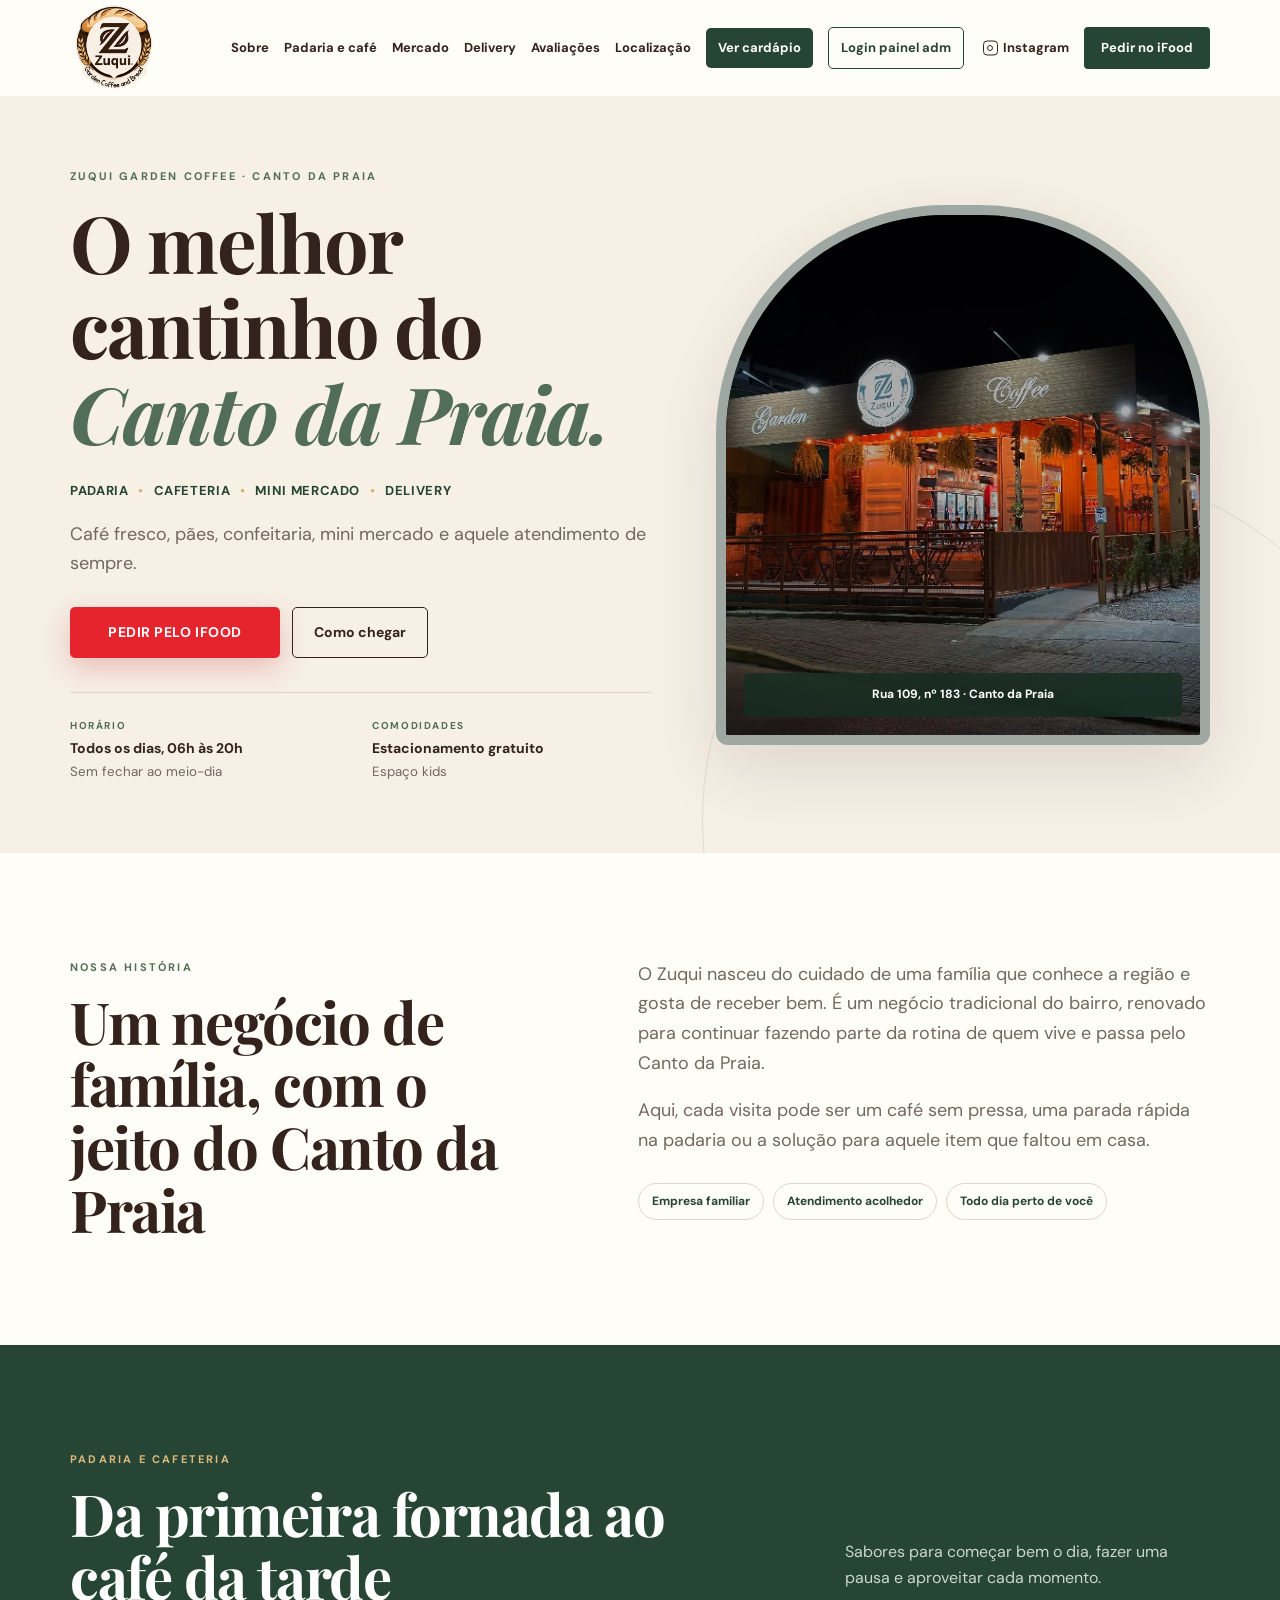
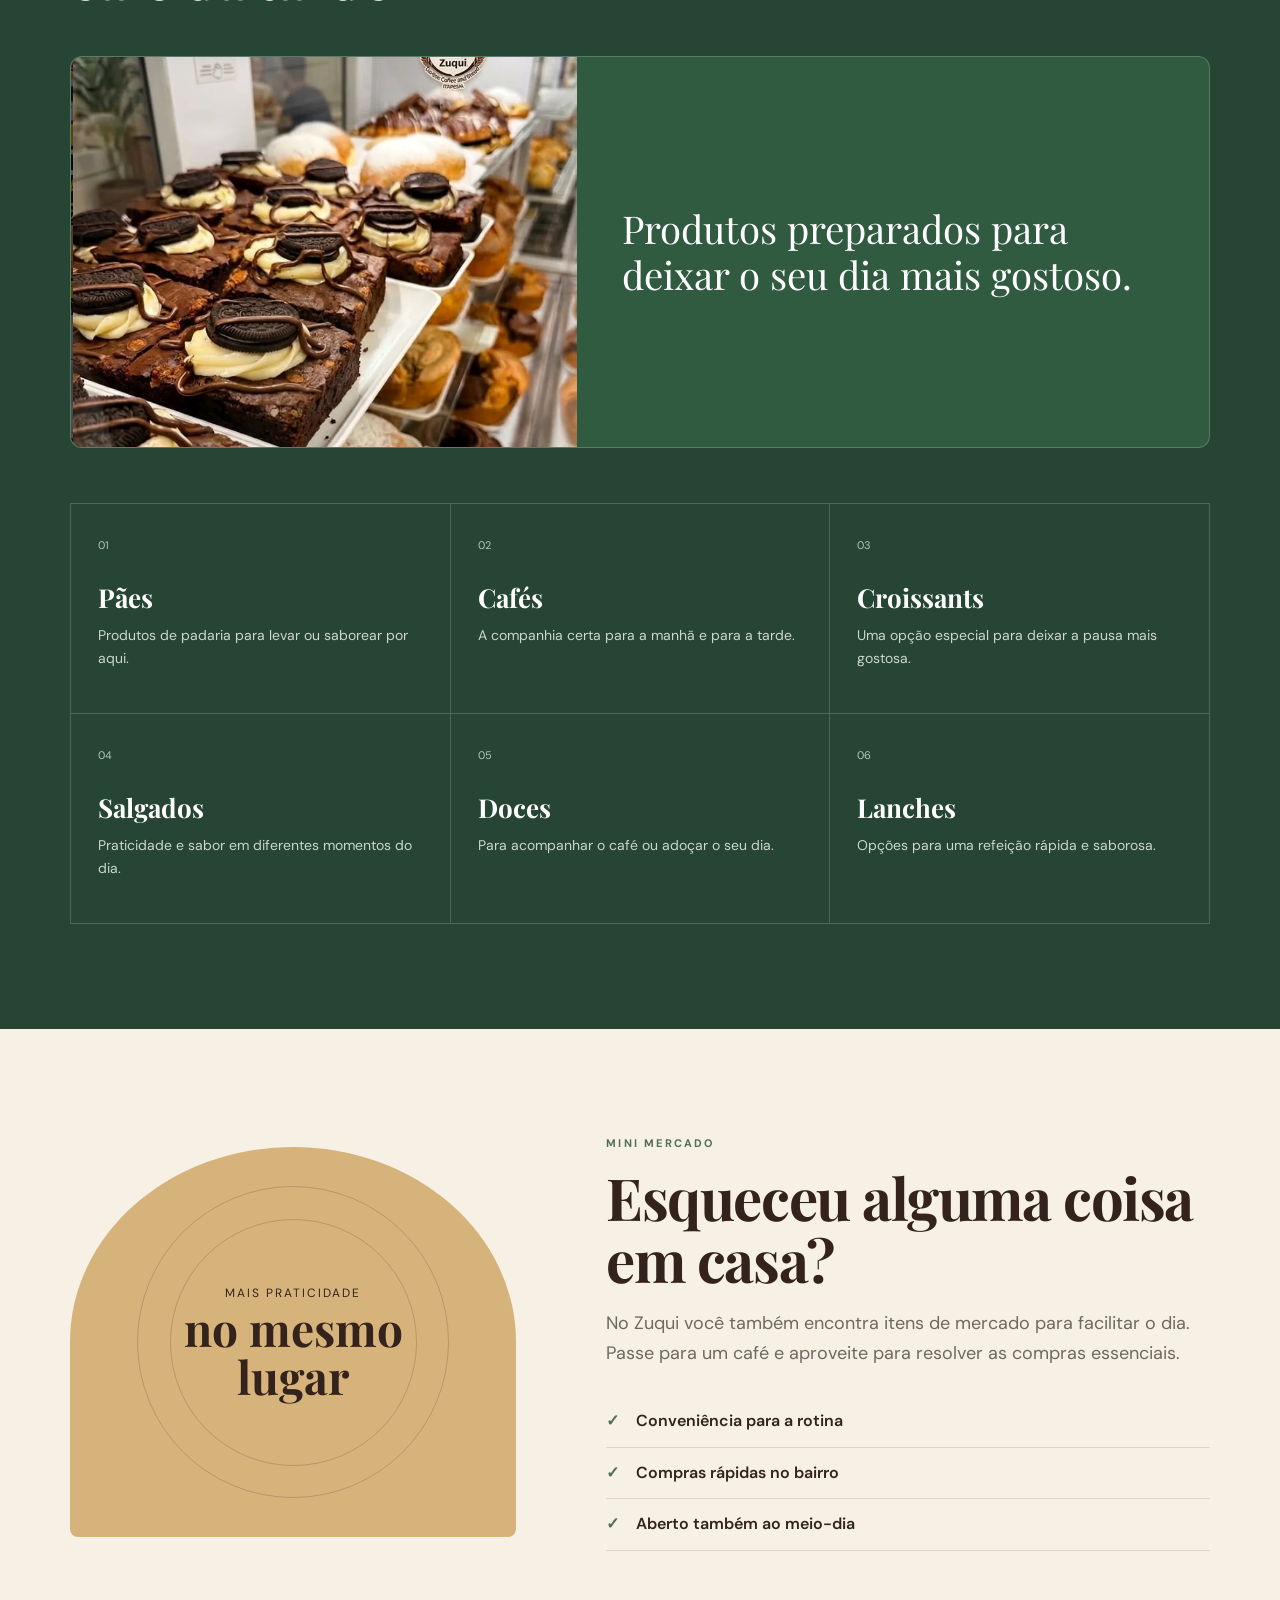
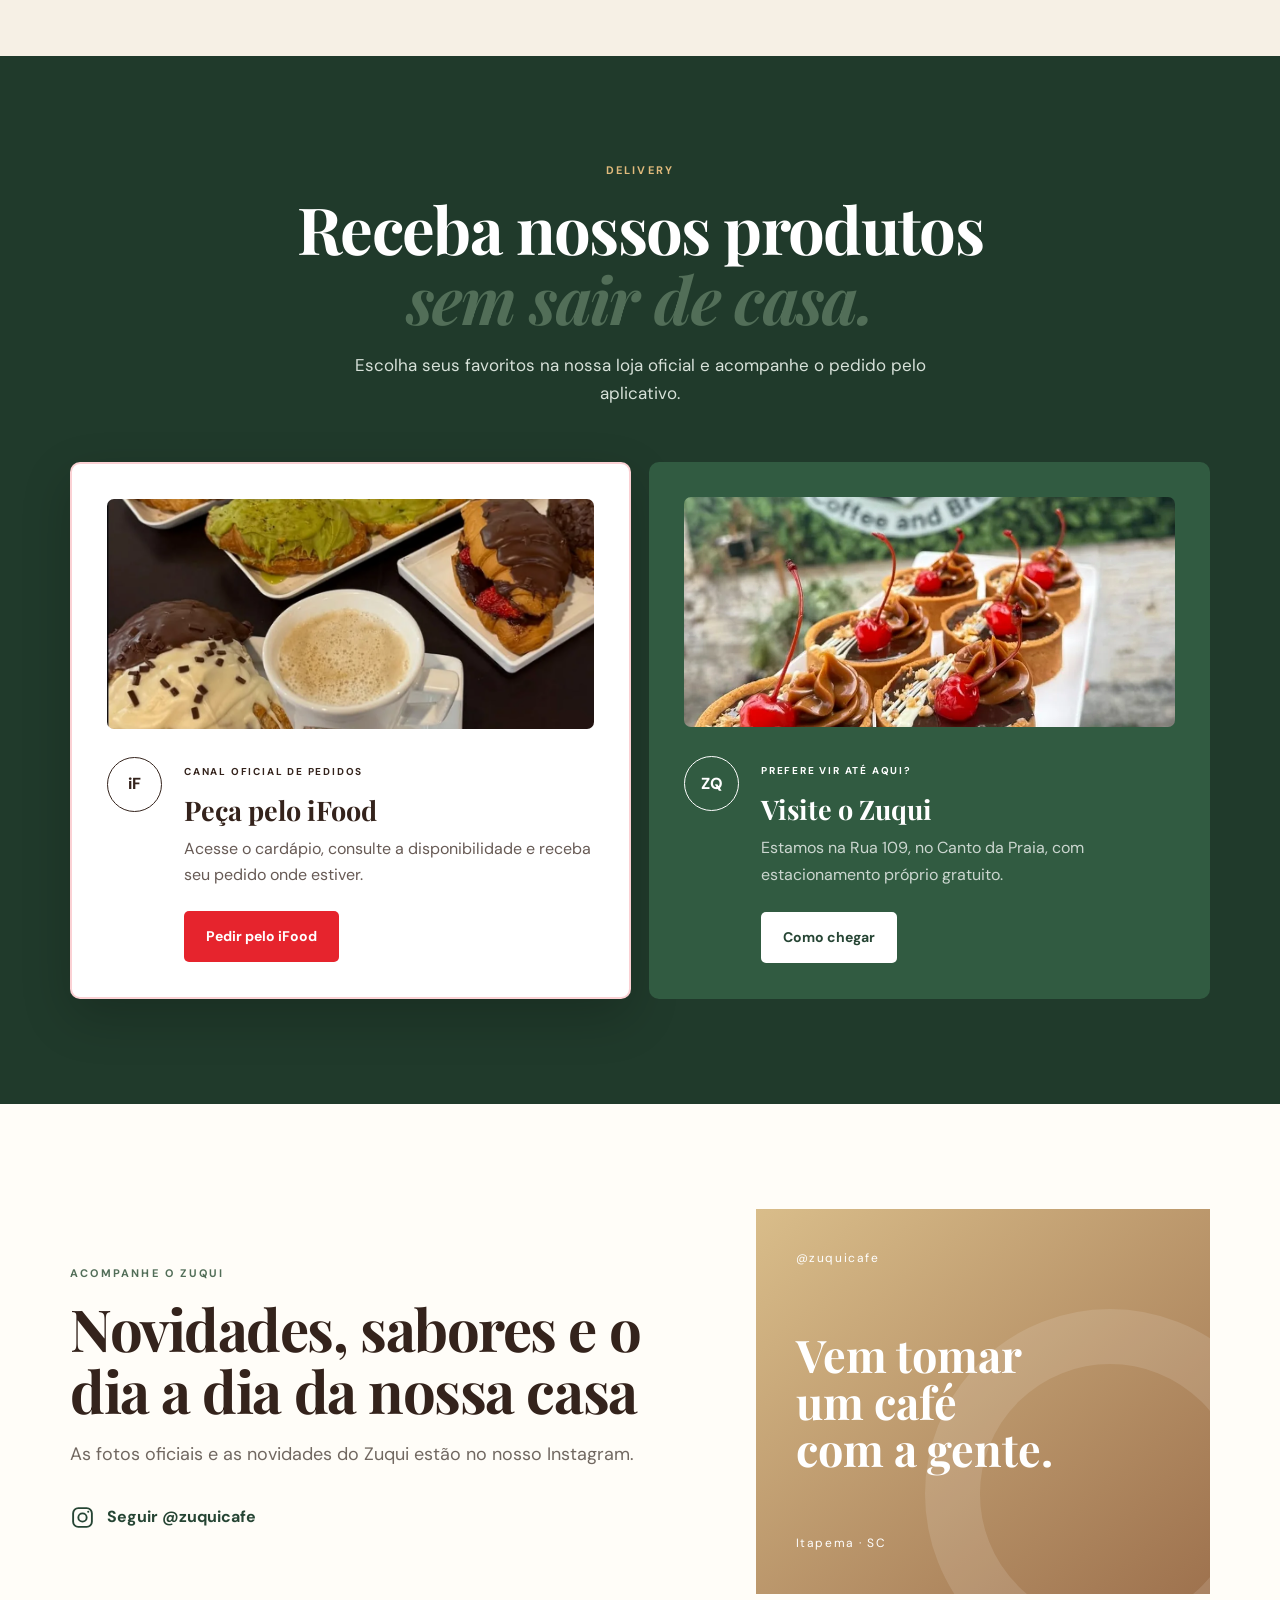
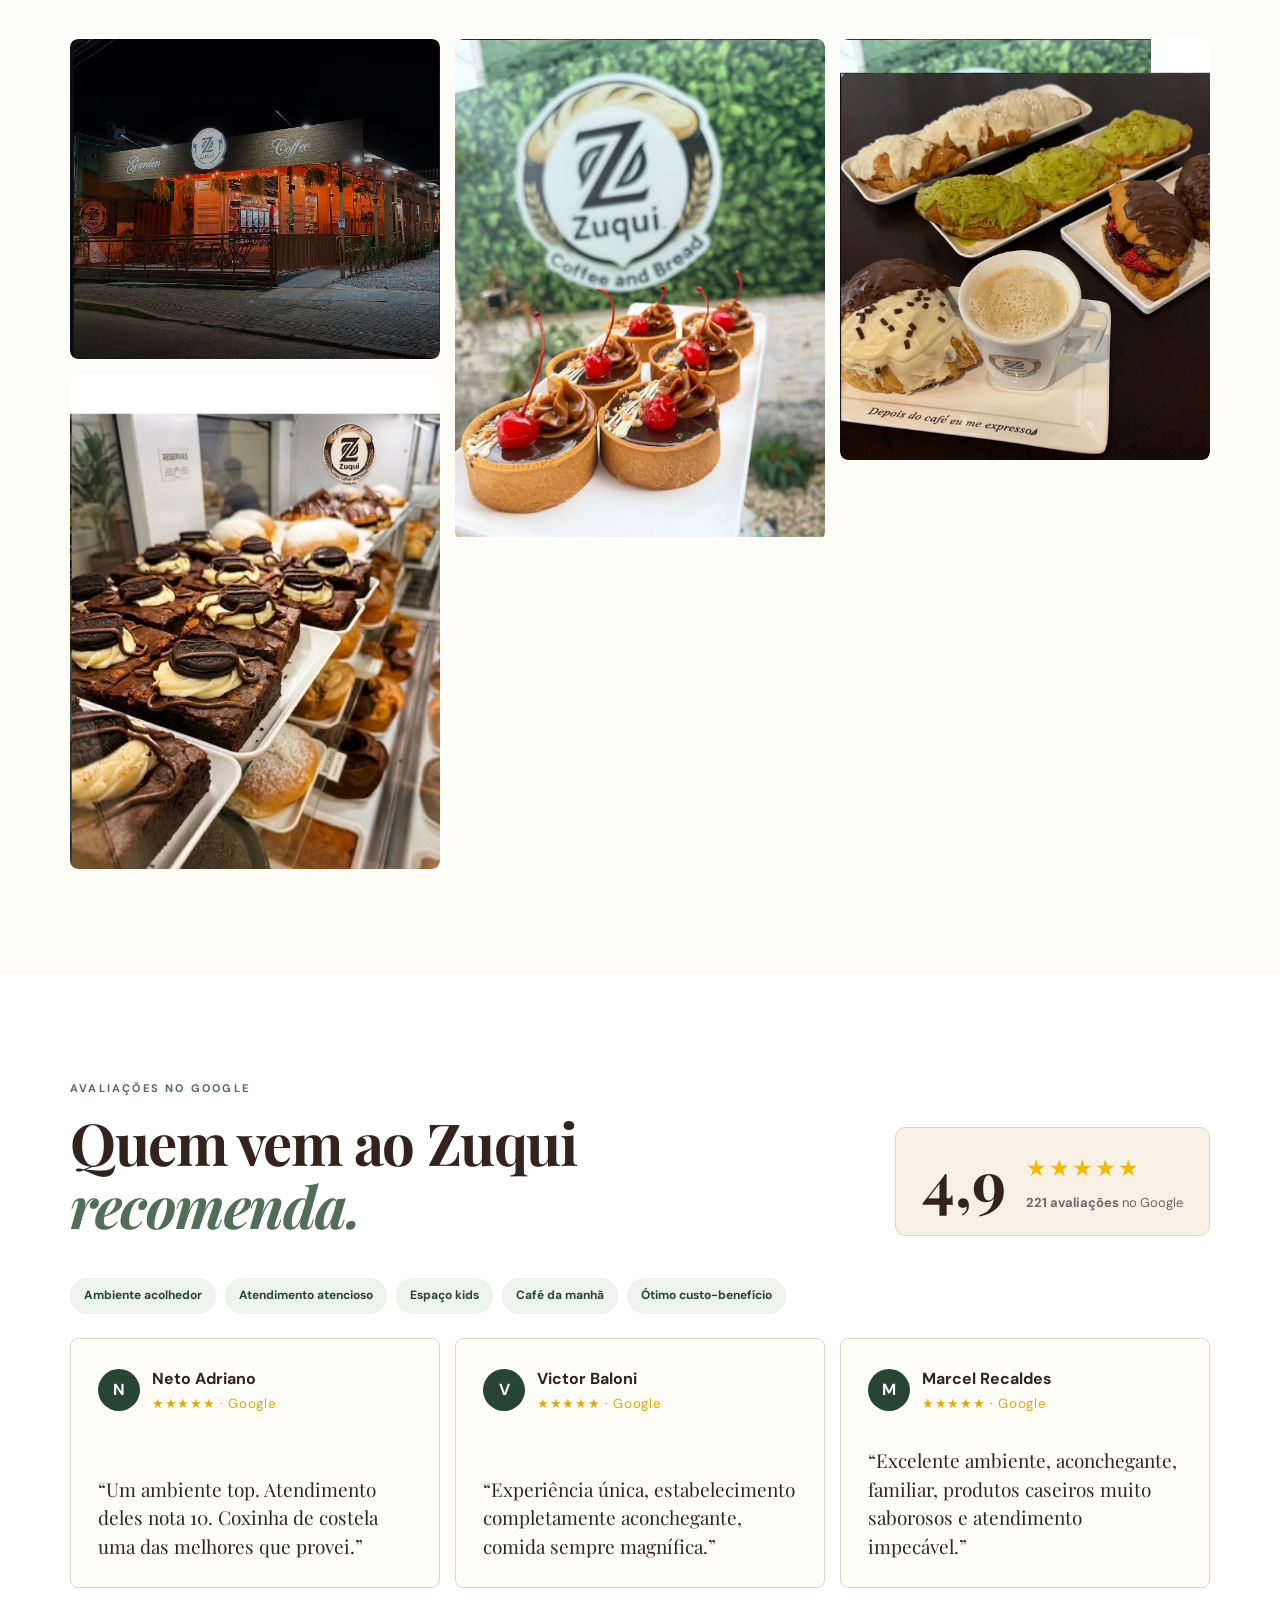
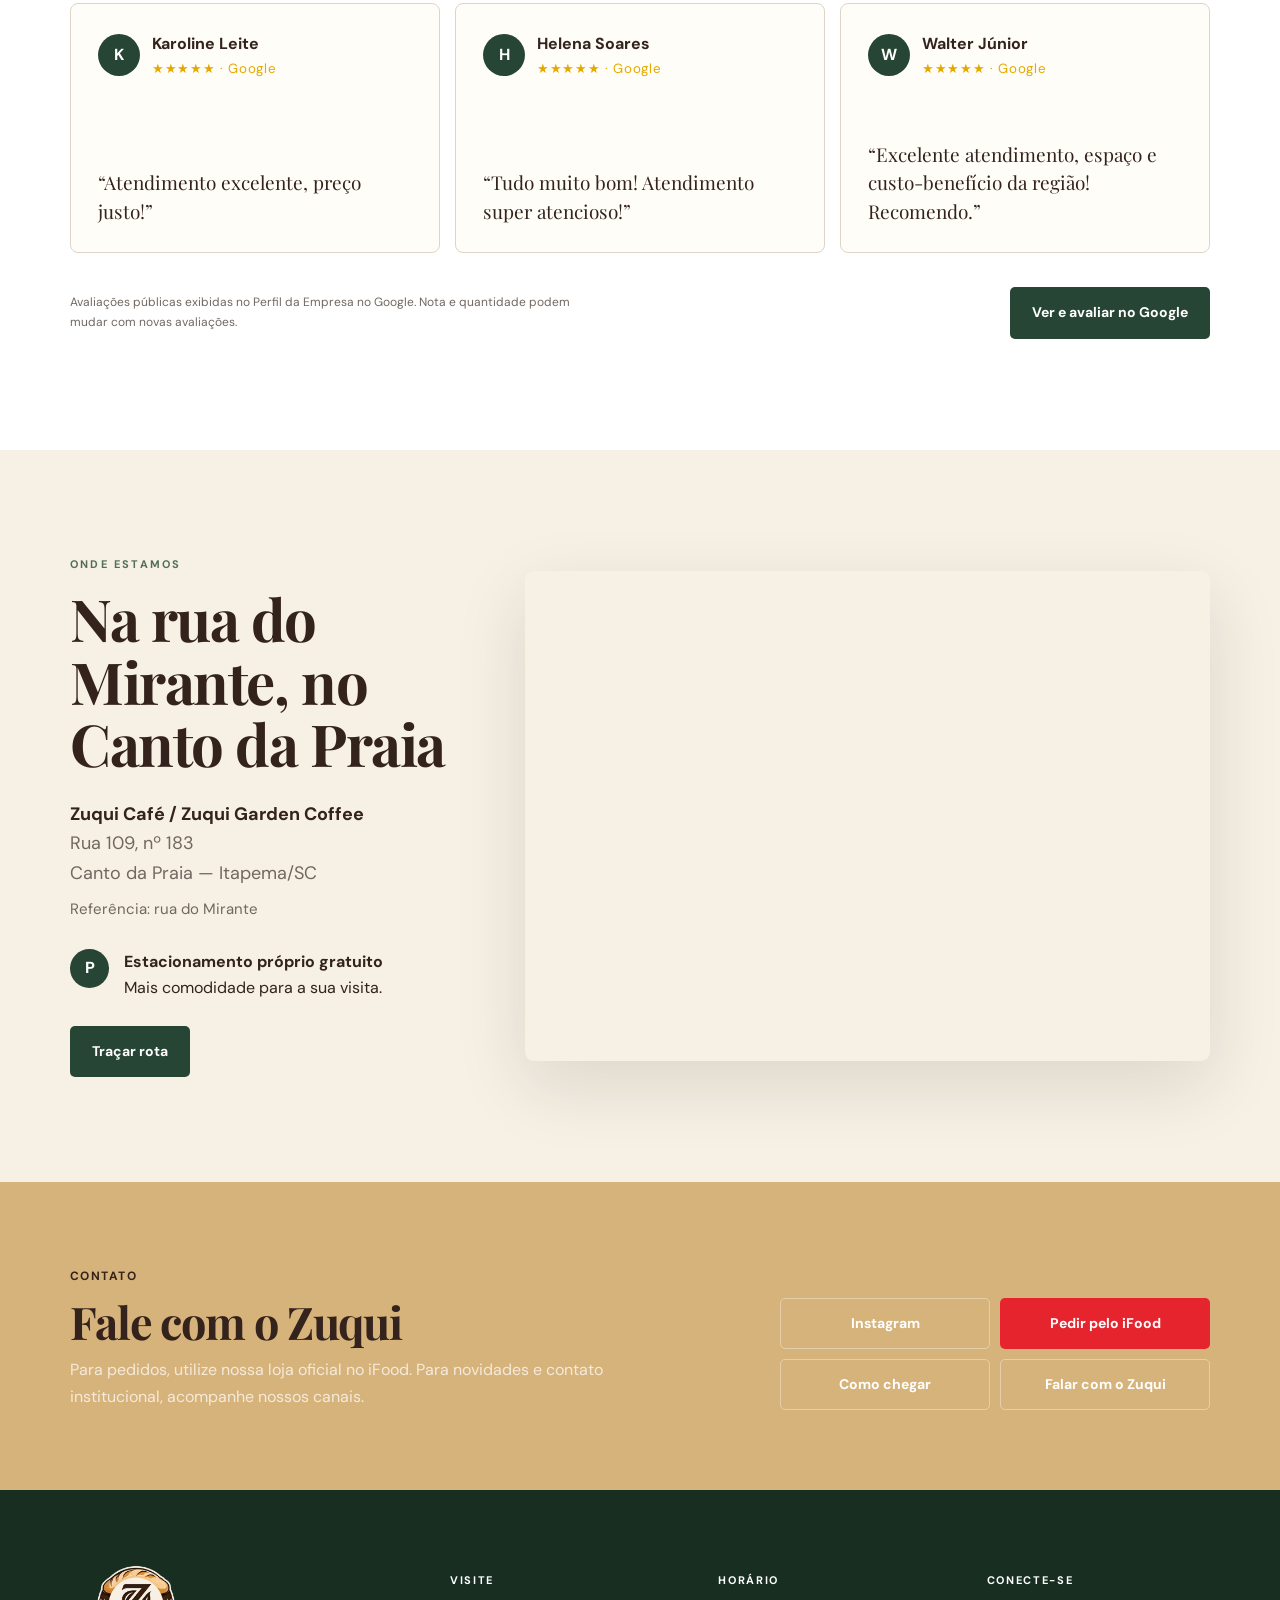
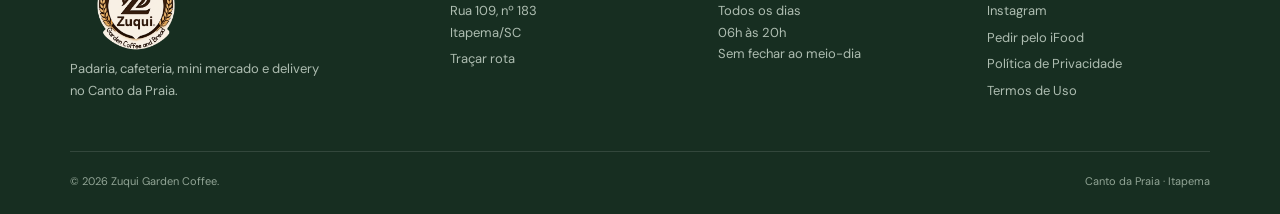
==== commit c89dacb4: "fix: make website menu view-only" ====
--- a/index.html
+++ b/index.html
@@ -31,7 +31,7 @@
       <a class="wordmark logo-link" href="#inicio" aria-label="Zuqui Café — início"><img class="official-logo" src="assets/logo-transparente.png" width="1254" height="1254" alt="Zuqui Garden Coffee and Bread"></a>
       <button class="menu-button" aria-expanded="false" aria-controls="main-nav" aria-label="Abrir menu"><span></span><span></span><span></span></button>
       <nav id="main-nav" aria-label="Navegação principal">
-        <a href="#sobre">Sobre</a><a href="#padaria">Padaria e café</a><a href="#mercado">Mercado</a><a href="#delivery">Delivery</a><a href="#avaliacoes">Avaliações</a><a href="#localizacao">Localização</a><a class="nav-service nav-table" href="/cardapio/">Pedido na mesa</a><a class="nav-service nav-admin" href="/cardapioAdm/">Login painel adm</a><a class="nav-instagram" data-instagram href="#" aria-label="Instagram do Zuqui Café">Instagram</a><a class="nav-contact" data-ifood href="#">Pedir no iFood</a>
+        <a href="#sobre">Sobre</a><a href="#padaria">Padaria e café</a><a href="#mercado">Mercado</a><a href="#delivery">Delivery</a><a href="#avaliacoes">Avaliações</a><a href="#localizacao">Localização</a><a class="nav-service nav-table" href="/cardapio/?modo=consulta">Ver cardápio</a><a class="nav-service nav-admin" href="/cardapioAdm/">Login painel adm</a><a class="nav-instagram" data-instagram href="#" aria-label="Instagram do Zuqui Café">Instagram</a><a class="nav-contact" data-ifood href="#">Pedir no iFood</a>
       </nav>
     </div>
   </header>
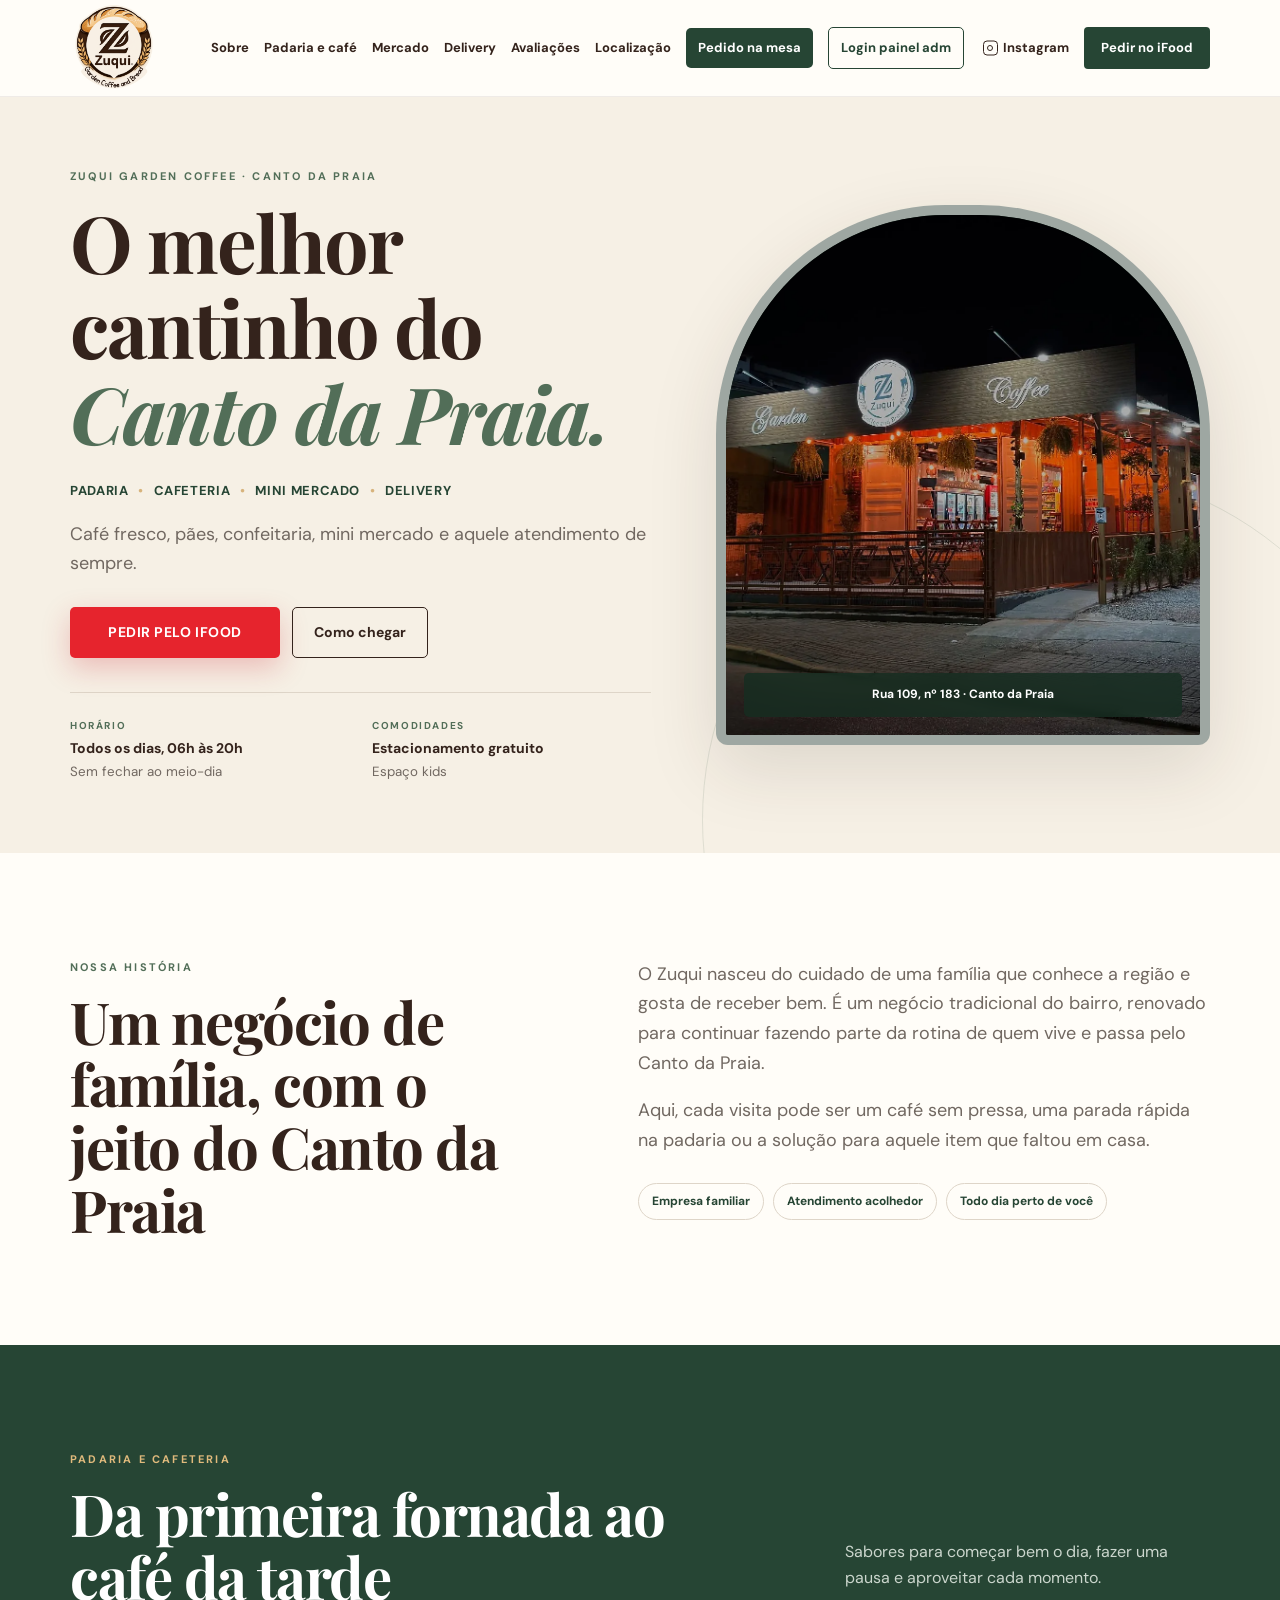
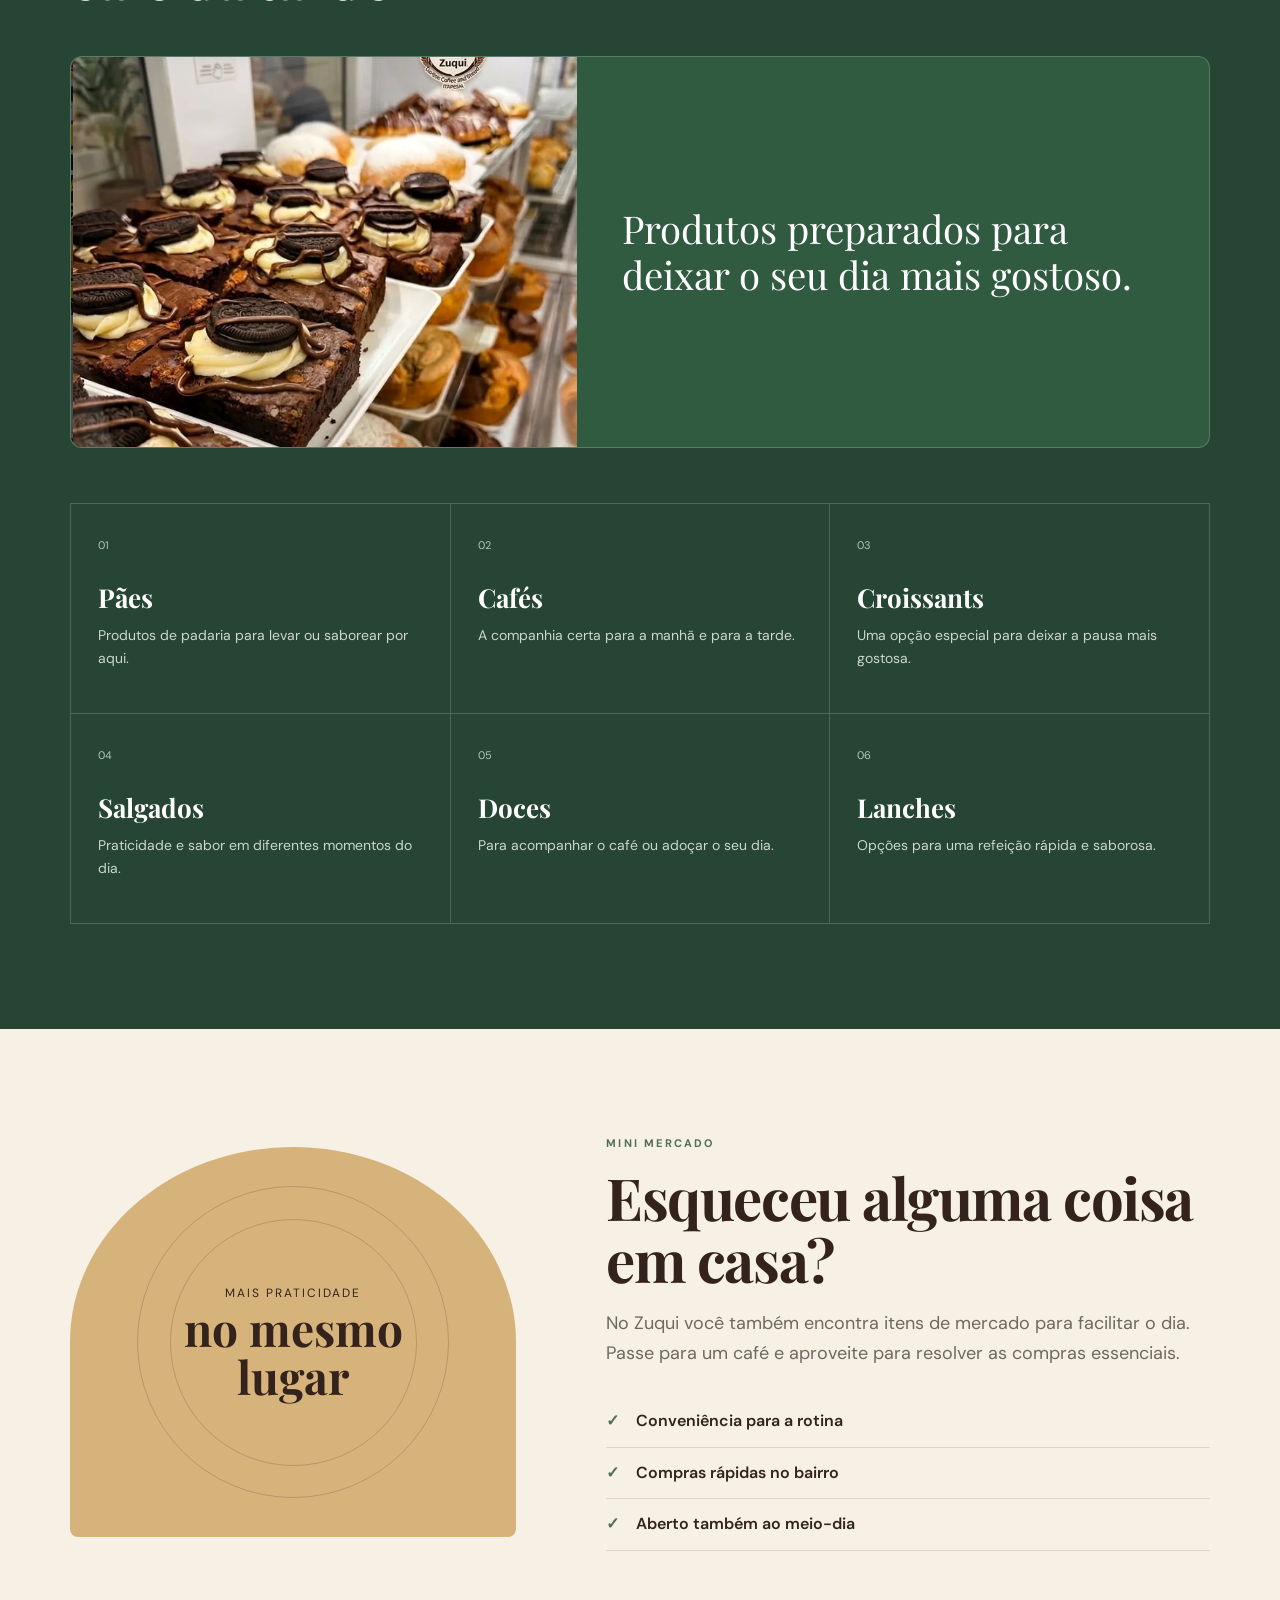
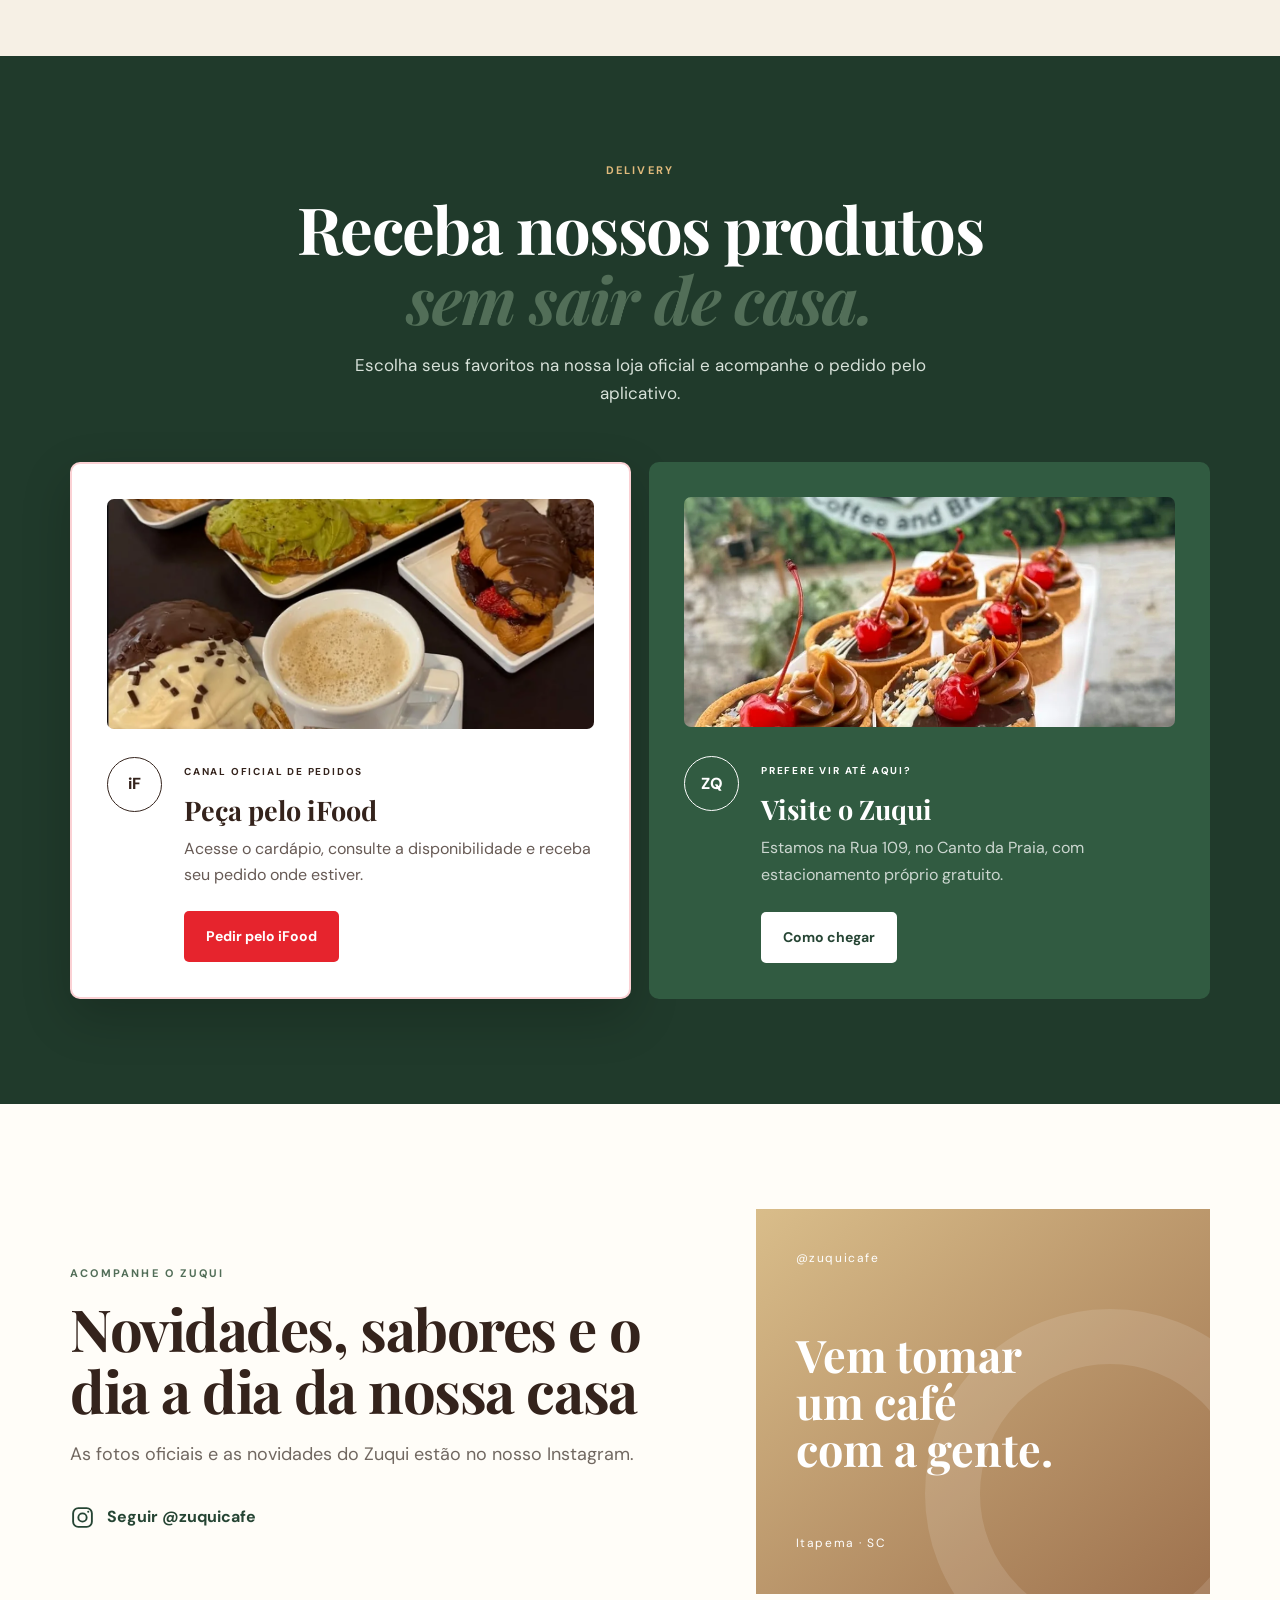
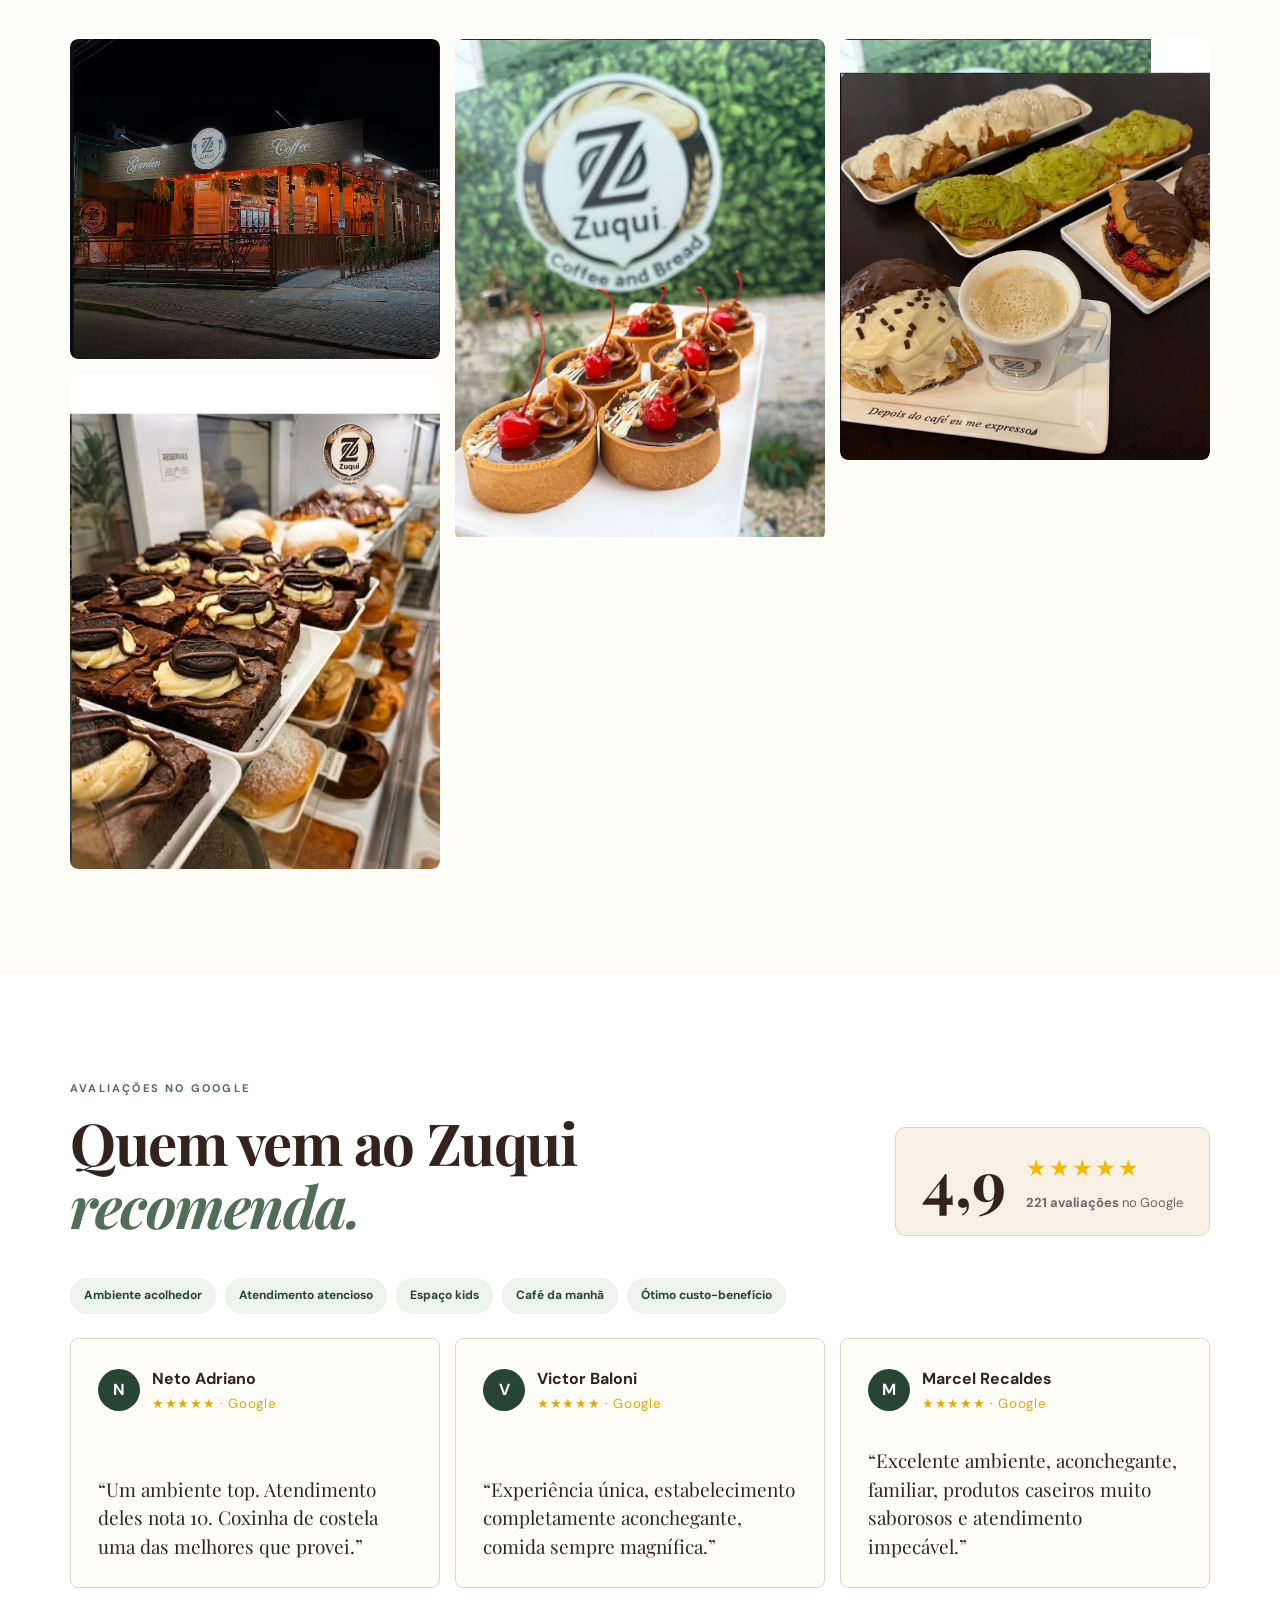
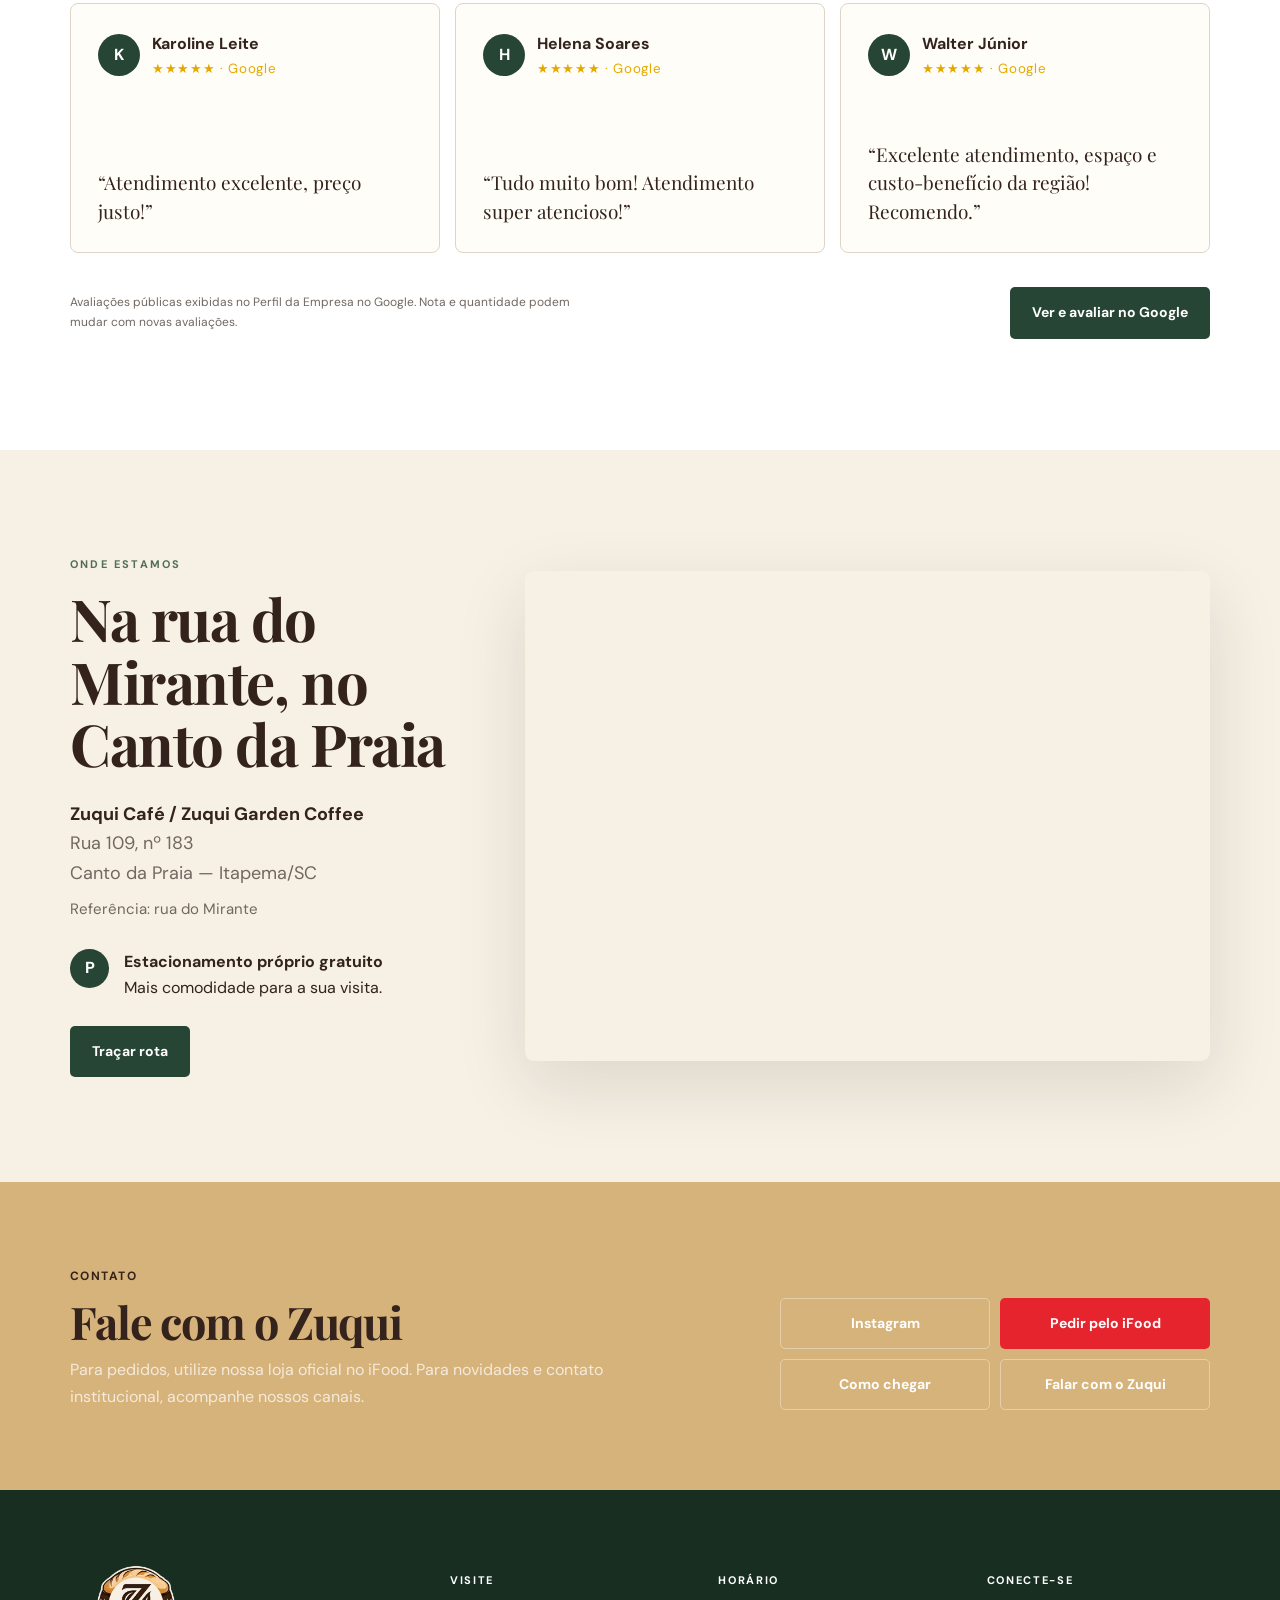
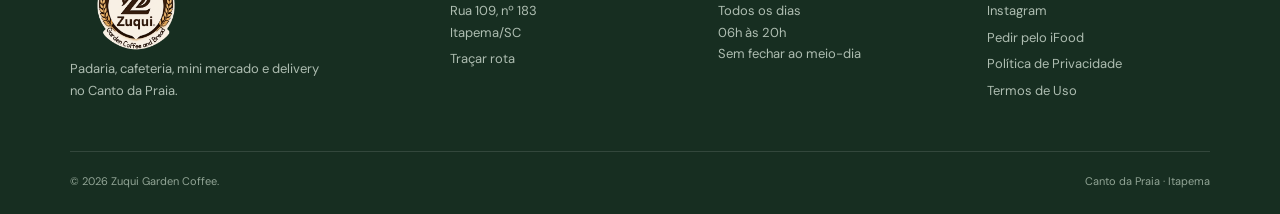
==== commit 40f1c2db: "Revert "fix: make website menu view-only" This reverts commit c89dacb4f8e8d2752791d6c885d32139a41778" ====
--- a/index.html
+++ b/index.html
@@ -31,7 +31,7 @@
       <a class="wordmark logo-link" href="#inicio" aria-label="Zuqui Café — início"><img class="official-logo" src="assets/logo-transparente.png" width="1254" height="1254" alt="Zuqui Garden Coffee and Bread"></a>
       <button class="menu-button" aria-expanded="false" aria-controls="main-nav" aria-label="Abrir menu"><span></span><span></span><span></span></button>
       <nav id="main-nav" aria-label="Navegação principal">
-        <a href="#sobre">Sobre</a><a href="#padaria">Padaria e café</a><a href="#mercado">Mercado</a><a href="#delivery">Delivery</a><a href="#avaliacoes">Avaliações</a><a href="#localizacao">Localização</a><a class="nav-service nav-table" href="/cardapio/?modo=consulta">Ver cardápio</a><a class="nav-service nav-admin" href="/cardapioAdm/">Login painel adm</a><a class="nav-instagram" data-instagram href="#" aria-label="Instagram do Zuqui Café">Instagram</a><a class="nav-contact" data-ifood href="#">Pedir no iFood</a>
+        <a href="#sobre">Sobre</a><a href="#padaria">Padaria e café</a><a href="#mercado">Mercado</a><a href="#delivery">Delivery</a><a href="#avaliacoes">Avaliações</a><a href="#localizacao">Localização</a><a class="nav-service nav-table" href="/cardapio/">Pedido na mesa</a><a class="nav-service nav-admin" href="/cardapioAdm/">Login painel adm</a><a class="nav-instagram" data-instagram href="#" aria-label="Instagram do Zuqui Café">Instagram</a><a class="nav-contact" data-ifood href="#">Pedir no iFood</a>
       </nav>
     </div>
   </header>
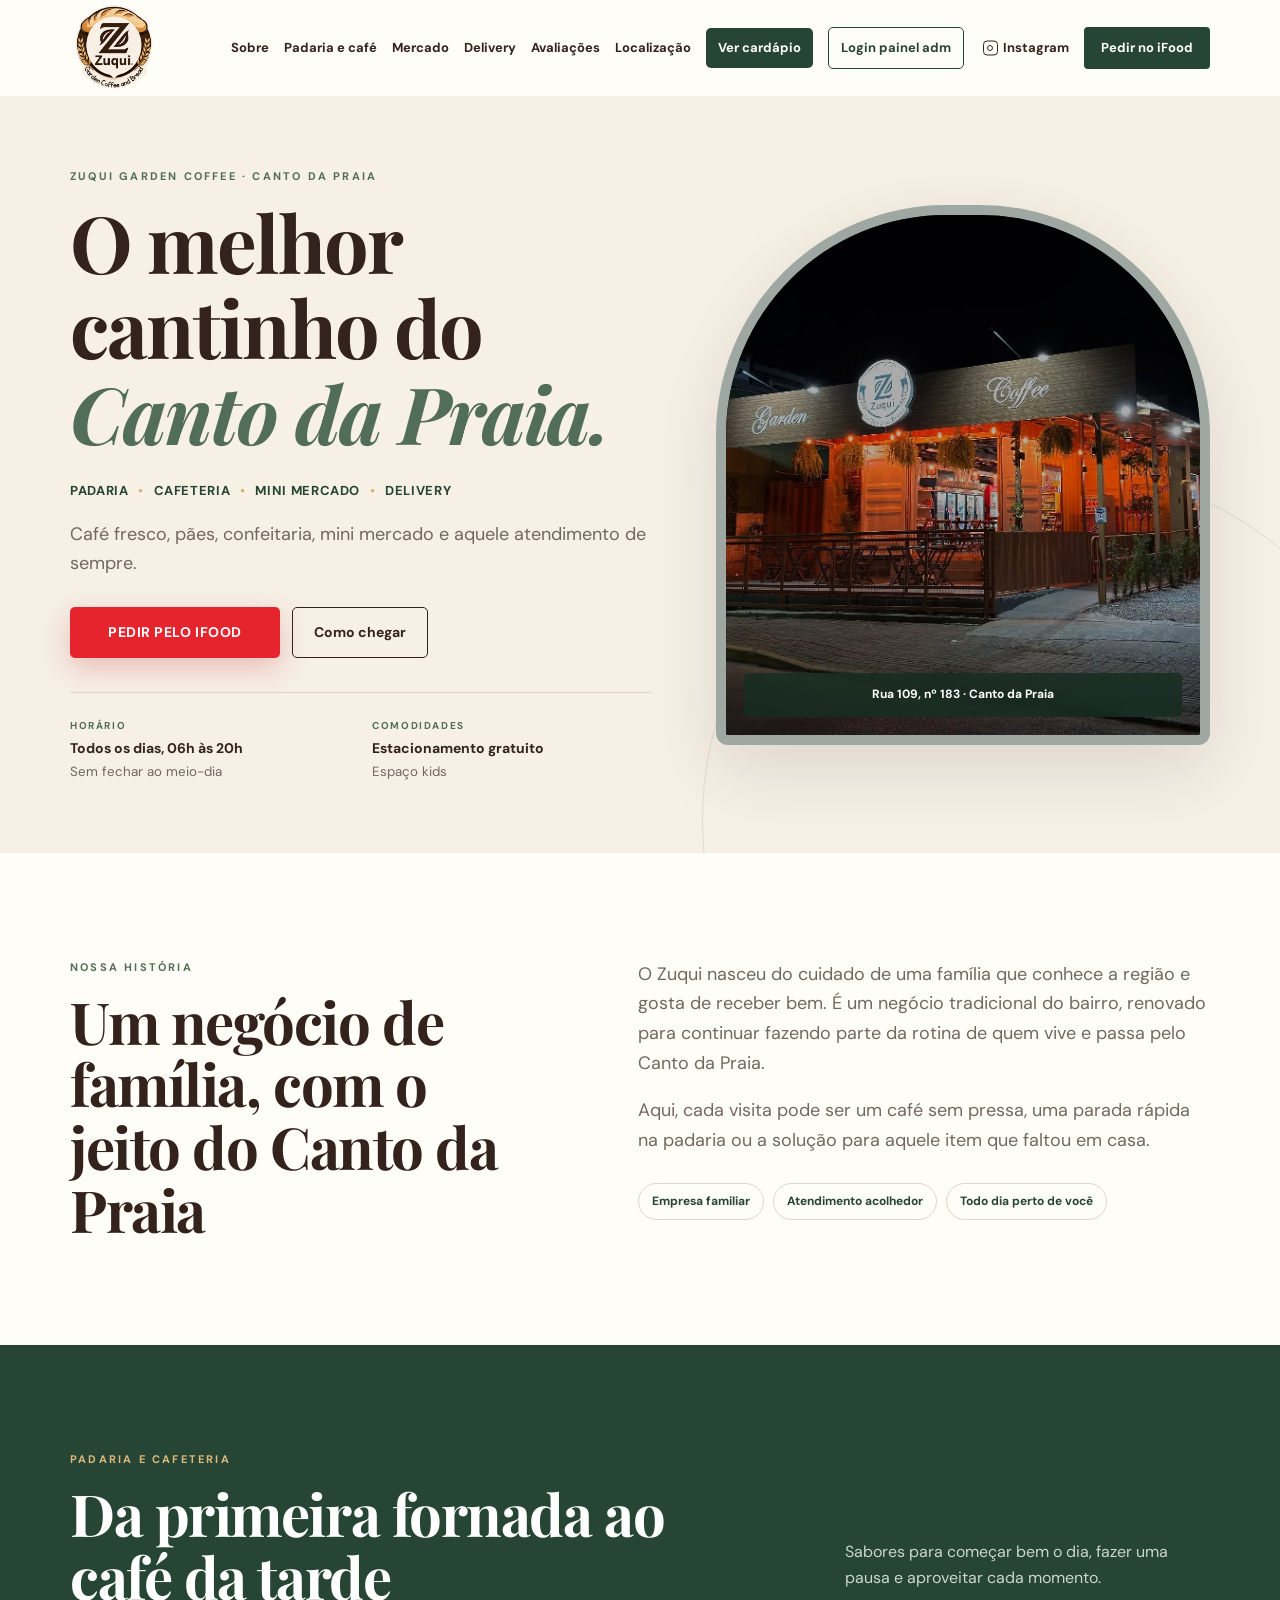
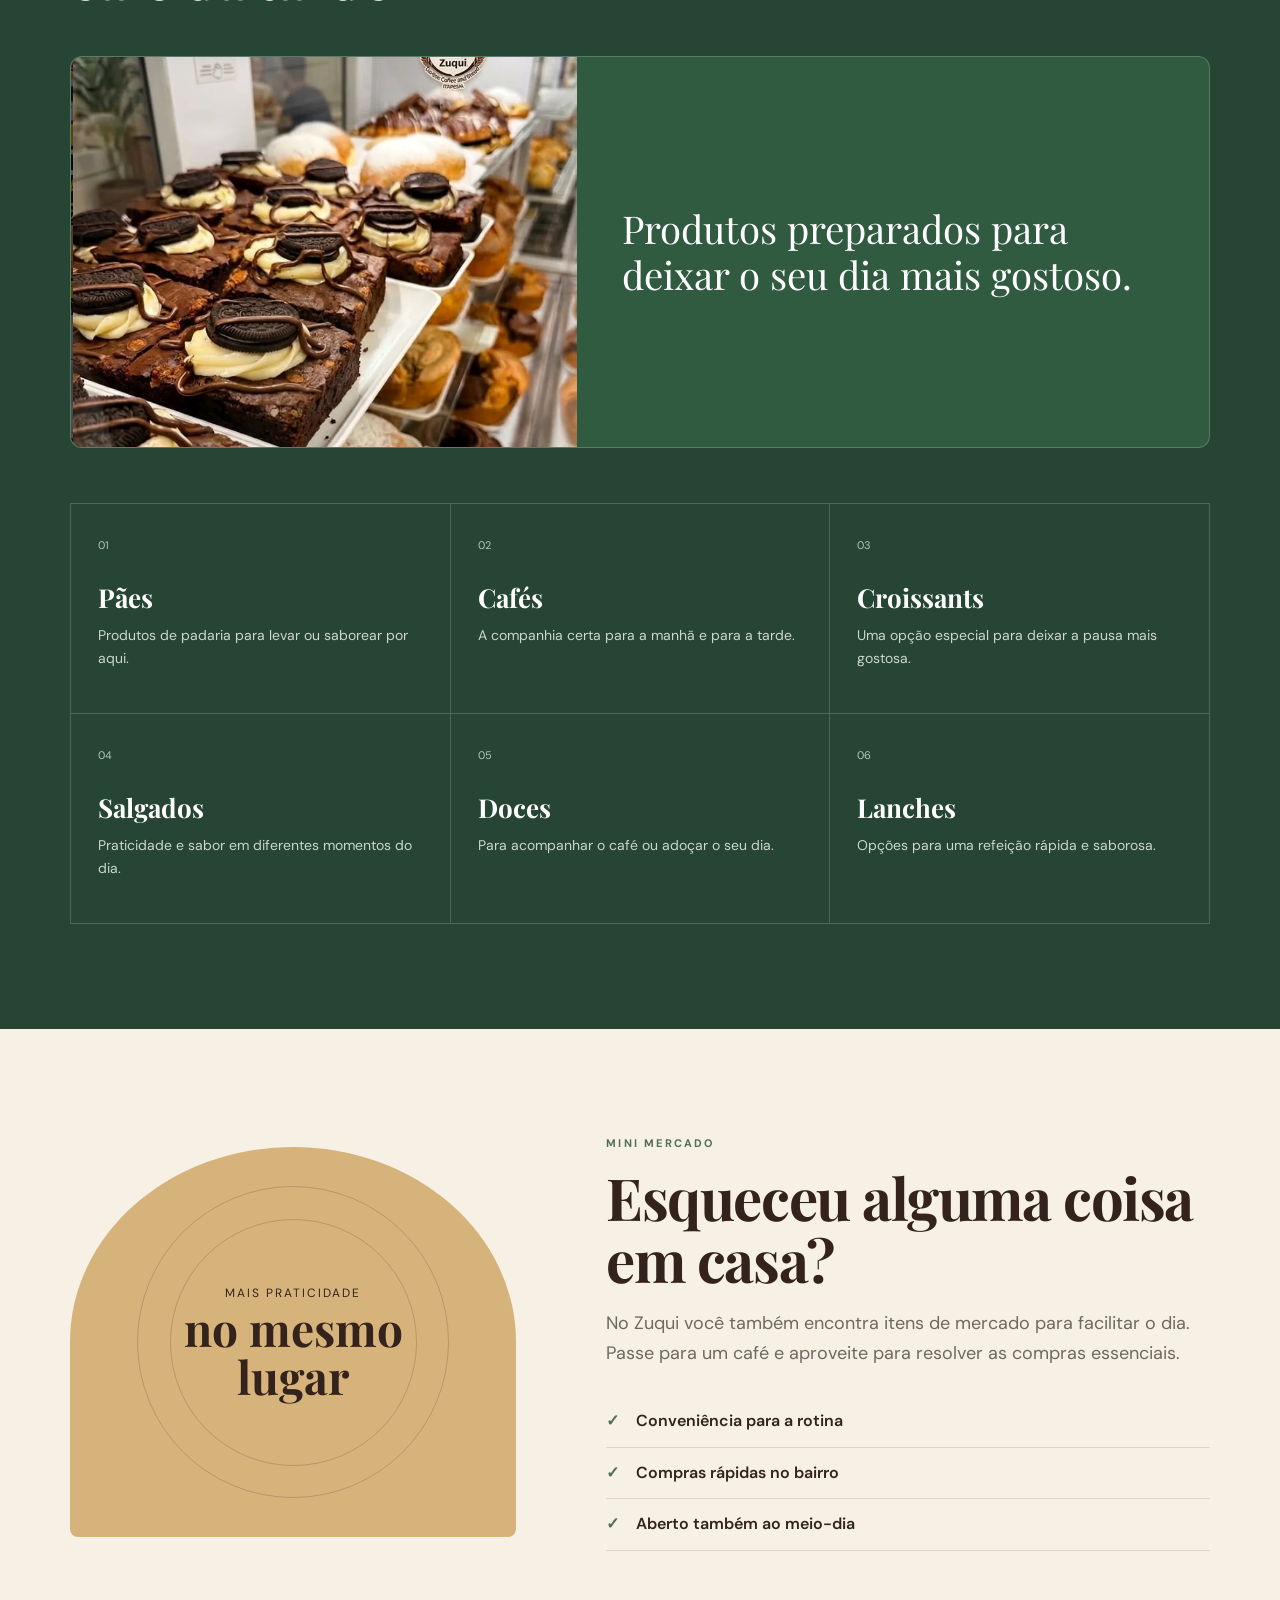
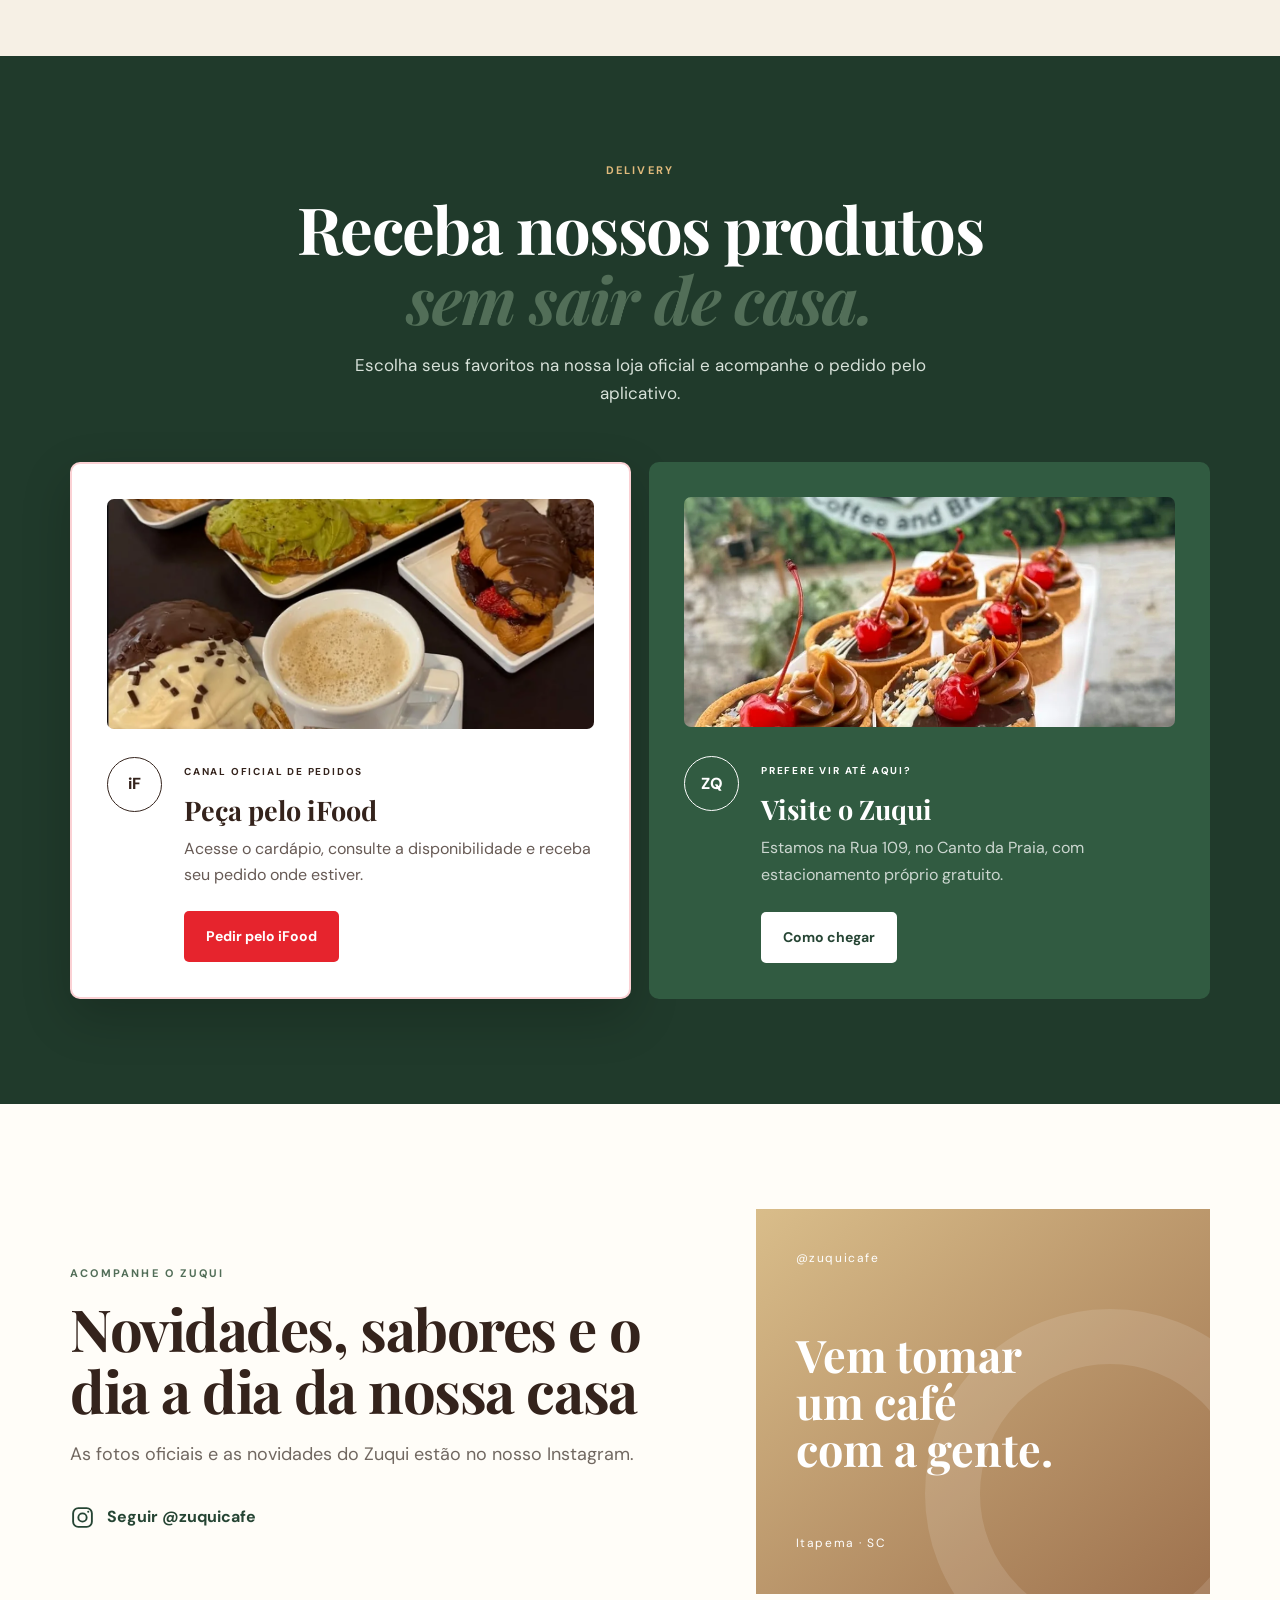
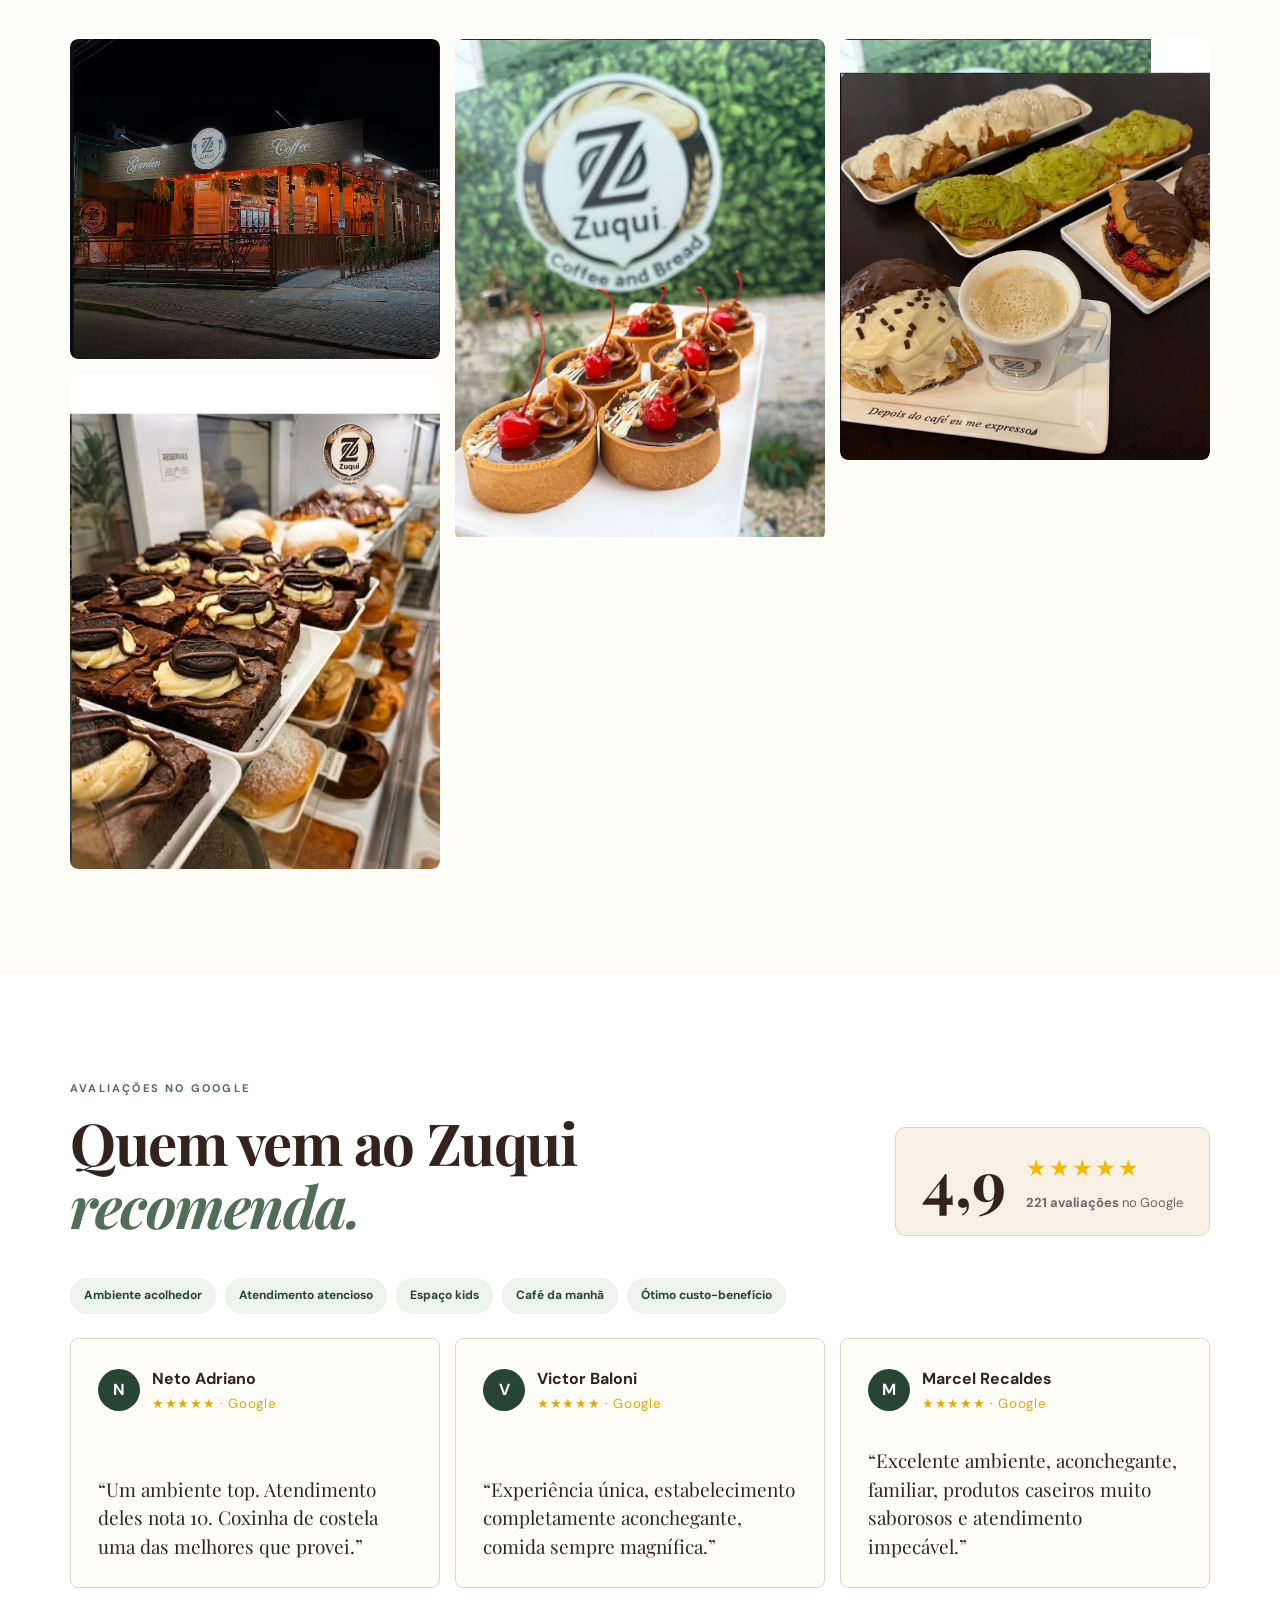
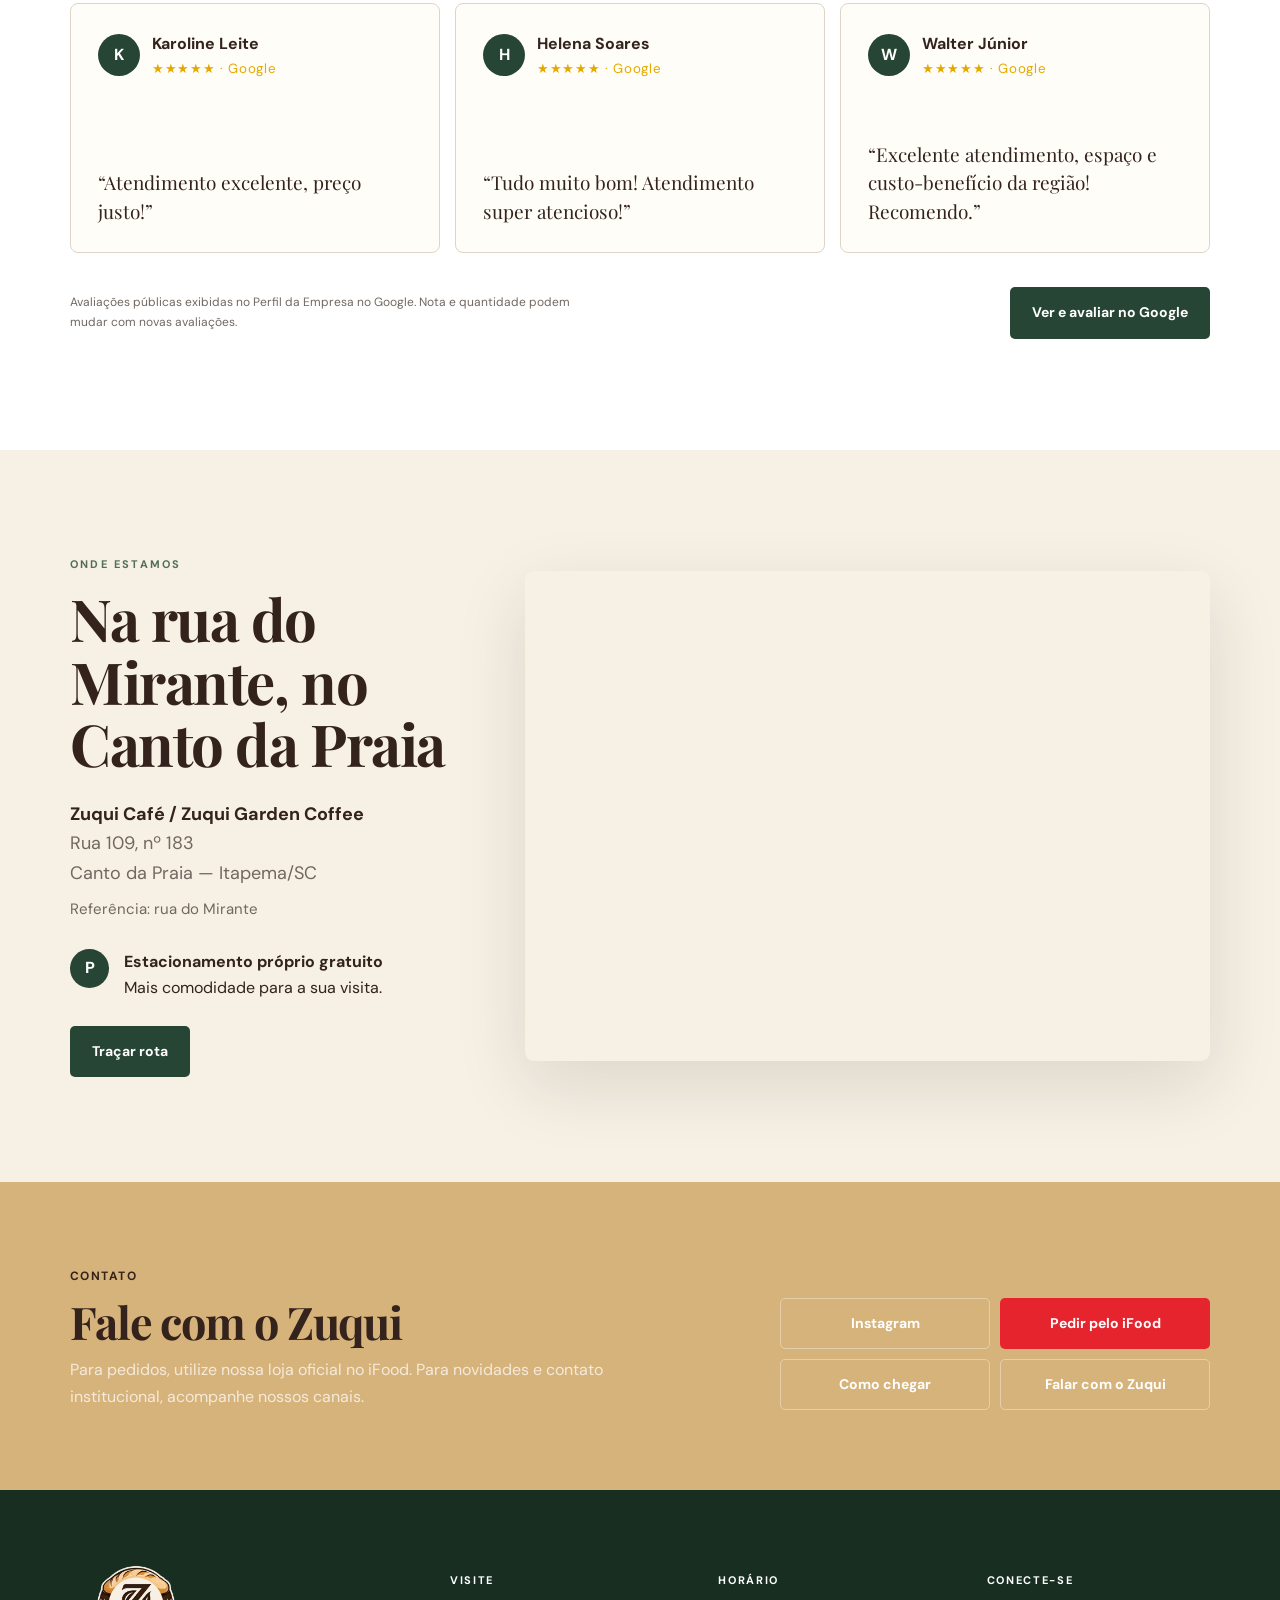
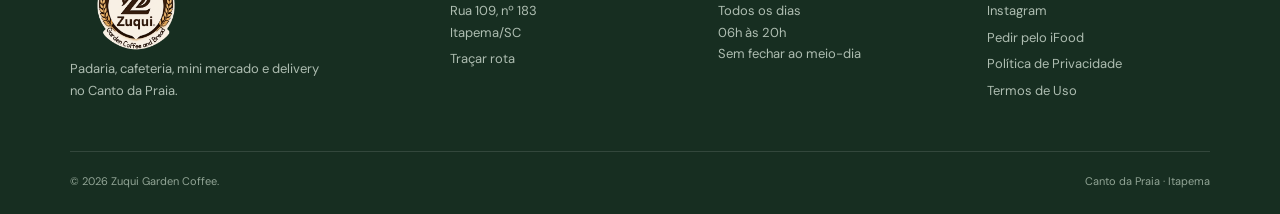
==== commit d9761445: "feat: separate institutional menu from table ordering" ====
--- a/index.html
+++ b/index.html
@@ -31,7 +31,7 @@
       <a class="wordmark logo-link" href="#inicio" aria-label="Zuqui Café — início"><img class="official-logo" src="assets/logo-transparente.png" width="1254" height="1254" alt="Zuqui Garden Coffee and Bread"></a>
       <button class="menu-button" aria-expanded="false" aria-controls="main-nav" aria-label="Abrir menu"><span></span><span></span><span></span></button>
       <nav id="main-nav" aria-label="Navegação principal">
-        <a href="#sobre">Sobre</a><a href="#padaria">Padaria e café</a><a href="#mercado">Mercado</a><a href="#delivery">Delivery</a><a href="#avaliacoes">Avaliações</a><a href="#localizacao">Localização</a><a class="nav-service nav-table" href="/cardapio/">Pedido na mesa</a><a class="nav-service nav-admin" href="/cardapioAdm/">Login painel adm</a><a class="nav-instagram" data-instagram href="#" aria-label="Instagram do Zuqui Café">Instagram</a><a class="nav-contact" data-ifood href="#">Pedir no iFood</a>
+        <a href="#sobre">Sobre</a><a href="#padaria">Padaria e café</a><a href="#mercado">Mercado</a><a href="#delivery">Delivery</a><a href="#avaliacoes">Avaliações</a><a href="#localizacao">Localização</a><a class="nav-service nav-table" href="/menu/">Ver cardápio</a><a class="nav-service nav-admin" href="/cardapioAdm/">Login painel adm</a><a class="nav-instagram" data-instagram href="#" aria-label="Instagram do Zuqui Café">Instagram</a><a class="nav-contact" data-ifood href="#">Pedir no iFood</a>
       </nav>
     </div>
   </header>
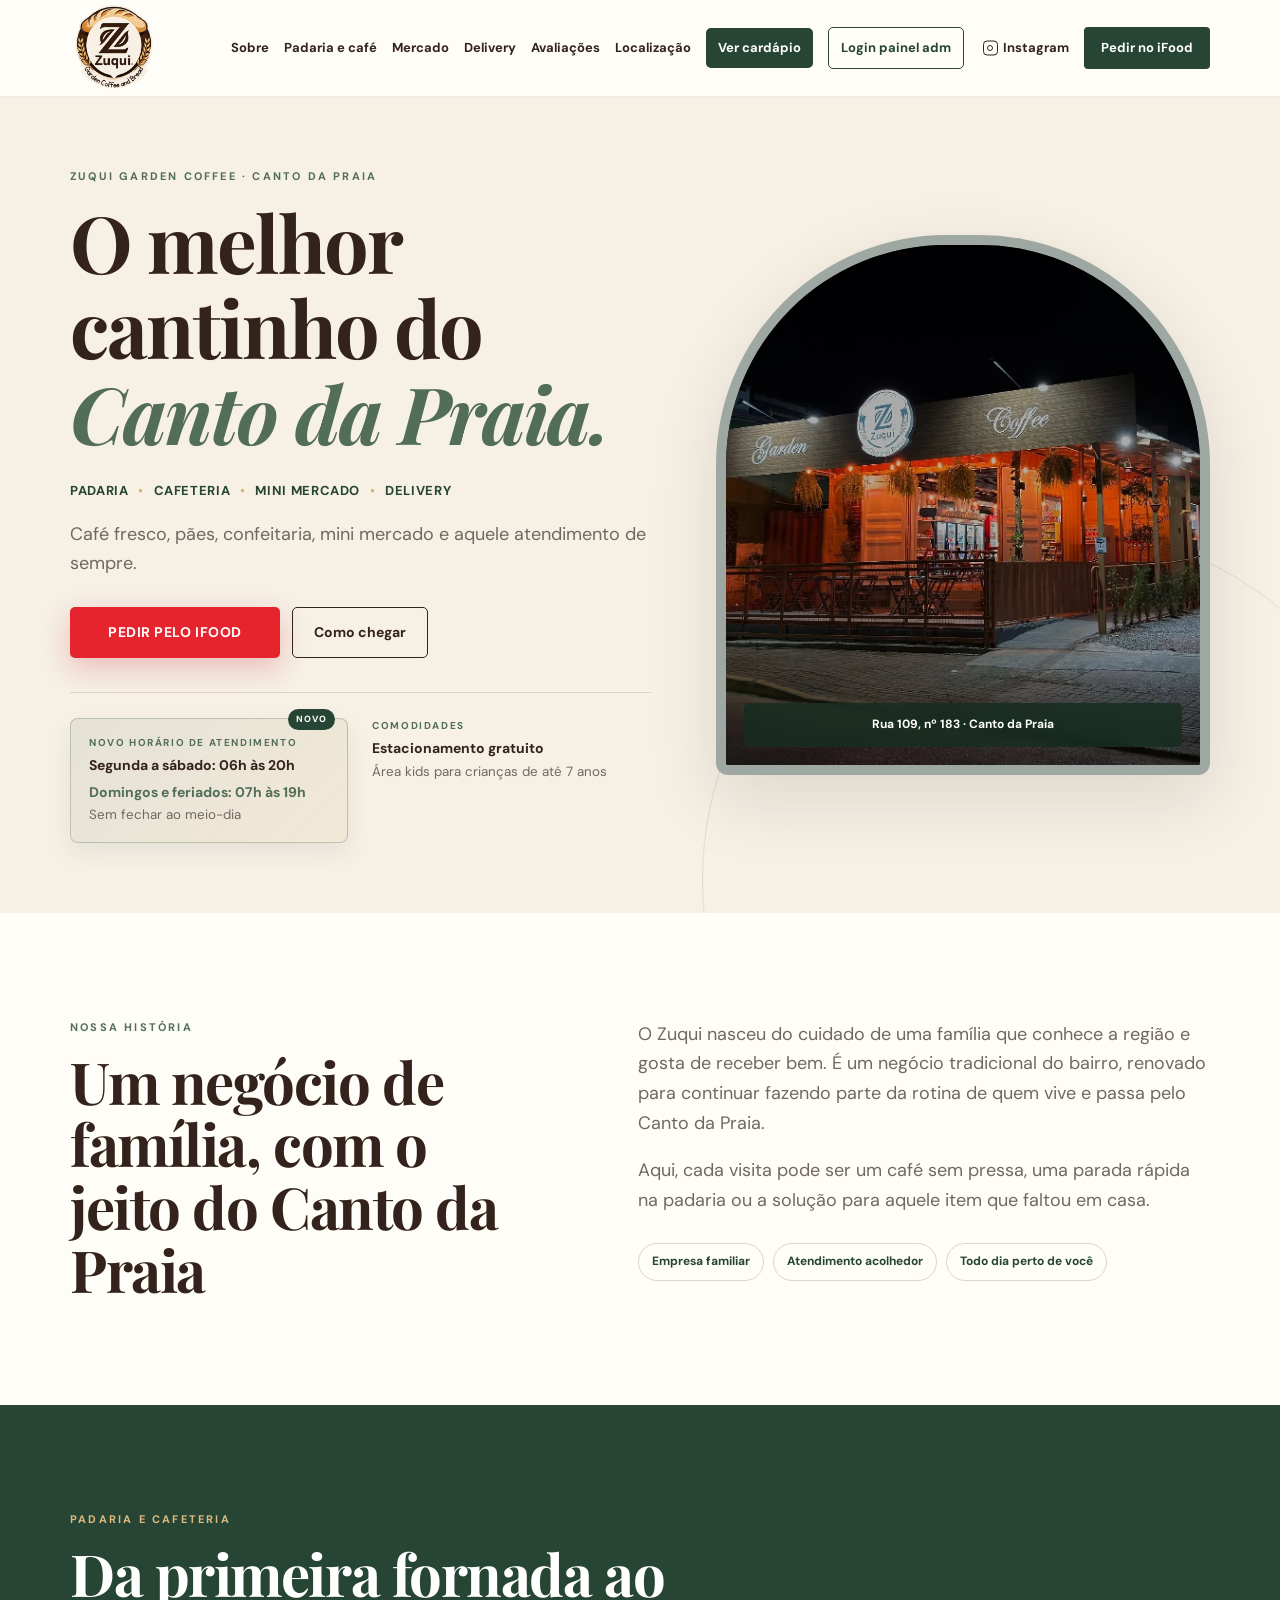
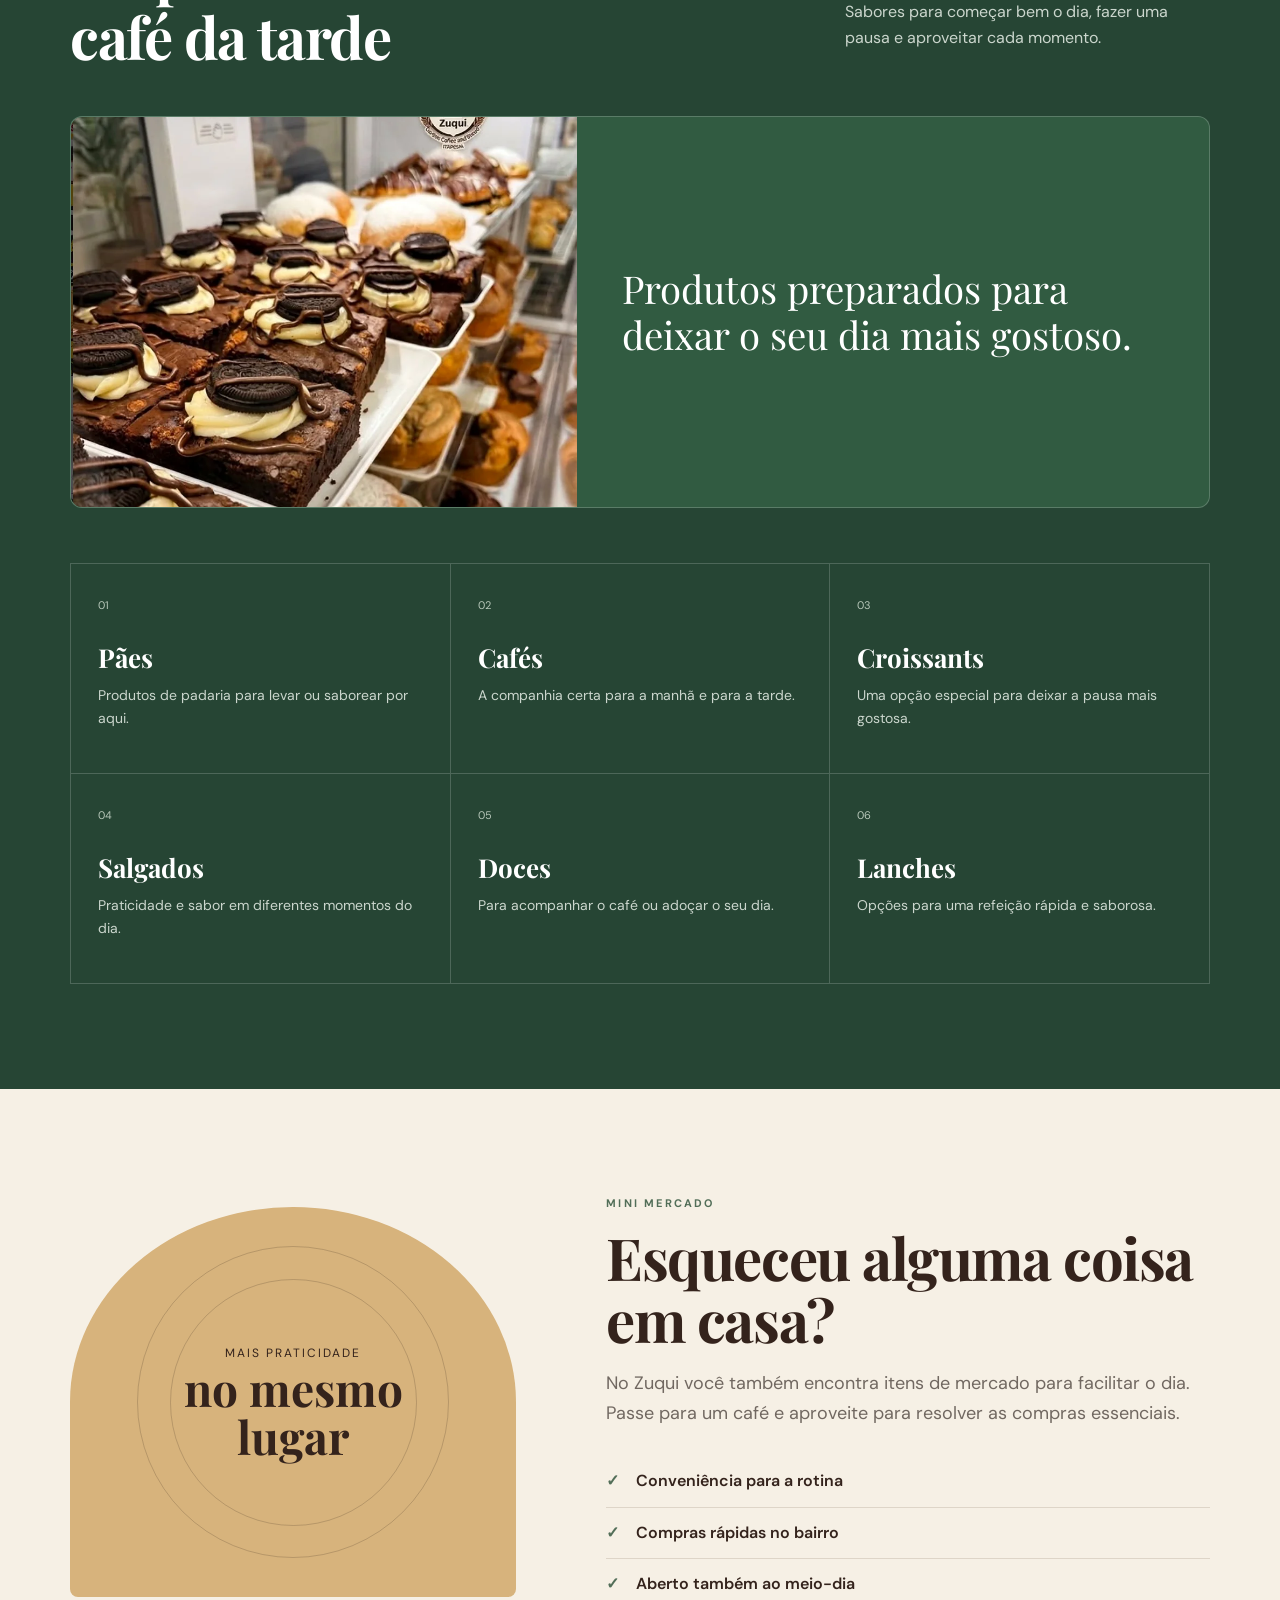
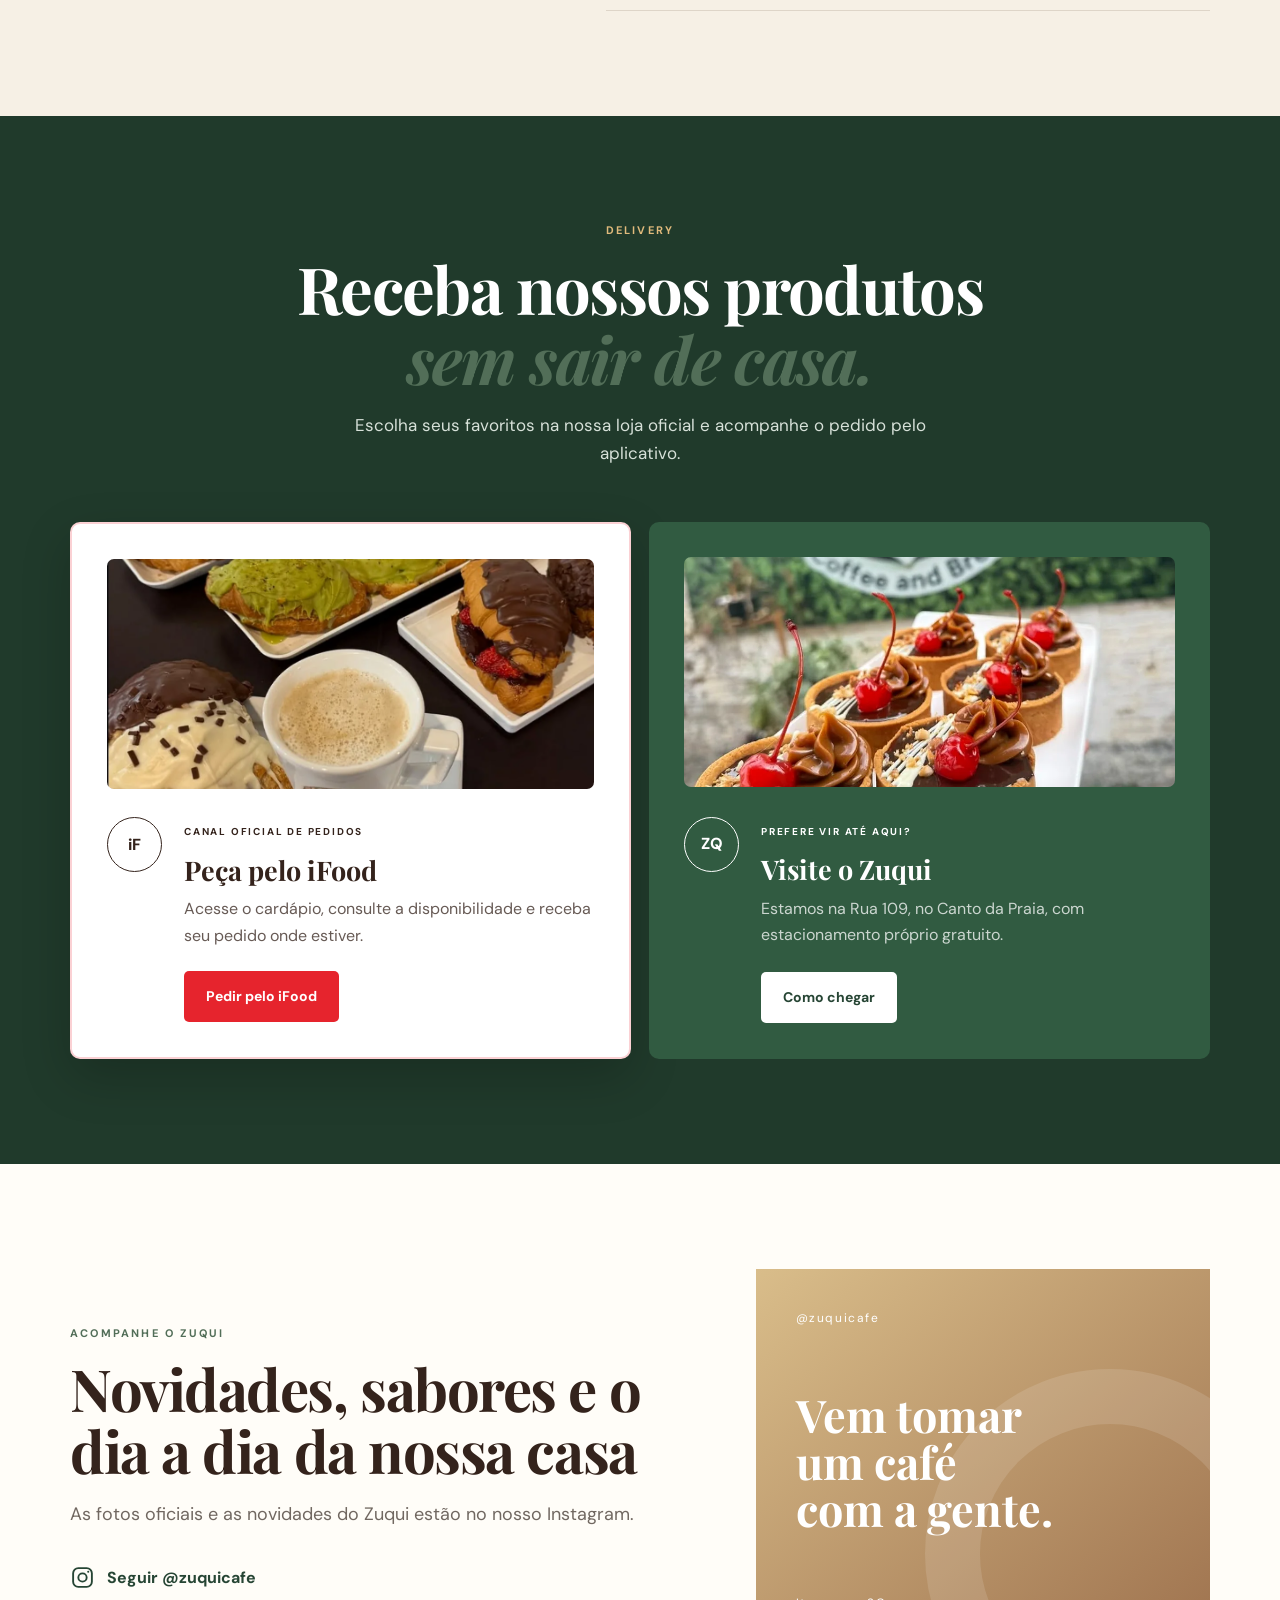
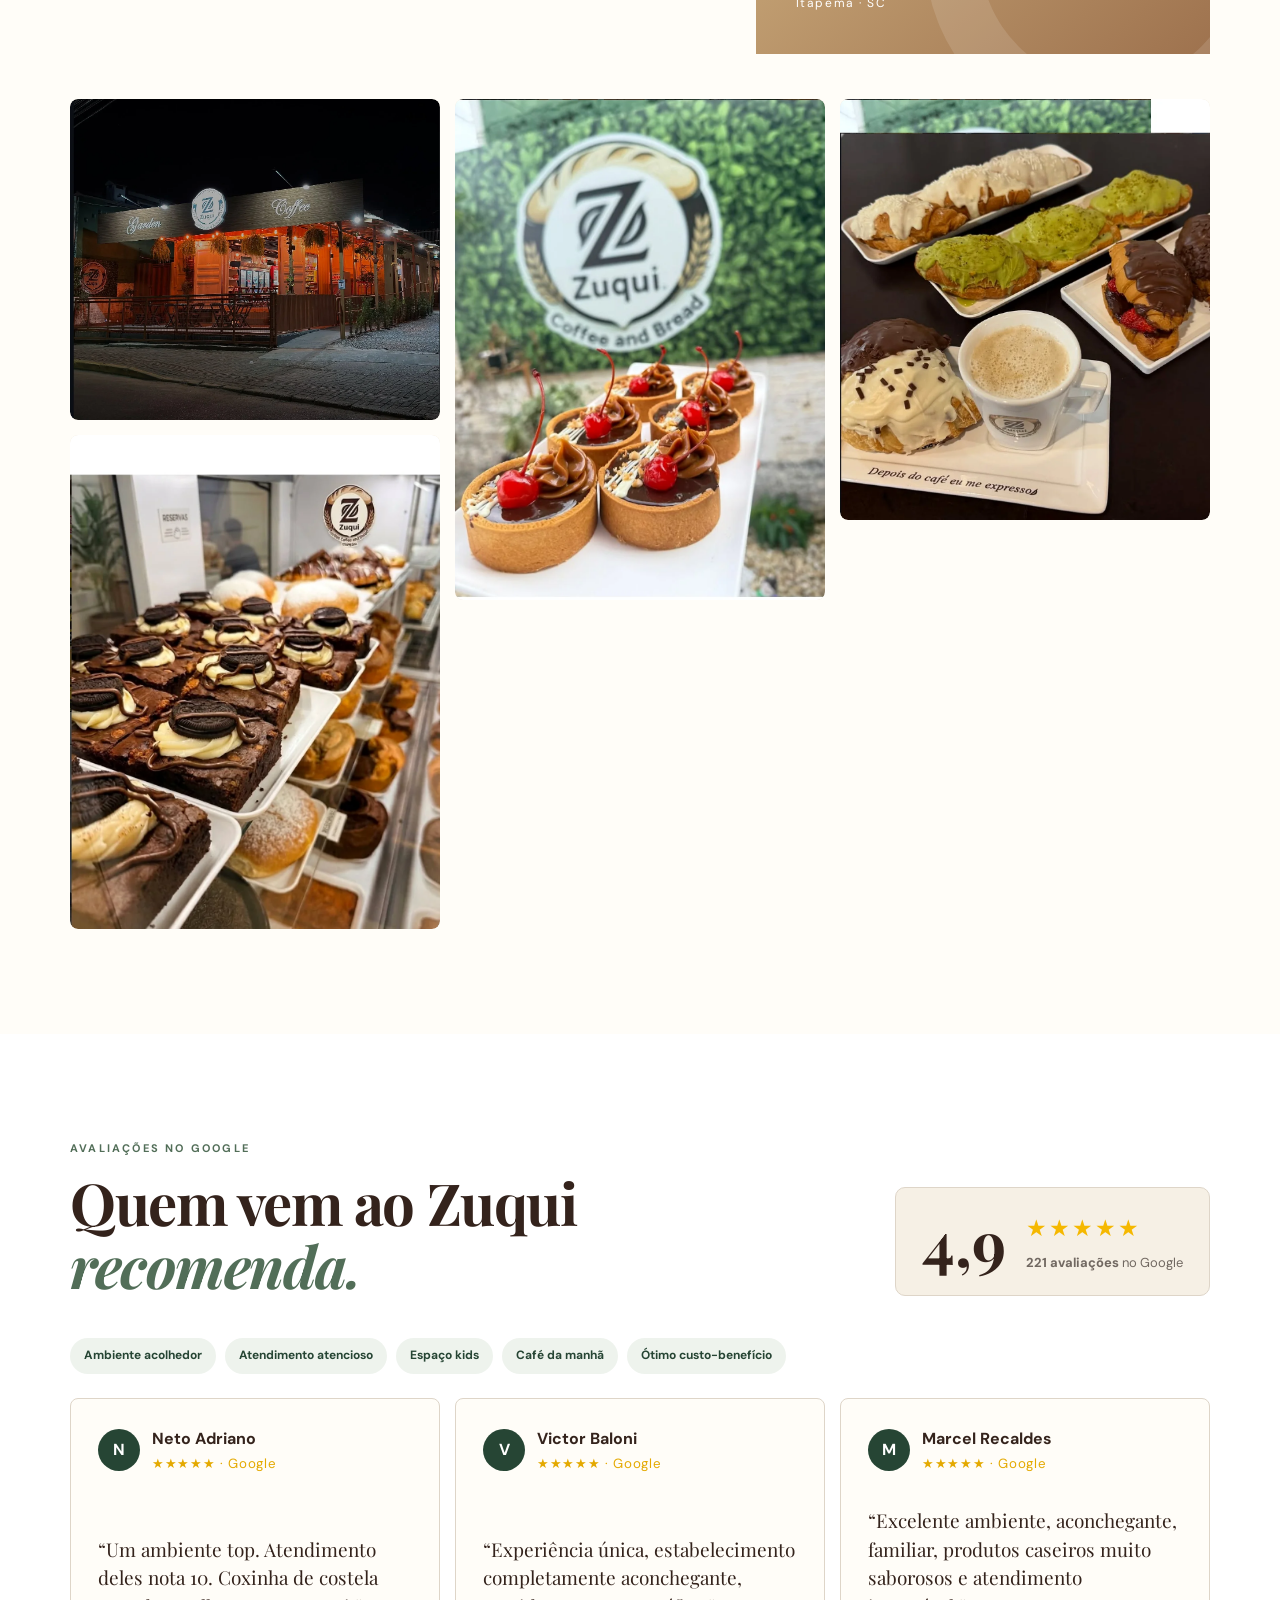
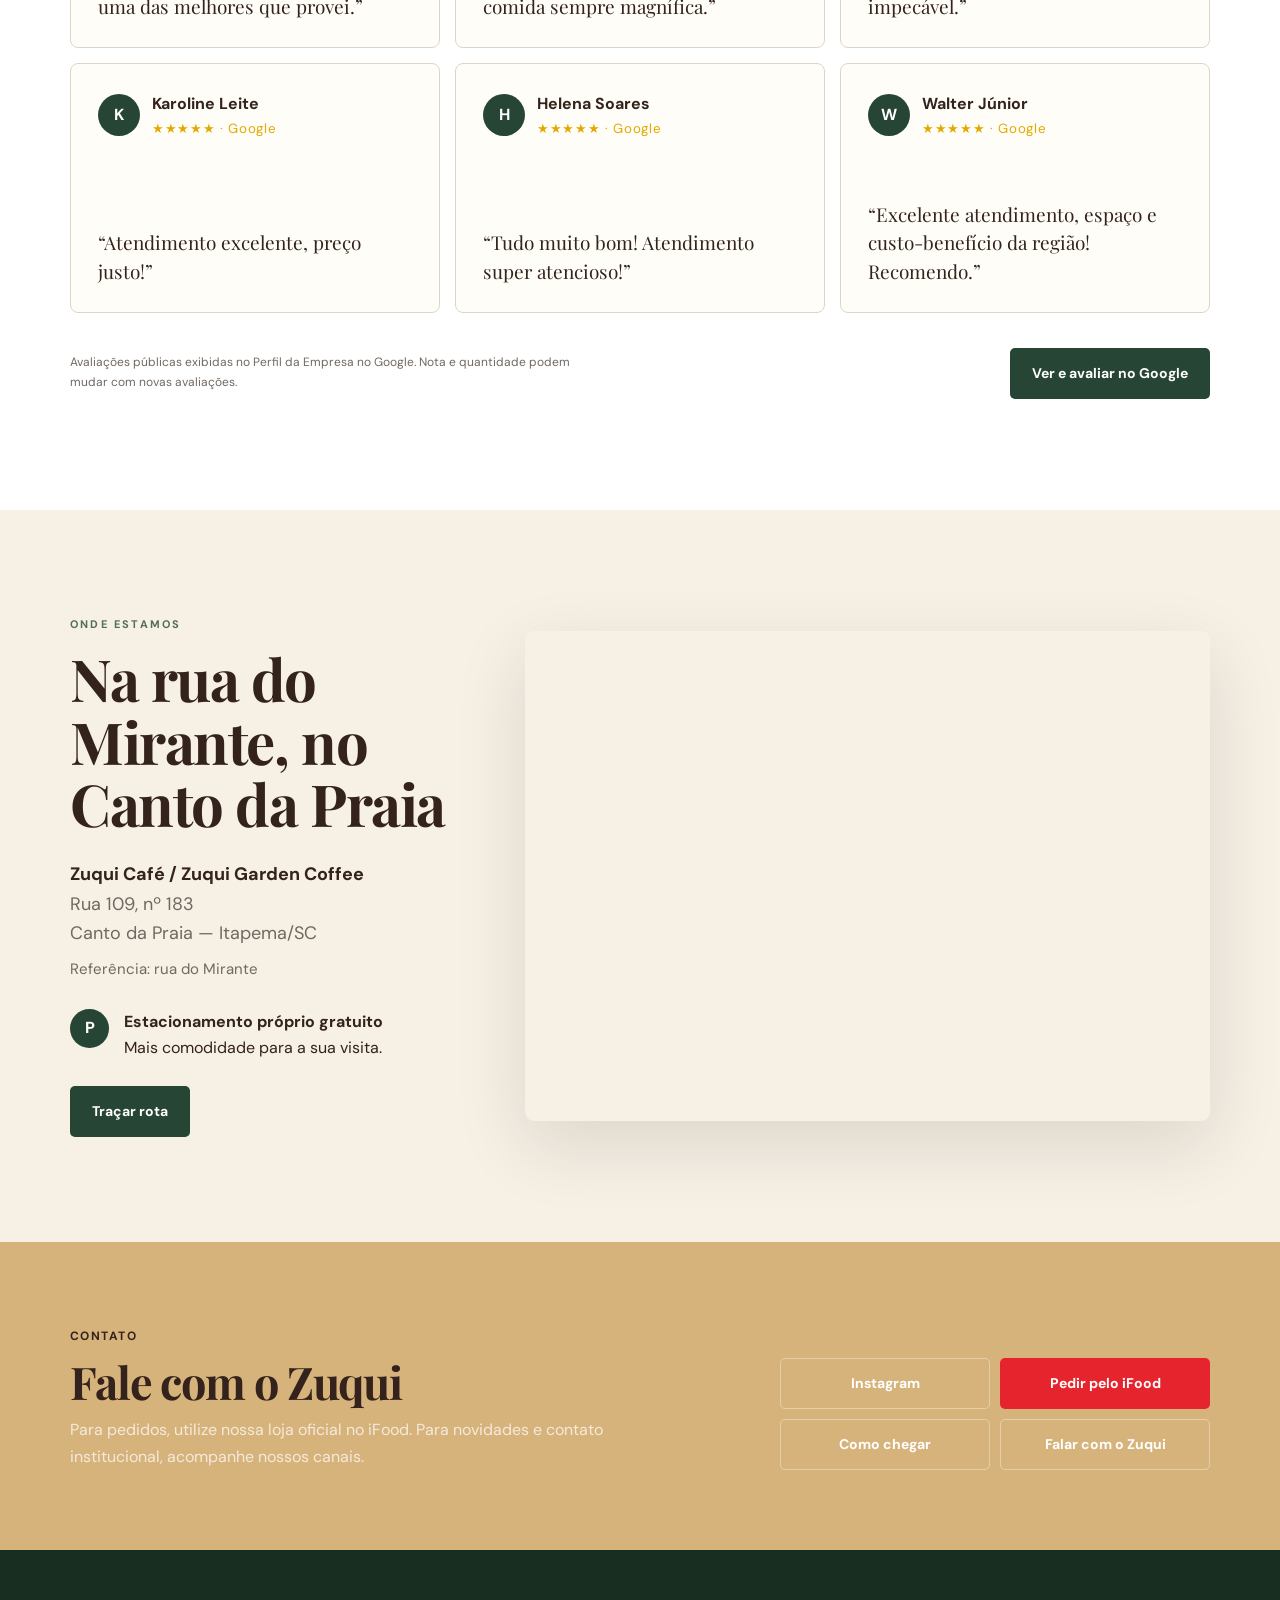
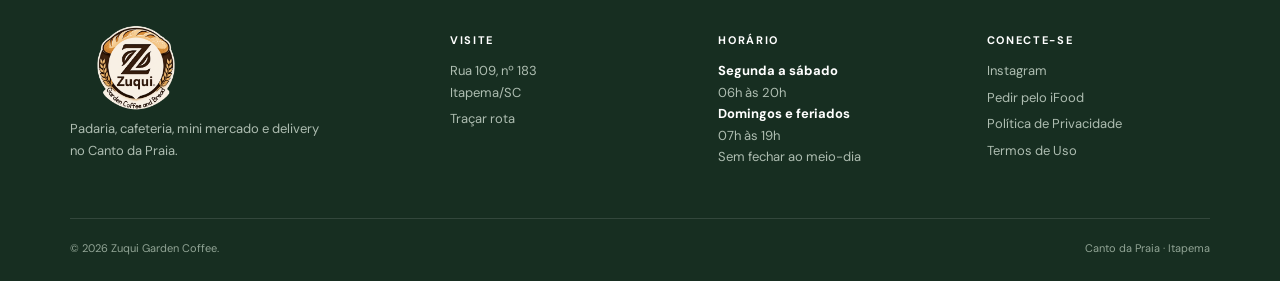
==== commit 1358cbd5: "Atualiza horarios e destaca area kids no site Zuqui" ====
--- a/index.html
+++ b/index.html
@@ -4,7 +4,7 @@
   <meta charset="utf-8">
   <meta name="viewport" content="width=device-width, initial-scale=1">
   <title>Zuqui Café | Padaria e Cafeteria no Canto da Praia, Itapema</title>
-  <meta name="description" content="Conheça o Zuqui Café no Canto da Praia, em Itapema: padaria, cafeteria, confeitaria, mini mercado e delivery pelo iFood. Aberto diariamente das 6h às 20h, com estacionamento gratuito.">
+  <meta name="description" content="Conheça o Zuqui Café no Canto da Praia, em Itapema: padaria, cafeteria, confeitaria, mini mercado e delivery pelo iFood. Segunda a sábado, das 6h às 20h; domingos e feriados, das 7h às 19h.">
   <link rel="canonical" href="https://zuquicafe.com.br">
   <link rel="icon" href="assets/favicon-64.png" type="image/png" sizes="64x64">
   <link rel="apple-touch-icon" href="assets/apple-touch-icon.png">
@@ -14,14 +14,14 @@
   <meta property="og:locale" content="pt_BR">
   <meta property="og:site_name" content="Zuqui Café">
   <meta property="og:title" content="Zuqui Café | O melhor cantinho do Canto da Praia">
-  <meta property="og:description" content="Café fresco, pães, confeitaria, mini mercado e delivery pelo iFood em Itapema. Aberto todos os dias, das 6h às 20h.">
+  <meta property="og:description" content="Café fresco, pães, confeitaria, mini mercado e delivery pelo iFood em Itapema. Segunda a sábado, das 6h às 20h; domingos e feriados, das 7h às 19h.">
   <meta property="og:url" content="https://zuquicafe.com.br">
   <meta property="og:image" content="https://zuquicafe.com.br/assets/photos/frente.webp">
   <meta property="og:image:width" content="1264">
   <meta property="og:image:height" content="1095">
   <meta property="og:image:alt" content="Fachada do Zuqui Garden Coffee no Canto da Praia, em Itapema">
   <script type="application/ld+json">
-  {"@context":"https://schema.org","@type":["CafeOrCoffeeShop","Bakery","LocalBusiness"],"name":"Zuqui Garden Coffee","alternateName":"Zuqui Café","url":"https://zuquicafe.com.br","telephone":"+55-47-98857-3125","image":["https://zuquicafe.com.br/assets/photos/frente.webp","https://zuquicafe.com.br/assets/photos/vitrine.webp","https://zuquicafe.com.br/assets/photos/doce.webp"],"sameAs":["https://www.instagram.com/zuquicafe/"],"address":{"@type":"PostalAddress","streetAddress":"Rua 109, nº 183","addressLocality":"Itapema","addressRegion":"SC","postalCode":"88220-000","addressCountry":"BR"},"openingHoursSpecification":{"@type":"OpeningHoursSpecification","dayOfWeek":["Monday","Tuesday","Wednesday","Thursday","Friday","Saturday","Sunday"],"opens":"06:00","closes":"20:00"},"aggregateRating":{"@type":"AggregateRating","ratingValue":"4.9","reviewCount":"221","bestRating":"5"},"hasMap":"https://www.google.com/maps/search/?api=1&query=Rua+109+183+Canto+da+Praia+Itapema+SC","amenityFeature":[{"@type":"LocationFeatureSpecification","name":"Estacionamento próprio gratuito","value":true},{"@type":"LocationFeatureSpecification","name":"Espaço kids","value":true}]}
+  {"@context":"https://schema.org","@type":["CafeOrCoffeeShop","Bakery","LocalBusiness"],"name":"Zuqui Garden Coffee","alternateName":"Zuqui Café","url":"https://zuquicafe.com.br","telephone":"+55-47-98857-3125","image":["https://zuquicafe.com.br/assets/photos/frente.webp","https://zuquicafe.com.br/assets/photos/vitrine.webp","https://zuquicafe.com.br/assets/photos/doce.webp"],"sameAs":["https://www.instagram.com/zuquicafe/"],"address":{"@type":"PostalAddress","streetAddress":"Rua 109, nº 183","addressLocality":"Itapema","addressRegion":"SC","postalCode":"88220-000","addressCountry":"BR"},"openingHoursSpecification":[{"@type":"OpeningHoursSpecification","dayOfWeek":["Monday","Tuesday","Wednesday","Thursday","Friday","Saturday"],"opens":"06:00","closes":"20:00"},{"@type":"OpeningHoursSpecification","dayOfWeek":"Sunday","opens":"07:00","closes":"19:00"}],"aggregateRating":{"@type":"AggregateRating","ratingValue":"4.9","reviewCount":"221","bestRating":"5"},"hasMap":"https://www.google.com/maps/search/?api=1&query=Rua+109+183+Canto+da+Praia+Itapema+SC","amenityFeature":[{"@type":"LocationFeatureSpecification","name":"Estacionamento próprio gratuito","value":true},{"@type":"LocationFeatureSpecification","name":"Área kids para crianças de até 7 anos","value":true}]}
   </script>
 </head>
 <body>
@@ -45,7 +45,7 @@
           <p class="category-line">Padaria <i>•</i> Cafeteria <i>•</i> Mini Mercado <i>•</i> Delivery</p>
           <p class="lead">Café fresco, pães, confeitaria, mini mercado e aquele atendimento de sempre.</p>
           <div class="actions"><a class="button ifood-button hero-ifood" data-ifood href="#">Pedir pelo iFood</a><a class="button secondary" href="#localizacao">Como chegar</a></div>
-          <div class="hero-facts"><div><span>Horário</span><strong>Todos os dias, 06h às 20h</strong><small>Sem fechar ao meio-dia</small></div><div><span>Comodidades</span><strong>Estacionamento gratuito</strong><small>Espaço kids</small></div></div>
+          <div class="hero-facts"><div class="hours-highlight"><span>Novo horário de atendimento</span><strong>Segunda a sábado: 06h às 20h</strong><strong>Domingos e feriados: 07h às 19h</strong><small>Sem fechar ao meio-dia</small></div><div><span>Comodidades</span><strong>Estacionamento gratuito</strong><small>Área kids para crianças de até 7 anos</small></div></div>
         </div>
         <figure class="hero-visual hero-photo reveal"><img src="assets/photos/frente.webp" width="1264" height="1095" fetchpriority="high" decoding="async" alt="Fachada iluminada do Zuqui Garden Coffee no Canto da Praia"><figcaption>Rua 109, nº 183 · Canto da Praia</figcaption></figure>
       </div>
@@ -68,7 +68,7 @@
     <section class="contact-band" id="contato"><div class="container"><div><span>Contato</span><h2>Fale com o Zuqui</h2><p>Para pedidos, utilize nossa loja oficial no iFood. Para novidades e contato institucional, acompanhe nossos canais.</p></div><div class="contact-actions"><a class="button contact-instagram" data-instagram href="#">Instagram</a><a class="button ifood-button" data-ifood href="#">Pedir pelo iFood</a><a class="button contact-route" href="https://www.google.com/maps/dir/?api=1&destination=Rua+109+183+Canto+da+Praia+Itapema+SC" target="_blank" rel="noopener noreferrer">Como chegar</a><a class="button contact-whatsapp" data-whatsapp href="#">Falar com o Zuqui</a></div></div></section>
   </main>
 
-  <footer><div class="container footer-grid"><div><a class="wordmark footer-brand logo-link" href="#inicio"><img class="official-logo" src="assets/logo-transparente.png" width="1254" height="1254" loading="lazy" alt="Zuqui Garden Coffee and Bread"></a><p>Padaria, cafeteria, mini mercado e delivery no Canto da Praia.</p></div><div><h3>Visite</h3><p>Rua 109, nº 183<br>Itapema/SC</p><a href="https://www.google.com/maps/dir/?api=1&destination=Rua+109+183+Canto+da+Praia+Itapema+SC" target="_blank" rel="noopener noreferrer">Traçar rota</a></div><div><h3>Horário</h3><p>Todos os dias<br>06h às 20h<br>Sem fechar ao meio-dia</p></div><div><h3>Conecte-se</h3><a data-instagram href="#">Instagram</a><a data-ifood href="#">Pedir pelo iFood</a><a href="politica-de-privacidade.html">Política de Privacidade</a><a href="termos-de-uso.html">Termos de Uso</a></div></div><div class="container copyright"><span>© <span id="year"></span> Zuqui Garden Coffee.</span><span>Canto da Praia · Itapema</span></div></footer>
+  <footer><div class="container footer-grid"><div><a class="wordmark footer-brand logo-link" href="#inicio"><img class="official-logo" src="assets/logo-transparente.png" width="1254" height="1254" loading="lazy" alt="Zuqui Garden Coffee and Bread"></a><p>Padaria, cafeteria, mini mercado e delivery no Canto da Praia.</p></div><div><h3>Visite</h3><p>Rua 109, nº 183<br>Itapema/SC</p><a href="https://www.google.com/maps/dir/?api=1&destination=Rua+109+183+Canto+da+Praia+Itapema+SC" target="_blank" rel="noopener noreferrer">Traçar rota</a></div><div class="footer-hours"><h3>Horário</h3><p><strong>Segunda a sábado</strong><br>06h às 20h<br><strong>Domingos e feriados</strong><br>07h às 19h<br>Sem fechar ao meio-dia</p></div><div><h3>Conecte-se</h3><a data-instagram href="#">Instagram</a><a data-ifood href="#">Pedir pelo iFood</a><a href="politica-de-privacidade.html">Política de Privacidade</a><a href="termos-de-uso.html">Termos de Uso</a></div></div><div class="container copyright"><span>© <span id="year"></span> Zuqui Garden Coffee.</span><span>Canto da Praia · Itapema</span></div></footer>
   <a class="ifood-mobile-float" data-ifood href="#" aria-label="Pedir pelo iFood">Pedir pelo iFood</a>
   <script src="script.js" defer></script>
 </body>
--- a/styles.css
+++ b/styles.css
@@ -23,3 +23,4 @@
 .hero-photo{position:relative;height:540px;margin:0;overflow:hidden;border:10px solid rgba(255,255,255,.58);border-radius:230px 230px 12px 12px;background:#172e21;box-shadow:var(--shadow)}.hero-photo img{width:100%;height:100%;object-fit:cover;object-position:52% center}.hero-photo figcaption{position:absolute;right:18px;bottom:18px;left:18px;padding:12px 15px;border-radius:5px;color:#fff;background:rgba(23,46,33,.82);backdrop-filter:blur(6px);font-size:12px;font-weight:700;text-align:center}.bakery-showcase{display:grid;grid-template-columns:minmax(280px,.8fr) 1fr;align-items:stretch;min-height:390px;margin:48px 0 0;overflow:hidden;border:1px solid rgba(255,255,255,.2);border-radius:12px;background:#315b41}.bakery-showcase img{width:100%;height:390px;object-fit:cover;object-position:center 42%}.bakery-showcase figcaption{display:flex;align-items:center;padding:45px;font-family:'Playfair Display',serif;font-size:clamp(27px,3vw,42px);line-height:1.18}.delivery-photo{grid-column:1/-1;width:100%;height:230px;margin-bottom:6px;border-radius:7px;object-fit:cover}.delivery-main-card .delivery-photo{object-position:center 58%}.visit-card .delivery-photo{object-position:center 68%}.gallery-grid{column-fill:balance}.gallery-grid figure{position:relative;overflow:hidden;border-radius:8px;background:var(--cream)}.gallery-grid img{display:block;transition:transform .35s ease}.gallery-grid figure:hover img{transform:scale(1.025)}
 @media(max-width:900px){.hero-photo{height:min(72vw,560px)}.bakery-showcase{grid-template-columns:1fr}.bakery-showcase img{height:430px}.bakery-showcase figcaption{padding:30px}.gallery-grid:not([hidden]){columns:2}}
 @media(max-width:580px){.hero-photo{height:430px;border-width:6px;border-radius:180px 180px 10px 10px}.hero-photo figcaption{right:10px;bottom:10px;left:10px}.bakery-showcase{margin-top:32px}.bakery-showcase img{height:330px}.bakery-showcase figcaption{padding:24px;font-size:28px}.delivery-photo{height:210px}.gallery-grid:not([hidden]){columns:1;gap:10px}.gallery-grid figure{margin-bottom:10px}}
+.hours-highlight{position:relative;padding:16px 18px;border:1px solid rgba(82,110,88,.3);border-radius:8px;background:linear-gradient(135deg,rgba(82,110,88,.1),rgba(223,193,142,.16));box-shadow:0 10px 26px rgba(38,69,52,.08)}.hours-highlight:before{content:'NOVO';position:absolute;top:-10px;right:12px;padding:3px 8px;border-radius:999px;background:var(--forest);color:#fff;font-size:9px;font-weight:800;letter-spacing:.12em}.hours-highlight strong+strong{color:var(--leaf)}.footer-hours strong{color:#fff}
